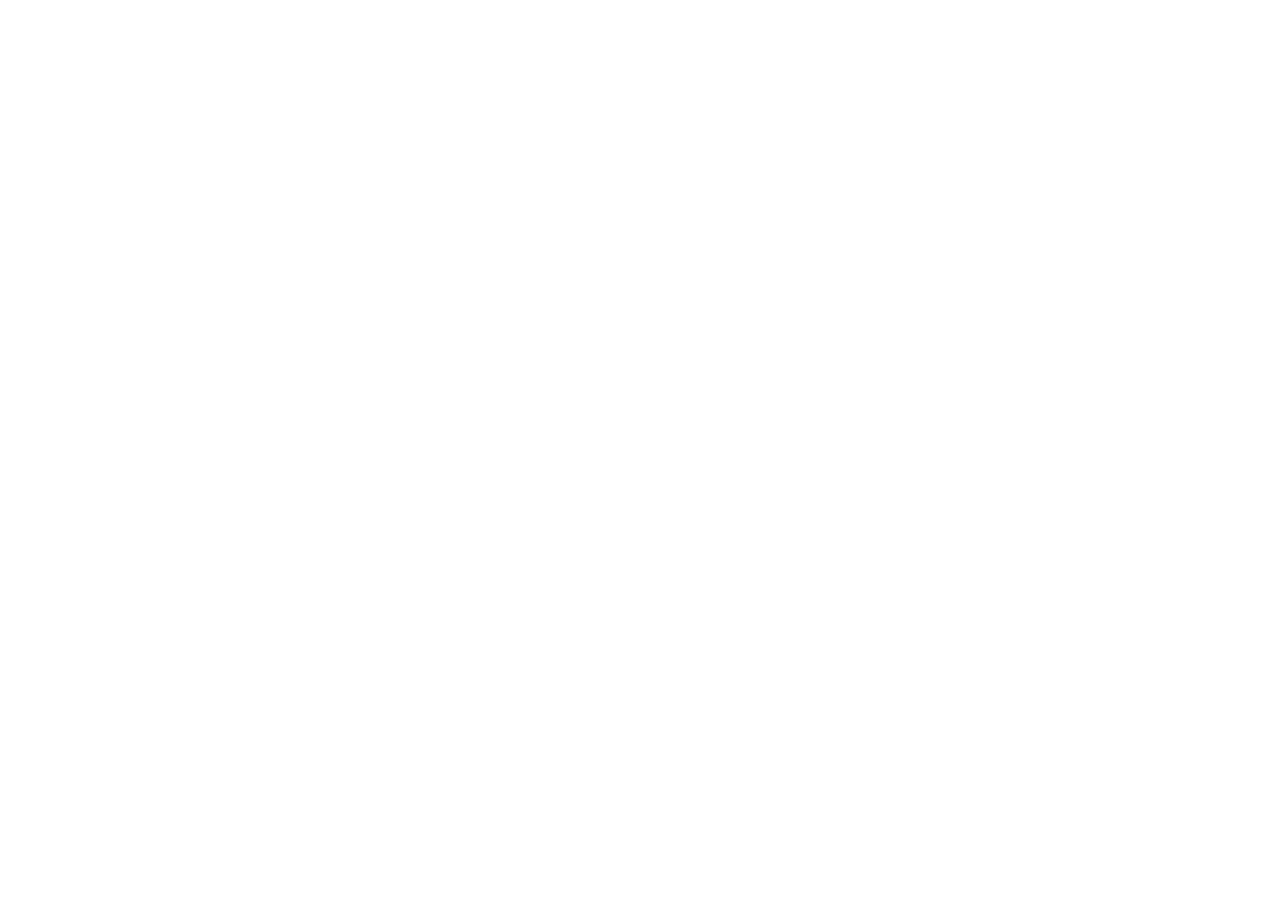
==== index.html @ 085e6a9b "first commit" ====
<html>
  <head>
    <title>Azure website</title>
    <meta name="viewport" content="width=device-width" />
    <link rel="stylesheet" href="styles.css" />
  </head>
  <body>
    <header>
        <nav class="nav-bar">
            <div class="maenu-bar"></div>
            <div class="search-icon">
                
            </div>
            <div class="microsoft-logo">
                <img src="https://img-prod-cms-rt-microsoft-com.akamaized.net/cms/api/am/imageFileData/RE1Mu3b?ver=5c31" alt="">
            </div>
        </nav>
    </header>
    <main>
      <section class="azure-logo-button-hidden"></section>
      <section class="banner"></section>
      <section class="limitless-innovation-350px"></section>
      <section class="sticky-nav"></section>
      <section class="featured-news"></section>
      <section class="solutions"></section>
      <section class="products-and-services"></section>
      <section class="gartner"></section>
      <section class="resourse-by-role-model"></section>
      <section class="global-infrastructure"></section>
      <section class="customer-stories"></section>
      <section class="take-the-next-step"></section>
      <section class="get-mobile-app"></section>
    </main>
    <footer></footer>
  </body>
</html>
---- styles.css ----
@font-face {
    font-family: font1;
    src: url(https://www.microsoft.com/mwf/_h/v3.54/mwf.app/fonts/mwfmdl2-v3.54.woff);
}
@font-face {
    font-family: font2;
    src: url(https://c.s-microsoft.com/static/fonts/segoe-ui/west-european/normal/latest.woff2);
}
@font-face {
    font-family: font3;
    src: url(https://c.s-microsoft.com/static/fonts/segoe-ui/west-european/Semibold/latest.woff2);
}
@font-face {
    font-family: font4;
    src: url(https://azure.microsoft.com/etc.clientlibs/onecloud/clientlibs/clientlib-mwf-new/resources/fonts/MWFFluentIcons.woff2);
}

body,html{
    margin: 0;
    padding: 0;
    box-sizing: border-box;
}
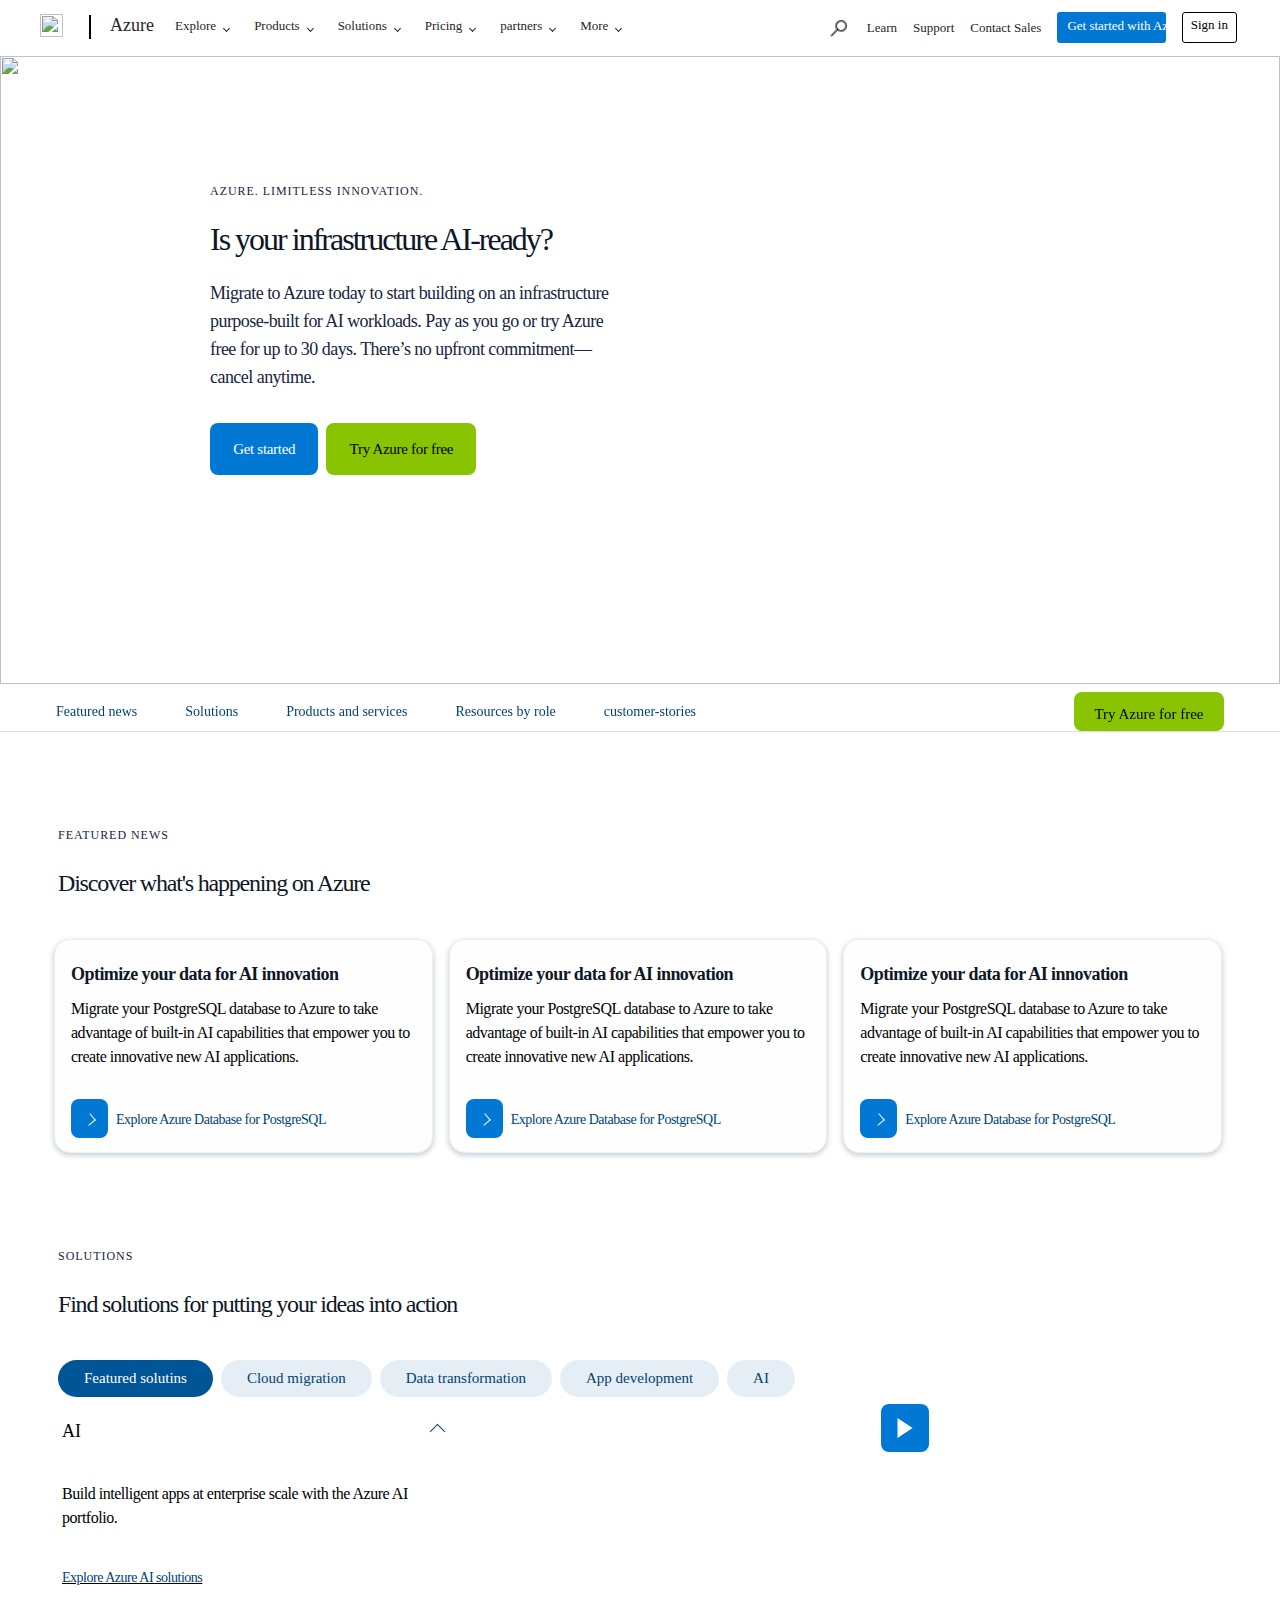
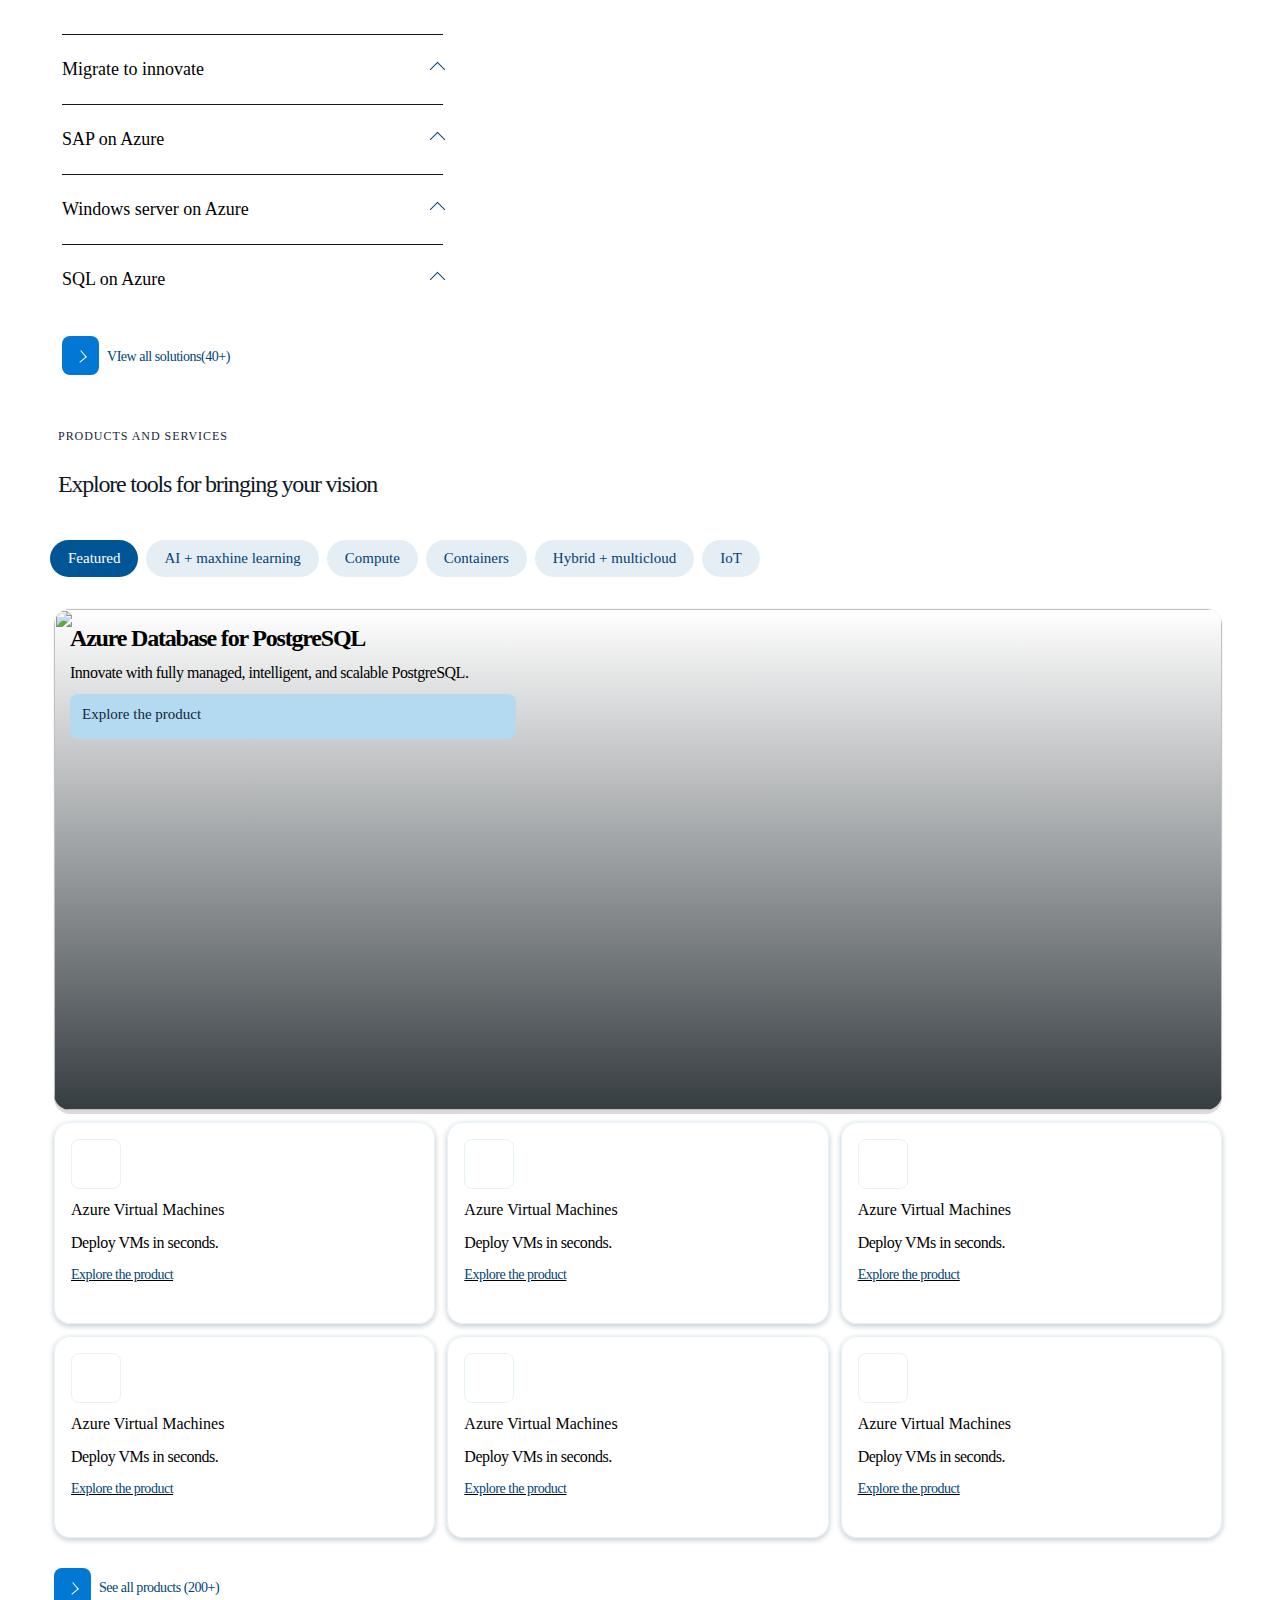
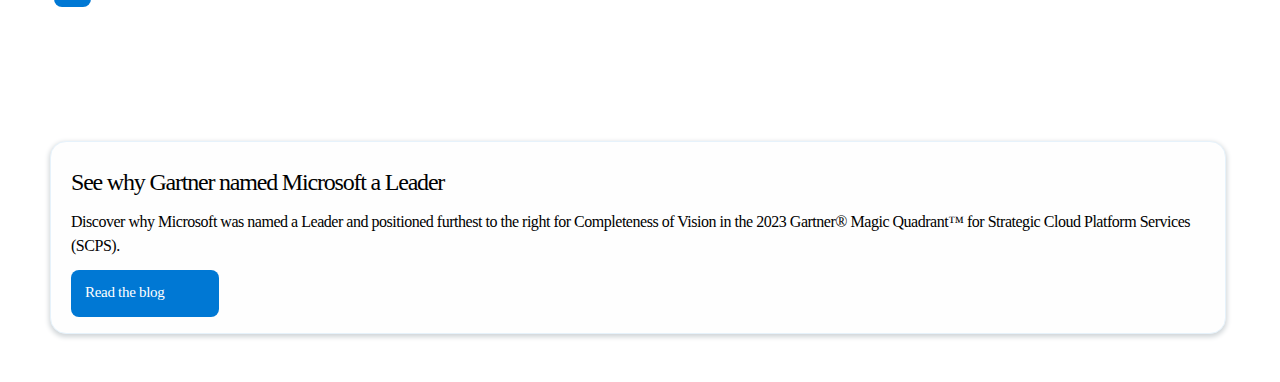
==== commit 13d1c1aa: "jul-22" ====
--- a/index.html
+++ b/index.html
@@ -2,35 +2,666 @@
   <head>
     <title>Azure website</title>
     <meta name="viewport" content="width=device-width" />
-    <link rel="stylesheet" href="styles.css" />
+    <!-- <link rel="stylesheet" href="styles.css" />
+    <link rel="stylesheet" href="styles-550px.css" />
+    <link rel="stylesheet" href="styles-860px.css" /> -->
+    <link rel="stylesheet" href="styles-for-nav-bar.css" />
+    <link rel="stylesheet" href="fonts.css" />
+    <link rel="stylesheet" href="style-fore-top-main.css" />
+    <link rel="stylesheet" href="style-for-sticky-nav.css" />
+    <link rel="stylesheet" href="containers.css" />
   </head>
   <body>
     <header>
-        <nav class="nav-bar">
-            <div class="maenu-bar"></div>
-            <div class="search-icon">
-                
-            </div>
-            <div class="microsoft-logo">
-                <img src="https://img-prod-cms-rt-microsoft-com.akamaized.net/cms/api/am/imageFileData/RE1Mu3b?ver=5c31" alt="">
-            </div>
-        </nav>
+      <nav class="nav-bar">
+        <div class="menu-bar">
+          <div class="menu-line"></div>
+          <div class="menu-line"></div>
+          <div class="menu-line"></div>
+        </div>
+        <div class="search-icon"></div>
+        <div class="microsoft-logo">
+          <img
+            src="https://img-prod-cms-rt-microsoft-com.akamaized.net/cms/api/am/imageFileData/RE1Mu3b?ver=5c31"
+            alt=""
+          />
+        </div>
+      </nav>
+      <nav class="nav-bar-860">
+        <div class="microsoft-logo">
+          <img
+            src="https://img-prod-cms-rt-microsoft-com.akamaized.net/cms/api/am/imageFileData/RE1Mu3b?ver=5c31"
+            alt=""
+          />
+        </div>
+        <div class="azure-title">
+          <span>Azure</span>
+        </div>
+        <ul class="navbar-first-links">
+          <li>Explore</li>
+          <li id="hidden-1080 products">Products</li>
+          <li id="hidden-1080">Solutions</li>
+          <li id="hidden-1080">Pricing</li>
+          <li id="hidden-1080">partners</li>
+          <li id="hidden-860">Resources</li>
+          <li id="visible-860">More</li>
+        </ul>
+        <div class="nav-bar-flex-for-search-to-sign-in">
+          <div class="search-icon">
+            <span id="hidden-860">Search</span>
+            <img src="assets/search-1.png" />
+          </div>
+          <ul class="nav-bar-2nd-link">
+            <li>Learn</li>
+            <li>Support</li>
+            <li>Contact Sales</li>
+            <li>
+              <button class="get-started">Get started with Azure</button>
+            </li>
+            <li>
+              <button class="signin-button-white">Sign in</button>
+            </li>
+          </ul>
+        </div>
+      </nav>
     </header>
     <main>
-      <section class="azure-logo-button-hidden"></section>
-      <section class="banner"></section>
-      <section class="limitless-innovation-350px"></section>
-      <section class="sticky-nav"></section>
-      <section class="featured-news"></section>
-      <section class="solutions"></section>
-      <section class="products-and-services"></section>
-      <section class="gartner"></section>
-      <section class="resourse-by-role-model"></section>
-      <section class="global-infrastructure"></section>
-      <section class="customer-stories"></section>
-      <section class="take-the-next-step"></section>
-      <section class="get-mobile-app"></section>
+      <section class="azure-logo-button-hidden">
+        <span>Azure</span>
+        <img
+          src="assets/down-arrow-azure-logo-hidden.png"
+          alt=""
+          style="width: 18px; height: 19px"
+        />
+      </section>
+      <section class="main-top">
+        <section class="banner">
+          <img
+            src="https://cdn-dynmedia-1.microsoft.com/is/image/microsoftcorp/Desktop-hero-BG?resMode=sharp2&op_usm=1.5,0.65,15,0&wid=3200&hei=1264&qlt=100&fit=constrain"
+            id="min-width-860"
+            alt=""
+          />
+          <img
+            src="https://cdn-dynmedia-1.microsoft.com/is/image/microsoftcorp/Mobile-hero-bg?resMode=sharp2&op_usm=1.5,0.65,15,0&wid=720&hei=405&qlt=100&fit=constrain"
+            id="min-width-540"
+            alt=""
+          />
+          <img
+            src="https://cdn-dynmedia-1.microsoft.com/is/image/microsoftcorp/Mobile-hero-bg?resMode=sharp2&op_usm=1.5,0.65,15,0&wid=720&hei=405&qlt=100&fit=constrain"
+            alt=""
+            id="img1"
+          />
+        </section>
+        <section class="limitless-innovation-350px">
+          <div class="row">
+            <div class="column">
+              <div class="container">
+                <div class="limitless-innovation-content">
+                  <div class="limitless-innovation-div">
+                    <div class="limitless-innovation-div-2">
+                      <div class="title" id="limitless-innovation">
+                        AZURE. LIMITLESS INNOVATION.
+                      </div>
+                      <div class="main-head" id="is-your-infrastructure">
+                        Is your infrastructure AI-ready?
+                      </div>
+                      <div
+                        class="paragraph"
+                        id="limitless-innovation-paragraph"
+                      >
+                        Migrate to Azure today to start building on an
+                        infrastructure purpose-built for AI workloads. Pay as
+                        you go or try Azure free for up to 30 days. There’s no
+                        upfront commitment—cancel anytime.
+                      </div>
+                      <div
+                        class="button-flex"
+                        id="limitless-innovation-button-flex"
+                      >
+                        <button class="get-started" id="innovatio-button-blue">
+                          <span>Get started</span>
+                        </button>
+                        <button class="try-azure" id="innovatio-button-green">
+                          <span>Try Azure for free</span>
+                        </button>
+                      </div>
+                      <div class="spacer-height-2rem"></div>
+                    </div>
+                  </div>
+                </div>
+
+                <div class="empty-div-50"></div>
+              </div>
+            </div>
+          </div>
+        </section>
+      </section>
+      <section class="body-bart">
+        <section class="sticky-nav-350px">
+          <!-- <ul class="sticky-nav-list">
+            <li>Featured news</li>
+            <li>Solutions</li>
+            <li>Products and services</li>
+            <li>Resources by role</li>
+            <li>customer-stories</li>
+          </ul> -->
+          <div class="dropdown-nav">
+            <span>Featured news</span>
+          </div>
+          <button class="try-azure" id="sticky-nav-button">
+            <span>Try Azure for free</span>
+          </button>
+        </section>
+
+        <section class="sticky-nav-860">
+          <ul class="sticky-nav-list">
+            <li class="selected">Featured news</li>
+            <li>Solutions</li>
+            <li>Products and services</li>
+            <li>Resources by role</li>
+            <li>customer-stories</li>
+          </ul>
+
+          <button class="try-azure" id="sticky-nav-button">
+            Try Azure for free
+          </button>
+        </section>
+        <div class="section-container">
+          <section class="featured-news">
+            <div class="container-padding-12px">
+              <div class="container-head-row">
+                <div class="container-head-column">
+                  <div class="container-head-layout">
+                    <div class="title">FEATURED NEWS</div>
+                    <div class="main-head">
+                      Discover what's happening on Azure
+                    </div>
+                  </div>
+                </div>
+              </div>
+              <div class="container-cards-margin">
+                <div class="container-cards-grid">
+                  <div class="container-card">
+                    <div class="containerr-image-featured">
+                      <div class="feautured-img-flex">
+                        <img
+                          src="https://cdn-dynmedia-1.microsoft.com/is/image/microsoftcorp/Desktop-FeaturedNews-Card1@4x?resMode=sharp2&op_usm=1.5,0.65,15,0&wid=832&hei=357&qlt=100&fmt=png-alpha&fit=constrain"
+                          alt=""
+                        />
+                      </div>
+                    </div>
+                    <div class="container-content">
+                      <div class="container-content-flex">
+                        <div class="container-content-head">
+                          <h3>Optimize your data for AI innovation</h3>
+                        </div>
+                        <div class="container-paragraph paragraph">
+                          Migrate your PostgreSQL database to Azure to take
+                          advantage of built-in AI capabilities that empower you
+                          to create innovative new AI applications.
+                        </div>
+                      </div>
+                      <div class="button-link-flex">
+                        <div class="container-button">
+                          <span></span>
+                        </div>
+                        <span>Explore Azure Database for PostgreSQL</span>
+                      </div>
+                    </div>
+                  </div>
+                  <div class="container-card">
+                    <div class="containerr-image-featured">
+                      <div class="feautured-img-flex">
+                        <img
+                          src="https://cdn-dynmedia-1.microsoft.com/is/image/microsoftcorp/Desktop-FeaturedNews-Card1@4x?resMode=sharp2&op_usm=1.5,0.65,15,0&wid=832&hei=357&qlt=100&fmt=png-alpha&fit=constrain"
+                          alt=""
+                        />
+                      </div>
+                    </div>
+                    <div class="container-content">
+                      <div class="container-content-flex">
+                        <div class="container-content-head">
+                          <h3>Optimize your data for AI innovation</h3>
+                        </div>
+                        <div class="container-paragraph paragraph">
+                          Migrate your PostgreSQL database to Azure to take
+                          advantage of built-in AI capabilities that empower you
+                          to create innovative new AI applications.
+                        </div>
+                      </div>
+                      <div class="button-link-flex">
+                        <div class="container-button">
+                          <span></span>
+                        </div>
+                        <span>Explore Azure Database for PostgreSQL</span>
+                      </div>
+                    </div>
+                  </div>
+                  <div class="container-card">
+                    <div class="containerr-image-featured">
+                      <div class="feautured-img-flex">
+                        <img
+                          src="https://cdn-dynmedia-1.microsoft.com/is/image/microsoftcorp/Desktop-FeaturedNews-Card1@4x?resMode=sharp2&op_usm=1.5,0.65,15,0&wid=832&hei=357&qlt=100&fmt=png-alpha&fit=constrain"
+                          alt=""
+                        />
+                      </div>
+                    </div>
+                    <div class="container-content">
+                      <div class="container-content-flex">
+                        <div class="container-content-head">
+                          <h3>Optimize your data for AI innovation</h3>
+                        </div>
+                        <div class="container-paragraph paragraph">
+                          Migrate your PostgreSQL database to Azure to take
+                          advantage of built-in AI capabilities that empower you
+                          to create innovative new AI applications.
+                        </div>
+                      </div>
+                      <div class="button-link-flex">
+                        <div class="container-button">
+                          <span></span>
+                        </div>
+                        <span>Explore Azure Database for PostgreSQL</span>
+                      </div>
+                    </div>
+                  </div>
+                  <!-- <div class="container-card"></div>
+
+                    <div class="container-card"></div> -->
+                </div>
+              </div>
+            </div>
+          </section>
+          <section class="solutions">
+            <div class="container-padding-12px">
+              <div class="container-head-row">
+                <div class="container-head-column">
+                  <div class="container-head-layout">
+                    <div class="title">SOLUTIONS</div>
+
+                    <div class="main-head">
+                      Find solutions for putting your ideas into action
+                    </div>
+                  </div>
+                </div>
+                <div class="container-head-column">
+                  <div class="main-head-empty-div"></div>
+                </div>
+              </div>
+              <div class="container-cards-margin">
+                <div class="container-cards-col">
+                  <div class="scroll">
+                    <button class="scroll-button" id="selected">
+                      <span>Featured solutins</span>
+                    </button>
+                    <button class="scroll-button">
+                      <span>Cloud migration</span>
+                    </button>
+                    <button class="scroll-button">
+                      <span>Data transformation</span>
+                    </button>
+                    <button class="scroll-button">
+                      <span>App development</span>
+                    </button>
+                    <button class="scroll-button">
+                      <span>AI</span>
+                    </button>
+                  </div>
+                  <div class="solutions-scroll-list">
+                    <hr />
+                    <div class="scroll-flex">
+                      <div class="image-container" id="visible-860px-li">
+                        <div class="container-image-play-btn">
+                         <div class="sol-image-last-flex">
+                          <div class="container-image-sol">
+                            <img src="https://cdn-dynmedia-1.microsoft.com/is/image/microsoftcorp/Azure-Solutions-Video_tbmnl_en-us?scl=1" alt="">
+                           </div>
+                           <div class="container-play-button-sol">
+                             <img src="assets/side-arrow-full-white.png" alt="">
+                           </div>
+                         </div>
+                        </div>
+                      </div>
+                      <ul class="sol-scroll-ul">
+                        <li id="hidden-860-li">
+                          <div class="sol-scroll-ul-head">
+                            AI
+                            <span></span>
+                          </div>
+                          <div class="sol-scroll-body">
+                            <div class="container-paragraph paragraph">
+                              <p>
+                                Build intelligent apps at enterprise scale with
+                                the Azure AI portfolio.
+                              </p>
+                            </div>
+                            <div class="image-container">
+                              <div class="link-text">
+                                <span>Explore Azure AI solutions</span>
+                              </div>
+                              <div class="container-image-play-btn">
+                                <div class="container-image-sol">
+                                  <img
+                                    src="https://cdn-dynmedia-1.microsoft.com/is/image/microsoftcorp/Desktop-Solutions-Tab1-image1?resMode=sharp2&op_usm=1.5,0.65,15,0&wid=1312&hei=984&qlt=100&fmt=png-alpha&fit=crop"
+                                    alt=""
+                                  />
+                                </div>
+                                <div class="container-play-button-sol">
+                                  <span></span>
+                                </div>
+                              </div>
+                            </div>
+                          </div>
+                        </li>
+                        <li id="visible-860px-li">
+                          <div class="sol-scroll-ul-head">
+                            AI
+                            <span></span>
+                          </div>
+                          <div class="sol-scroll-body">
+                            <div class="container-paragraph paragraph">
+                              <p>
+                                Build intelligent apps at enterprise scale with
+                                the Azure AI portfolio.
+                              </p>
+                            </div>
+                            <div class="link-text">
+                              <span>Explore Azure AI solutions</span>
+                            </div>
+                          </div>
+                        </li>
+                        <li class="list-padding-sol">
+                          <div class="sol-scroll-ul-head">
+                            Migrate to innovate
+                            <span></span>
+                            <!-- <img src="https://azure-website-clone.tiiny.site/assets/icons/down-arrow.png" alt=""> -->
+                          </div>
+                        </li>
+                        <li class="list-padding-sol">
+                          <div class="sol-scroll-ul-head">
+                            SAP on Azure
+                            <span></span>
+                            <!-- <img src="https://azure-website-clone.tiiny.site/assets/icons/down-arrow.png" alt=""> -->
+                          </div>
+                        </li>
+                        <li class="list-padding-sol">
+                          <div class="sol-scroll-ul-head last">
+                            Windows server on Azure
+                            <span></span>
+                            <!-- <img src="https://azure-website-clone.tiiny.site/assets/icons/down-arrow.png" alt=""> -->
+                          </div>
+                        </li>
+                        <li class="list-padding-sol">
+                          <div class="sol-scroll-ul-head last">
+                            SQL on Azure
+                            <span></span>
+                            <!-- <img src="https://azure-website-clone.tiiny.site/assets/icons/down-arrow.png" alt=""> -->
+                          </div>
+                        </li>
+                      </ul>
+                     
+                    </div>
+                    <div class="button-link-flex">
+                      <div class="container-button">
+                        <span></span>
+                      </div>
+                      <span>VIew all solutions(40+)</span>
+                    </div>
+                  </div>
+                </div>
+              </div>
+            </div>
+          </section>
+          <section class="products-and-services">
+            <div class="container-padding-12px">
+              <div class="container-head-row">
+                <div class="container-head-column">
+                  <div class="container-head-layout">
+                    <div class="title">PRODUCTS AND SERVICES</div>
+                    <div class="main-head">
+                      Explore tools for bringing your vision
+                    </div>
+                  </div>
+                </div>
+              </div>
+              <div class="container-cards-margin">
+                <div class="scroll">
+                  <button class="scroll-button" id="selected">
+                    <span>Featured</span>
+                  </button>
+                  <button class="scroll-button">
+                    <span>AI + maxhine learning</span>
+                  </button>
+                  <button class="scroll-button">
+                    <span>Compute</span>
+                  </button>
+                  <button class="scroll-button">
+                    <span>Containers</span>
+                  </button>
+                  <button class="scroll-button">
+                    <span>Hybrid + multicloud</span>
+                  </button>
+                  <button class="scroll-button">
+                    <span>IoT</span>
+                  </button>
+                </div>
+                <div class="pr-ser-body">
+                  <div class="pr-ser-body-padding">
+                    <div class="pr-ser-body-flex">
+                      <div class="image-container">
+                        <div class="image-container-grid">
+                          <div class="image-area">
+                            <img
+                              src="https://cdn-dynmedia-1.microsoft.com/is/image/microsoftcorp/product-0-1?resMode=sharp2&op_usm=1.5,0.65,15,0&wid=320&hei=560&qlt=100&fmt=png-alpha&fit=constrain"
+                              alt=""
+                            />
+                          </div>
+                          <div class="image-container-content">
+                            <div class="image-container-contenx-flex">
+                              <div class="image-container-contenx-head">
+                                <h3>Azure Database for PostgreSQL</h3>
+                              </div>
+                              <div
+                                class="image-container-content-paragraph paragraph"
+                              >
+                                Innovate with fully managed, intelligent, and
+                                scalable PostgreSQL.
+                              </div>
+                              <div class="image-container-content-button">
+                                <span>Explore the product</span>
+                              </div>
+                            </div>
+                          </div>
+                        </div>
+                      </div>
+                      <div class="cards">
+                        <div class="cards-grid">
+                          <div class="card">
+                            <div class="card-padding">
+                              <div class="card-flex">
+                                <div class="card-image">
+                                  <img
+                                    src="https://cdn-dynmedia-1.microsoft.com/is/content/microsoftcorp/Product-1-1?resMode=sharp2&op_usm=1.5,0.65,15,0&qlt=100&fmt=png-alpha&fit=constrain"
+                                    alt=""
+                                  />
+                                </div>
+                                <div class="card-cotent-flex">
+                                  <div class="card-content-head">
+                                    Azure Virtual Machines
+                                  </div>
+                                  <div class="container-paragraph paragraph">
+                                    Deploy VMs in seconds.
+                                  </div>
+                                  <div class="link-text">
+                                    <span> Explore the product</span>
+                                  </div>
+                                </div>
+                              </div>
+                            </div>
+                          </div>
+                          <div class="card">
+                            <div class="card-padding">
+                              <div class="card-flex">
+                                <div class="card-image">
+                                  <img
+                                    src="https://cdn-dynmedia-1.microsoft.com/is/content/microsoftcorp/Product-1-1?resMode=sharp2&op_usm=1.5,0.65,15,0&qlt=100&fmt=png-alpha&fit=constrain"
+                                    alt=""
+                                  />
+                                </div>
+                                <div class="card-cotent-flex">
+                                  <div class="card-content-head">
+                                    Azure Virtual Machines
+                                  </div>
+                                  <div class="container-paragraph paragraph">
+                                    Deploy VMs in seconds.
+                                  </div>
+                                  <div class="link-text">
+                                    <span> Explore the product</span>
+                                  </div>
+                                </div>
+                              </div>
+                            </div>
+                          </div>
+                          <div class="card">
+                            <div class="card-padding">
+                              <div class="card-flex">
+                                <div class="card-image">
+                                  <img
+                                    src="https://cdn-dynmedia-1.microsoft.com/is/content/microsoftcorp/Product-1-1?resMode=sharp2&op_usm=1.5,0.65,15,0&qlt=100&fmt=png-alpha&fit=constrain"
+                                    alt=""
+                                  />
+                                </div>
+                                <div class="card-cotent-flex">
+                                  <div class="card-content-head">
+                                    Azure Virtual Machines
+                                  </div>
+                                  <div class="container-paragraph paragraph">
+                                    Deploy VMs in seconds.
+                                  </div>
+                                  <div class="link-text">
+                                    <span> Explore the product</span>
+                                  </div>
+                                </div>
+                              </div>
+                            </div>
+                          </div>
+                          <div class="card">
+                            <div class="card-padding">
+                              <div class="card-flex">
+                                <div class="card-image">
+                                  <img
+                                    src="https://cdn-dynmedia-1.microsoft.com/is/content/microsoftcorp/Product-1-1?resMode=sharp2&op_usm=1.5,0.65,15,0&qlt=100&fmt=png-alpha&fit=constrain"
+                                    alt=""
+                                  />
+                                </div>
+                                <div class="card-cotent-flex">
+                                  <div class="card-content-head">
+                                    Azure Virtual Machines
+                                  </div>
+                                  <div class="container-paragraph paragraph">
+                                    Deploy VMs in seconds.
+                                  </div>
+                                  <div class="link-text">
+                                    <span> Explore the product</span>
+                                  </div>
+                                </div>
+                              </div>
+                            </div>
+                          </div>
+                          <div class="card">
+                            <div class="card-padding">
+                              <div class="card-flex">
+                                <div class="card-image">
+                                  <img
+                                    src="https://cdn-dynmedia-1.microsoft.com/is/content/microsoftcorp/Product-1-1?resMode=sharp2&op_usm=1.5,0.65,15,0&qlt=100&fmt=png-alpha&fit=constrain"
+                                    alt=""
+                                  />
+                                </div>
+                                <div class="card-cotent-flex">
+                                  <div class="card-content-head">
+                                    Azure Virtual Machines
+                                  </div>
+                                  <div class="container-paragraph paragraph">
+                                    Deploy VMs in seconds.
+                                  </div>
+                                  <div class="link-text">
+                                    <span> Explore the product</span>
+                                  </div>
+                                </div>
+                              </div>
+                            </div>
+                          </div>
+                          <div class="card">
+                            <div class="card-padding">
+                              <div class="card-flex">
+                                <div class="card-image">
+                                  <img
+                                    src="https://cdn-dynmedia-1.microsoft.com/is/content/microsoftcorp/Product-1-1?resMode=sharp2&op_usm=1.5,0.65,15,0&qlt=100&fmt=png-alpha&fit=constrain"
+                                    alt=""
+                                  />
+                                </div>
+                                <div class="card-cotent-flex">
+                                  <div class="card-content-head">
+                                    Azure Virtual Machines
+                                  </div>
+                                  <div class="container-paragraph paragraph">
+                                    Deploy VMs in seconds.
+                                  </div>
+                                  <div class="link-text">
+                                    <span> Explore the product</span>
+                                  </div>
+                                </div>
+                              </div>
+                            </div>
+                          </div>
+                        </div>
+                        <div class="button-link-flex">
+                          <div class="container-button">
+                            <span></span>
+                          </div>
+                          <span>See all products (200+)</span>
+                        </div>
+                      </div>
+                    </div>
+                  </div>
+                </div>
+              </div>
+            </div>
+          </section>
+          <section class="gartner">
+            <div class="container-padding-12px">
+              <div class="container-cards-margin">
+                <div class="gartner-flex">
+                  <div class="gartner-image-container">
+                    <img
+                      src="https://cdn-dynmedia-1.microsoft.com/is/image/microsoftcorp/gartner-accouncement-1_newimage?resMode=sharp2&op_usm=1.5,0.65,15,0&wid=656&hei=492&qlt=100&fmt=png-alpha&fit=constrain"
+                      alt=""
+                    />
+                  </div>
+                  <div class="gartner-content">
+                    <div class="gartner-content-flex">
+                      <div class="gartner-content-head">
+                        See why Gartner named Microsoft a Leader
+                      </div>
+                      <div class="container-body-flex">
+                        <div class="container-paragraph paragraph">
+                          Discover why Microsoft was named a Leader and
+                          positioned furthest to the right for Completeness of
+                          Vision in the 2023 Gartner® Magic Quadrant™ for
+                          Strategic Cloud Platform Services (SCPS).
+                        </div>
+                        <div class="gartner-button">
+                          <span>Read the blog</span>
+                        </div>
+                      </div>
+                    </div>
+                  </div>
+                </div>
+              </div>
+            </div>
+          </section>
+        </div>
+      </section>
     </main>
-    <footer></footer>
   </body>
 </html>
--- a/styles.css
+++ b/styles.css
@@ -19,4 +19,119 @@
     margin: 0;
     padding: 0;
     box-sizing: border-box;
+    width: 100%;
+    height: 1000px;
+}
+/* --------------------------------------header------------------------------ */
+/* menu bar creation */
+.menu-line{
+    width: 20px;
+    height: 1px;
+    background-color: black;
+    margin: 4px 20px;
+}
+/* sizing-the logo */
+.microsoft-logo img{
+    height: 23px;
+}
+.nav-bar{
+    display: flex;
+    align-items: center;
+    height: 54px;
+    border-bottom: 1px solid #ddd;
+}
+.search-icon{
+    flex:1;
+}
+.microsoft-logo{
+ position: absolute; 
+ display: flex;
+ justify-content: center;
+ left: 0;
+ right: 2px;
+ top: 0;
+ height: 46px;
+ align-items: center;
+}
+/* -----------------------main-top------------------------------------ */
+/* individual styling */
+.azure-logo-button-hidden{
+    display: flex;
+    height: 32px;
+    align-items: center;
+    padding: 0 16px;
+    gap: 9px;
+}
+.azure-logo-button-hidden span{
+    font-family: font3;
+    font-size: 15px;
+    margin: opx 1px;
+    align-items: center;
+}
+.azure-logo-button-hidden img{
+   margin-top: 5px;
+}
+.banner img{
+  object-fit: cover;
+    width: 100%;  
+}
+.title{
+    color: #17253d;
+    font-size: 12px;
+    font-family: font3;
+    margin-bottom:   0.75rem;
+    letter-spacing: 0.96px;
+    font-weight: 400;
+}
+.main-head{
+    font-size: 32px;
+    font-family: font2;
+    color: #0e1726;
+    font-weight: 400;
+    letter-spacing: -1.6px;
+}
+.paragraph{
+    font-size: 18px;
+    font-family: font2;
+    color: #17253d;
+    margin-top: 16px;
+    padding-right: 16px;
+    letter-spacing: -0.54px;
+    line-height: 28px;
+}
+.button-flex{
+    display: flex;
+    flex-direction: column;
+    gap: 0.5rem;
+    margin-top: 1.5rem;
+}
+.get-started{
+    background: #0078d4;
+    color: #fff;
+}
+.try-azure{
+    background: #89c402;
+    color: #000;
+}
+.button-flex button{
+    border: none;
+    border-radius: 0.5rem;
+    padding: 14px;
+    font-family: font3;
+    font-size: 15px;
+    border: 2px solid transparent;
+
+}
+.main-top{
+    padding-bottom: 56px;
+    min-height: 580px;
+    background: #e7f3fa;
+
+}
+.limitless-innovation-350px{
+    padding: 0 16px;
+    margin-top: 2rem;
+}
+.spacer-height-2rem{
+    height: 2rem;
 }--- a/styles-550px.css
+++ b/styles-550px.css
@@ -0,0 +1,29 @@
+@media (min-width:540px){
+    .limitless-innovation-350px{
+        padding: 0 64px;
+       margin-top: 32px;
+    }
+    .main-top{
+    padding-bottom: 56px;
+    min-height: 580px;
+    background: #e7f3fa;
+   
+}
+.button-flex{
+    flex-direction: row;
+    gap: 8px;
+}
+.title{
+    margin-bottom: 12px;
+}
+.button-flex button{
+    padding: 12px;
+    letter-spacing: -0.3px;
+    height: 52px;
+
+}
+.get-started{
+    width: 100.38px;
+    white-space: nowrap;
+}
+}--- a/styles-860px.css
+++ b/styles-860px.css
@@ -0,0 +1,49 @@
+@media(min-width:860px){
+    .nav-bar{
+        display: none;
+    }
+    .azure-logo-button-hidden{
+        display: none;
+    }
+    .main-top{
+        background-color: transparent;
+    }
+    .nav-bar-860{
+        display: flex;
+        align-items: center;
+        height: 54px;
+        border-bottom: 1px solid #ddd;
+    }
+    .banner{
+        position: relative;
+    }
+    .limitless-innovation-350px{
+        position: absolute;
+        left: 0;
+        right: 0;
+        top: 20%;
+        display: flex;
+        align-items: center;
+        margin: 0;
+        padding: 0;
+     
+    }
+    #img1{
+        display: none;
+    }
+    .banner img{
+        object-position: center center;
+
+    }
+  
+    
+    .microsoft-logo{
+     position: static; 
+    }
+    .navbar-first-links{
+        display: flex;
+        list-style-type: none;
+        gap: 10px;
+        font-family: font2;
+    }
+}--- a/styles-for-nav-bar.css
+++ b/styles-for-nav-bar.css
@@ -0,0 +1,266 @@
+.menu-line {
+  width: 20px;
+  height: 1px;
+  background-color: black;
+  margin: 4px 20px;
+}
+/* sizing-the logo */
+.microsoft-logo img {
+  height: 23px;
+}
+.nav-bar-860{
+  display: none;
+}
+.nav-bar {
+  display: flex;
+  align-items: center;
+  height: 53px;
+  border-bottom: 1px solid #ddd;
+}
+.search-icon {
+  flex: 1;
+}
+.microsoft-logo {
+  position: absolute;
+  display: flex;
+  justify-content: center;
+  left: 0;
+  right: 2px;
+  top: 0;
+  height: 46px;
+  align-items: center;
+}
+@media (min-width: 860px) {
+  .nav-bar {
+    display: none;
+  }
+  .azure-logo-button-hidden {
+    display: none;
+  }
+  header {
+    /* padding: 0 24px; */
+   padding: 0 auto;
+  }
+  .nav-bar-860 {
+    display: flex;
+    align-items: center;
+    height: 54px;
+
+
+    max-width: 1600px;
+  }
+  .microsoft-logo {
+    position: static;
+  }
+  .microsoft-logo img {
+    padding-top: 12px;
+    padding-bottom: 16px;
+    padding-right: 19px;
+    padding-left: 10px;
+  }
+  .azure-title::before {
+    content: "";
+    border-left: 2px solid #000;
+    position: absolute;
+    top: 15px;
+    height: 24px;
+    width: 2px;
+    margin-left: 7px;
+  }
+  .azure-title {
+    margin-top: -3px;
+  }
+  .azure-title span {
+    margin-left: 18px;
+    margin-top: 1px;
+    height: 54px;
+    padding-left: 10px;
+    padding-right: 6px;
+    padding-top: 14px;
+    padding-bottom: 16px;
+    width: 63.1719px;
+    color: rgb(38, 38, 38);
+  }
+  .azure-title span {
+    font-size: 18px;
+    font-family: font3;
+    margin-top: -3px;
+  }
+  .navbar-first-links {
+    display: flex;
+    font-family: font2;
+    font-size: 13px;
+    padding-left: 2px;
+    padding-right: 1px;
+    text-wrap: nowrap;
+    
+    width: 541.828px;
+    gap: 12px;
+  }
+  /* .navbar-first-links li{
+    border-bottom: solid 1px transparent;
+    color: rgb(38,38,38);
+    font-size: 13px;
+    margin-top: -1px;
+    padding-bottom: 10px;
+    padding-left: 13px;
+    padding-right: 12px;
+    padding-top: 12px;
+    white-space: collapse;
+    word-break: break-word;
+   
+  }
+  .navbar-first-links li::after {
+    content: '▼';
+    padding-top: 7px;
+    width: 8px;
+    height: 15px;
+    transform: translateY(-50%);
+} */
+.navbar-first-links li {
+    border-bottom: solid 1px transparent;
+    color: rgb(38, 38, 38);
+    font-size: 13px;
+    margin-top: -1px;
+    padding-bottom: 10px;
+    padding-left: 13px;
+    padding-right: 13px;
+    padding-top: 10px;
+    white-space: nowrap;
+    word-break: break-word;
+    position: relative; 
+    
+}
+
+.navbar-first-links li::after {
+    content: '';
+    position: absolute;
+    right: 0px;
+    margin-left: 60px;
+    top: 50%;
+    transform: translateY(-50%);
+    border: solid rgb(38, 38, 38);
+    border-width: 0 .5px .5px 0;
+    display: inline-block;
+    padding: 2px;
+    transform: rotate(45deg);
+    /* width: 15px; */
+    /* height: 15px; */
+}
+.nav-bar-flex-for-search-to-sign-in{
+    width: 48px;
+}
+.search-icon{
+    height: 12px;
+  
+    display: flex;
+    align-items: center;
+    justify-content: center;
+}
+.search-icon img{
+    height: 20px;
+    width: 20px;
+    /* margin-left: 8px;
+    margin-top: -2px; */
+}
+  #hidden-860 {
+    display: none;
+  }
+  .nav-bar-2nd-link {
+    display: none;
+  }
+}
+@media (min-width: 1010px) {
+    .navbar-first-links #hidden-860 {
+        display: block;
+      }   
+    #visible-860{
+        display: none;
+    }  
+    .navbar-first-links{
+        width: 679.828px;
+    }
+}
+@media (min-width: 1085px){
+.nav-bar-flex-for-search-to-sign-in{
+    display: flex;
+    align-items: center;
+    flex: 1;
+}
+.nav-bar-2nd-link{
+    display: flex;
+    align-items: center;
+    font-size: 13px;
+    font-family: font2;
+    color: rgb(38, 38, 38);
+margin-right: 5px;
+
+}
+.nav-bar-2nd-link li{
+  margin: 1px 0px 0px;
+  padding: 10px 8px 10px;
+}
+.search-icon{
+  display: flex;
+  margin-top: 3px;
+  margin-right: 11px;
+}
+#hidden-1080{
+  display: none ;
+}
+#hidden-860{
+  display: none !important;
+}
+#visible-860{
+  display: block;
+}
+.navbar-first-links{
+  width: 260.141px;
+}
+.nav-bar-2nd-link button{
+  border-radius: 3px;
+  padding: 14px;
+  font-family: font3;
+  font-size: 15px;
+  border: 2px solid transparent;
+  margin-bottom: 1px;
+  /* margin-left: 8px; */
+  /* margin-right: 8px; */
+  margin-top: 0px;
+  padding: 0 8px;
+  padding-bottom: 10px;
+  padding-top: 4px;
+  height: 31px;
+font-family: font2;
+font-size: 13px;
+}
+.get-started{
+  background: #0078d4;
+  color: #fff;
+
+}
+.signin-button-white{
+  border: 1px solid black !important;
+  background-color: transparent;
+}
+.nav-bar-860{
+  padding: 0 30px;
+  margin-bottom:2px ;
+}
+}
+@media (min-width: 1150px){
+#products{
+  display: flex;
+}
+}
+@media (min-width: 1200px){
+#hidden-1080{
+ display: flex;
+}
+.search-icon{
+  justify-content: flex-end;
+}
+.search-icon #hidden-860{
+display: flex;
+}
+}--- a/fonts.css
+++ b/fonts.css
@@ -0,0 +1,28 @@
+@font-face {
+    font-family: font1;
+    src: url(https://www.microsoft.com/mwf/_h/v3.54/mwf.app/fonts/mwfmdl2-v3.54.woff);
+}
+@font-face {
+    font-family: font2;
+    src: url(https://c.s-microsoft.com/static/fonts/segoe-ui/west-european/normal/latest.woff2);
+}
+@font-face {
+    font-family: font3;
+    src: url(https://c.s-microsoft.com/static/fonts/segoe-ui/west-european/Semibold/latest.woff2);
+}
+@font-face {
+    font-family: font4;
+    src: url(https://azure.microsoft.com/etc.clientlibs/onecloud/clientlibs/clientlib-mwf-new/resources/fonts/MWFFluentIcons.woff2);
+}
+body,html{
+    margin: 0;
+    padding: 0;
+    box-sizing: border-box;
+    width: 100%;
+    height: 1000px;
+}
+ul,h2,li{
+margin: 0;
+padding: 0;
+list-style: none;
+}--- a/style-fore-top-main.css
+++ b/style-fore-top-main.css
@@ -0,0 +1,260 @@
+button{
+    border-color: transparent;
+}
+#min-width-540,
+#min-width-860{
+    display: none;
+}
+.azure-logo-button-hidden{
+    display: flex;
+    height: 33px;
+    align-items: center;
+    padding: 0 16px;
+    gap: 9px;
+}
+.azure-logo-button-hidden span{
+    font-family: font3;
+    font-size: 15px;
+    margin: opx 1px;
+    align-items: center;
+}
+.azure-logo-button-hidden img{
+   margin-top: 5px;
+}
+.banner{
+    width: 100%;
+}
+.banner img{
+  object-fit: cover;
+    width: 100%;  
+}
+ .title{
+    color: #17253d;
+    font-size: 12px;
+    font-family: font3;
+    margin-bottom:   0.75rem;
+    letter-spacing: 0.96px;
+    font-weight: 400;
+}
+
+.main-head{
+   
+    font-family: font2;
+    color: #0e1726;
+    font-weight: 400;
+    letter-spacing: -1.6px;
+    line-height:40px ;
+}
+.limitless-innovation-div-2  .paragraph{
+    font-size: 18px;
+    font-family: font2;
+    color: #17253d;
+    margin-top: 16px;
+    padding-right: 16px;
+    letter-spacing: -0.54px;
+    line-height: 28px;
+}
+.limitless-innovation-div-2  .main-head{
+    font-size: 32px;
+}
+.button-flex{
+    display: flex;
+    flex-direction: column;
+    gap: 0.5rem;
+    margin-top: 1.5rem;
+}
+.get-started{
+    background: #0078d4;
+    color: #fff;
+}
+.try-azure{
+    background: #89c402;
+    color: #000;
+}
+.button-flex button{
+    border: none;
+    border-radius: 0.5rem;
+    padding: 14px;
+    font-family: font3;
+    font-size: 15px;
+    letter-spacing: -0.3;
+    border: 2px solid transparent;
+ 
+
+}
+.button-flex span{
+    padding-bottom: 2px;
+}
+.main-top{
+    padding-bottom: 3.5rem;
+    min-height: 580px;
+    background: #e7f3fa;
+
+}
+.limitless-innovation-350px{
+    padding: 0 16px;
+    margin-top: 33px;
+}
+.spacer-height-2rem{
+    /* height: 2rem; */
+    margin-top: 40px;
+}
+@media (min-width:540px){
+    #min-width-540{
+        display: block;
+        
+    }
+    #img1{
+        display: none;
+    }
+    .limitless-innovation-350px{
+        padding: 0 64px;
+       margin-top: 32px;
+    }
+    .main-top{
+    padding-bottom: 56px;
+    min-height: 580px;
+    background: #e7f3fa;
+   
+}
+.button-flex{
+    flex-direction: row;
+    gap: 8px;
+}
+.title{
+    margin-bottom: 12px;
+}
+.button-flex button{
+    padding: 12px;
+    letter-spacing: -0.3px;
+    height: 52px;
+
+}
+.get-started{
+    width: 100.38px;
+    white-space: nowrap;
+}
+}
+@media(min-width:860px){
+    #min-width-540{
+        display: none;
+        
+    }
+    #min-width-860{
+        display: block;
+    }
+    .azure-logo-button-hidden{
+        display: none;
+    }
+    .main-top{
+        background-color: transparent;
+    }
+    .banner{
+        position: absolute;
+    }
+    /* .limitless-innovation-350px{
+        position: absolute;
+        left: 0;
+        right: 0;
+        top: 18%;
+        display: flex;
+        align-items: center;
+        margin: 0;
+        padding: 0;
+        padding: 0 55px ;
+        max-width: 871px;
+        flex-direction: row;
+        column-gap: 16px;
+    }
+    .banner img{
+        height: 628px;
+    }
+  .limitless-innovation-content{
+    flex-basis :calc(50% - 8px);
+    margin-right: 8px;
+  }
+  .empty-div-50{
+    flex-basis :50%;
+  } */
+  .banner img{
+    height: 628px;
+}
+.limitless-innovation-350px{
+    max-width: 100vw;
+    max-width: 860px;
+    padding: 0 56px;
+    margin:0 auto;
+   position: relative;
+    padding-top: 10%;
+   
+}
+.row{
+    display: flex;
+    flex-wrap: wrap;
+    margin-left: -8px;
+    /* margin: 0 auto; */
+    /* position: absolute; */
+    top: 17%;
+}
+.column{
+    display: flex;
+    flex-direction: column;
+    flex-basis: 0;
+    max-width: 100%;
+    flex-grow: 1;
+    padding:0 8px;
+    position: relative;
+
+}
+.container{
+display: flex;
+min-height: 388px;
+row-gap: 8px;
+
+
+}
+.limitless-innovation-content{
+    /* flex: 0 0 calc(100%-calc(1rem*(2-1))/2); */
+    flex-basis: 49%;
+}
+.limitless-innovation-div{
+    align-items: flex-start;
+    height: 376px;
+    justify-content: flex-start;
+    color: #0e1726;
+}
+.empty-div-50{
+    flex-basis: 50%;
+    display: flex;
+}
+.button-flex{
+    margin-top: 32px;
+    gap: 8px;
+    
+}
+.get-started{
+    padding:10px 16px;
+    width: 108.38px;
+   padding-bottom: 14px;
+}
+
+.try-azure{
+    width: 150.08px;
+}
+
+
+  .main-head{
+    font-size: 40px;
+    line-height: 48px;
+    letter-spacing: -2px;
+
+  }
+  .title{
+    margin-bottom: 16px;
+  }
+  .paragraph{
+    margin-top: 24px;
+    padding-right: 48px;
+    
+  }
+}--- a/style-for-sticky-nav.css
+++ b/style-for-sticky-nav.css
@@ -0,0 +1,90 @@
+body{
+    height: 3000px;
+}
+
+.sticky-nav-350px{
+    position: sticky;
+    display: flex;
+    top: 0;
+    z-index: 1000; 
+    
+  
+}
+.dropdown-nav{
+    flex-grow: 1;
+    display: flex;
+    align-items: center;
+    position: relative;
+     border-bottom: 3px solid rgb(0, 103, 184);
+}
+.dropdown-nav span{
+    letter-spacing: -0.48px;
+    line-height: 20px;
+    color: rgb(0,66,117);
+    font-family: font3;
+   
+    font-size: 12px;
+}
+.dropdown-nav ::after{
+
+        content: '';
+        position: absolute;
+        right: 15;
+        /* left: 110%; */
+        top: 50%;
+        transform: translateY(-50%);
+        border: solid rgb(0,66,117);
+        border-width: 0 .5px .5px 0;
+        display: inline-block;
+        padding: 2px;
+        transform: rotate(45deg);
+       
+}
+.try-azure{
+padding: 12px 18px;
+padding-bottom: 6px;
+border-radius: 8px;
+font-family: font3;
+font-size: 15px;
+}
+.try-azure span{
+font-family: font3;
+font-size: 15px;
+
+}
+.sticky-nav-860{
+    display: none;
+}
+@media (min-width:860px){
+    .sticky-nav-860{
+        display: flex;
+        align-items: center;
+        padding: 0 56px;
+        position: sticky;
+        z-index: 1000;
+        top: 0;
+        border-bottom: 1px solid #ddd;
+    }
+    .sticky-nav-350px{
+        display: none;
+    }
+    .sticky-nav-list{
+        flex: 1;
+        display: flex;
+        column-gap: 48px;
+        align-items: center;
+        flex-wrap: wrap;
+       
+    }
+    .sticky-nav-list li{
+        color: rgb(0,66,117);
+        white-space: nowrap;
+        font-size: 14px;
+        font-family: font3;
+        height: 36px;
+        display: flex;
+        margin-top: 0px;
+        align-items: center;
+    }
+
+}                                                   --- a/containers.css
+++ b/containers.css
@@ -0,0 +1,620 @@
+
+h3{
+    padding: 0;
+    margin: 0;
+}
+.featured-news{
+    padding: 56px 0;
+}
+.container-padding-12px{
+    padding: 0 16px;
+}
+.container-head-row{
+    display: flex;
+    /* padding: 16px; */
+}
+.container-head-column{
+    padding: 0 4px;
+}
+.container-head-layout{
+    display: flex;
+    flex-direction: column;
+    column-gap: 8px;
+}
+.container-cards-margin{
+    margin-left: -4px;
+    margin-top: 32px;
+}
+.container-cards-grid{
+    margin: 0 4px;
+    display: grid;
+    grid-gap: 8px;
+}
+.container-card{
+    display: flex;
+    flex-direction: column;
+    border: 1px solid rgb(230,242,251);
+    border-radius: 16px;
+    box-shadow: 0px 2px 5px 1px rgb(208, 213, 216);
+    background-color:rgb(254, 254, 254) ;
+
+}
+.containerr-image-featured{
+ padding: 0 8px;   
+ padding-top: 8px;
+
+}
+.feautured-img-flex{
+  display: flex;
+
+   max-width: 100%; 
+}
+.feautured-img-flex img{
+    object-fit: cover;
+    height: inherit;
+    border-radius: 8px;
+    max-width: 100%;
+}
+.container-content{
+    display: flex;
+    flex-direction: column;
+    padding: 16px;
+}
+.container-content-flex{
+    display: flex;
+    flex-direction: column;
+    row-gap: 12px;
+
+}
+.container-content-head h3{
+    letter-spacing: -0.54px;
+    font-size: 18px;
+    color:rgb(14,23,38);
+    font-family: font3;
+}
+.container-paragraph{
+    letter-spacing: -0.48px;
+    line-height: 24px;
+    font-size: 16px;
+    margin: 0;
+    padding: 0;
+}
+.button-link-flex{
+    display: flex;
+    justify-content: flex-start;
+    margin-top: 32px;
+    column-gap: 8px;
+    height: 35px;
+    align-items: center;
+
+}
+.button-link-flex span{
+    color: rgb(0,68,117);
+    font-size: 14px;
+    letter-spacing: -0.48;
+    padding-top: 2px;
+    font-family: font3;
+}
+.container-button{
+    display:flex;
+    border-radius: 8px;
+    border: 2px solid transparent;
+    padding: 12px;
+    background-color: rgb(0, 120, 212);
+    /* height: 35px; */
+
+}
+.container-button span{
+    display: flex;
+    align-items: center;
+}
+.container-button ::before{
+    content: '';
+        border: solid #fff;
+        border-width: 0 .5px .5px 0;
+        display: inline-block;
+        padding: 4px;
+        transform: rotate(320deg);
+}
+.main-head{
+    font-size: 24px;
+}
+.solutions.container-cards-margin{
+    margin-top: 24px;
+}
+.scroll{
+ display: flex;
+overflow: scroll;
+scrollbar-width: none;
+}
+.scroll-button{
+   color: rgb(0, 66, 117);
+    border-radius:100px;
+    background-color: rgba(0, 85, 151, 0.1);
+    margin-right: 8px;
+    padding:8px 16px;
+    white-space-collapse: collapse;
+}
+.scroll-button{
+    text-wrap: nowrap;
+    white-space-collapse: collapse;
+    font-size: 15px;
+    font-family: font3;
+}
+ .scroll #selected{
+    color: #fff;
+    background-color: rgb(0,85,151);
+}
+.solutions-scroll-list{
+    padding: 0 4px;
+    margin-top: 24px;
+}
+.sol-scroll-ul{
+    display: flex;
+    flex-direction: column;
+
+}
+hr{
+    display: none;
+}
+.sol-scroll-ul-head{
+    display: flex;
+    align-items: center;
+    padding-bottom: 24px;
+    flex-direction: row;
+    width: 100%;
+    justify-content: space-between;
+}
+.sol-scroll-ul-head{ 
+    font-family: font3;
+    font-size: 18px;
+}
+.sol-scroll-ul-head ::after{
+    content: '';
+    right: 15;
+    top: 50%;
+    transform: translateY(-50%);
+    border: solid rgb(0,66,117);
+    border-width: 0 .5px .5px 0;
+    display: inline-block;
+    padding: 5px;
+    transform: rotate(225deg);
+    justify-self: flex-end;
+}
+.sol-scroll-body{
+    display: flex;
+    flex-direction: column;
+    gap: 24px;
+    padding-bottom: 24px;
+    
+}
+.link-text{
+    margin-bottom: 24px;
+    text-decoration: underline;
+}
+.link-text span{
+    color: rgb(0,66,117);
+    font-size: 14px;
+    letter-spacing: -0.48px;
+    font-family: font3;
+}
+.container-image-play-btn{
+    position: relative;
+    box-sizing: border-box;
+    justify-content: center;
+    align-items: center;
+    display: flex;
+}
+.container-image-sol img{
+    border-radius: 16px;
+    width: 100%;
+    object-fit: cover;
+}
+.container-play-button-sol{
+    padding: 12px;
+    position: absolute;
+    background-color: rgb(0,120,212);
+    border: 2px solid transparent;
+    border-radius: 8px;  
+}
+.container-play-button-sol ::before{
+    content: '';
+    right: 15;
+    /* left: 110%; */
+    top: 50%;
+    transform: translateY(-50%);
+    border: solid rgb(0,66,117);
+    border-width: 0 .5px .5px 0;
+    display: inline-block;
+    padding: 2px;
+    transform: rotate(45deg);
+}
+.list-padding-sol .sol-scroll-ul-head{
+    border-top:1px solid rgb(14,23,38) ;
+    padding:24px 0;
+
+}
+.solutions-scroll-list{
+    display: flex;
+    flex-direction: column;
+    gap: 24px;
+}
+.solutions-scroll-list .button-link-flex{
+    margin: 0;
+}
+.products-and-services{
+    padding: 56px 0;
+}
+.pr-ser-body{
+    padding: 0 4px;
+}
+.pr-ser-body-padding{
+    margin-top: 32px;
+}
+.pr-ser-body-flex{
+    display: flex;
+    flex-direction: column;
+    margin:0 -4px;
+    gap: 12px;
+}
+.image-container{
+    padding: 0 4px;
+  
+    max-width: 100%;
+}
+.image-container-grid{
+    display: grid;
+    box-shadow: rgba(0, 0, 0, 0.12) 0px 0px 2px 0px, rgba(0, 0, 0, 0.14) 0px 4px;
+    background-image: linear-gradient(rgba(4, 13, 18, 0) 0%, rgba(4, 13, 18, 0.8) );
+    border-radius:16px ;
+    position: relative;
+}
+.image-area{
+grid-area: 1/1;
+z-index: 1;
+aspect-ratio: 21/9;
+max-height: 100%;
+max-width: 100%;
+
+}
+
+.image-area img{
+    object-fit: cover;
+    border-radius:16px ;
+    height: 100%;
+    width: 100%;
+    aspect-ratio: 21/9;
+    grid-area: 1/1;
+
+}
+.image-container-content{
+    position: absolute;
+    z-index: 1;  
+    padding: 16px;                                                                                    
+}
+.image-container-contenx-flex{
+    display: flex;
+    flex-direction: column;
+    gap: 12px;
+   
+}
+.image-container-contenx-head h3{
+    font-size: 24px;
+    letter-spacing: -1.2px;
+    font-family: font2;
+
+}
+.image-container-content-paragraph{
+    font-size: 16px;
+    letter-spacing: -0.48px;
+    margin: 0;
+}
+.image-container-content-button{
+    color: rgb(23,37,61);
+    display: flex;
+    align-items: center;
+    border-radius: 8px;
+    border-bottom: 2px solid transparent;
+    padding: 12px;
+background-color: rgb(179,218,240);
+}
+.image-container-content-button span{
+    padding-bottom: 2px;
+    font-size: 15px;
+    text-align: center;
+    font-family: font3;
+}
+.cards{
+    padding:0 4px;
+
+}
+.cards-grid{
+    display: grid;
+    grid-gap: 12px;
+    grid-template-columns: 1fr;
+}
+.card{
+    box-shadow: 0px 2px 5px 1px rgb(208, 213, 216);
+    border: 1px solid rgb(230,242,251);
+    border-radius: 16px;
+}
+.card-padding{
+    padding: 16px;
+}
+.card-flex{
+    display: flex;
+    gap: 12px;
+    flex-direction: column;
+}
+.card-image{
+    border: 1px solid rgb(230,242,251);
+    border-radius: 8px;
+    display: flex;
+   max-width: 48px;
+   height: 48px;
+align-items: center;
+justify-content: center;
+
+}
+.card-image img{
+    object-fit: fill;
+    max-height: 24px;
+    max-width: 24px;
+}
+.card-cotent-flex{
+   display: flex;
+   flex-direction: column;
+   gap: 12px; 
+}
+.card-content-head{
+    font-family: font3;
+    font-size: 16px;
+}
+.gartner{
+    padding: 48px 0;
+}
+.gartner-flex{
+    display: flex;
+    flex-direction: column;
+    padding: 0 4px;
+    border: 1px solid rgb(230,242,251);
+    border-radius: 16px;
+    box-shadow: 0px 2px 5px 1px rgb(208, 213, 216);
+    background-color:rgb(254, 254, 254) ;
+
+}
+.gartner-image-container{
+    padding: 12px;
+    padding-bottom: 0;
+    padding-top: 8px;
+}
+.gartner-image-container img{
+    border-radius: 8px;
+    object-fit: cover;
+    max-width: 100%;
+}
+.gartner-content{
+    display: flex;
+    padding: 16px;
+   
+    flex-direction: column;
+   row-gap: 32px;
+    justify-content: space-around;
+}
+.gartner-content-flex{
+    display: flex;
+    flex-direction: column;
+    gap: 12px;
+    /* justify-content: center;
+    align-items: center; */
+}
+.gartner-content-head{
+    letter-spacing: -1.2px;
+    line-height: 32px;
+    font-size: 24px;
+    font-family: font2;
+}
+.container-body-flex{
+    display: flex;
+    flex-direction: column;
+    gap: 12px;
+
+}
+.gartner-button{
+    display: flex;
+    align-items: center;
+    width: 119.594px;
+    border-radius: 8px;
+    border: 2px solid transparent;
+    color: #fff;
+    padding: 12px;
+    background-color: rgb(0,120,212);
+}
+.gartner-button span{
+    font-size: 15px;
+    letter-spacing: -0.3px;
+    padding-bottom: 2px;
+font-family: font3;
+}
+#visible-860px-li{
+    display:none;
+}
+@media (min-width:550px){
+    .container-padding-12px{
+        padding: 0 64px;
+    }
+}
+@media (min-width:860px){
+    .container-cards-grid{
+        grid-gap: 16px;
+        grid-template-columns: 1fr 1fr 1fr;
+    }
+    .container-padding-12px{
+        padding: 0 54px;
+    }
+  .section-container .main-head{
+    font-size: 24px;
+    letter-spacing: -1.2px;
+
+  }
+  .featured-news{
+    padding: 96px 0;
+}
+
+.solutions .container-head-column{
+   flex-basis: calc(50% - 8px);
+}
+.solutions .main-head-empty-div{
+display: flex;
+}
+.container-cards-col{
+    padding: 0 8px;
+}
+.solutions .scroll-button{
+    padding: 8px 24px;
+}
+#visible-860px-li{
+    display:block;
+}
+#hidden-860-li{
+    display: none;
+}
+.scroll-flex{
+    display:flex;
+    flex-direction: row-reverse;
+}
+.sol-scroll-ul{
+    flex: 1;
+}
+.image-container{
+    flex: 2;
+
+}
+.container-image-play-btn{
+    display: flex;
+    align-items: center;
+    justify-content: end;
+    position: static;
+
+}
+.sol-image-last-flex{
+   display: flex;
+   align-items: center;
+   justify-content: center; 
+   width: 80%;
+}
+.container-image-sol img{
+    width: 100%;
+    object-fit: cover;
+    aspect-ratio: 3/2;
+    border-radius: 16px;
+   
+}
+.container-play-button-sol{
+    position: absolute;
+    padding: 14px;
+    background-color: #0078d4;
+    width: 48px;
+    height: 48px;
+    box-sizing: border-box;
+    border-radius: 8px;
+    display: flex;
+    justify-content: center;
+    align-items: center;
+}
+.container-play-button-sol img{
+    width: 20px;
+    height: 20px;
+}
+
+/* .solutions .scroll-flex{
+    height: 100vh !important;
+    max-height: 492px;
+} */
+/* .solutions.scroll-flex>div:first-child {
+    display: flex;
+    width: 100%;
+}
+.solutions .sol-scroll-ul{
+    overflow-y: auto;
+
+}
+.solutions .sol-scroll-u li{
+    display: flex;
+
+}
+.container-image-sol img{
+   border-radius: 24px;
+   object-fit: fill;
+
+} */
+/* .sol-scroll-ul{
+    display: flex;
+    flex-direction: row;
+} */
+ .cards-grid{
+    grid-template-columns: 1fr 1fr 1fr;
+ }
+
+
+}
+
+
+
+
+
+
+
+
+
+
+
+
+
+
+
+
+
+
+
+
+
+
+
+
+
+
+
+
+
+
+
+
+
+
+
+
+
+
+
+
+
+
+
+
+
+
+
+
+
+
+
+
+
+
+
+
+
+
+
+     
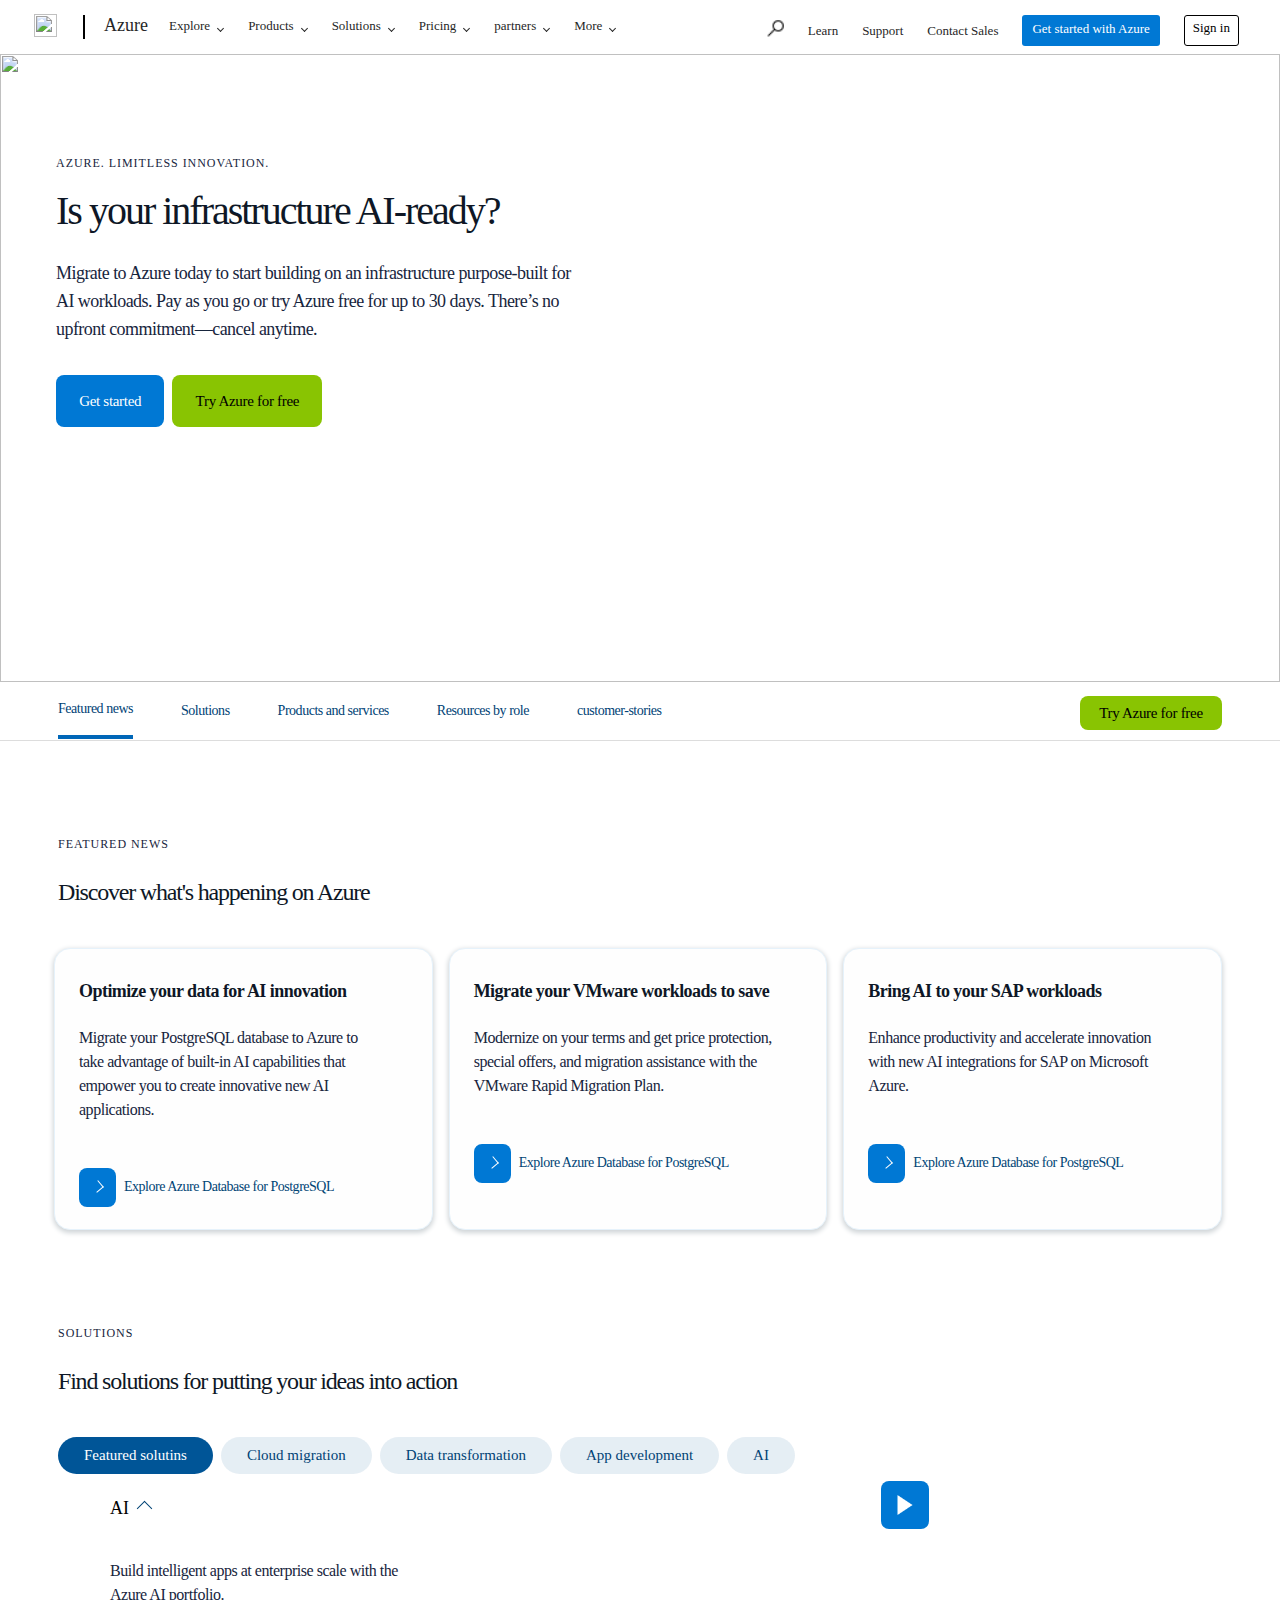
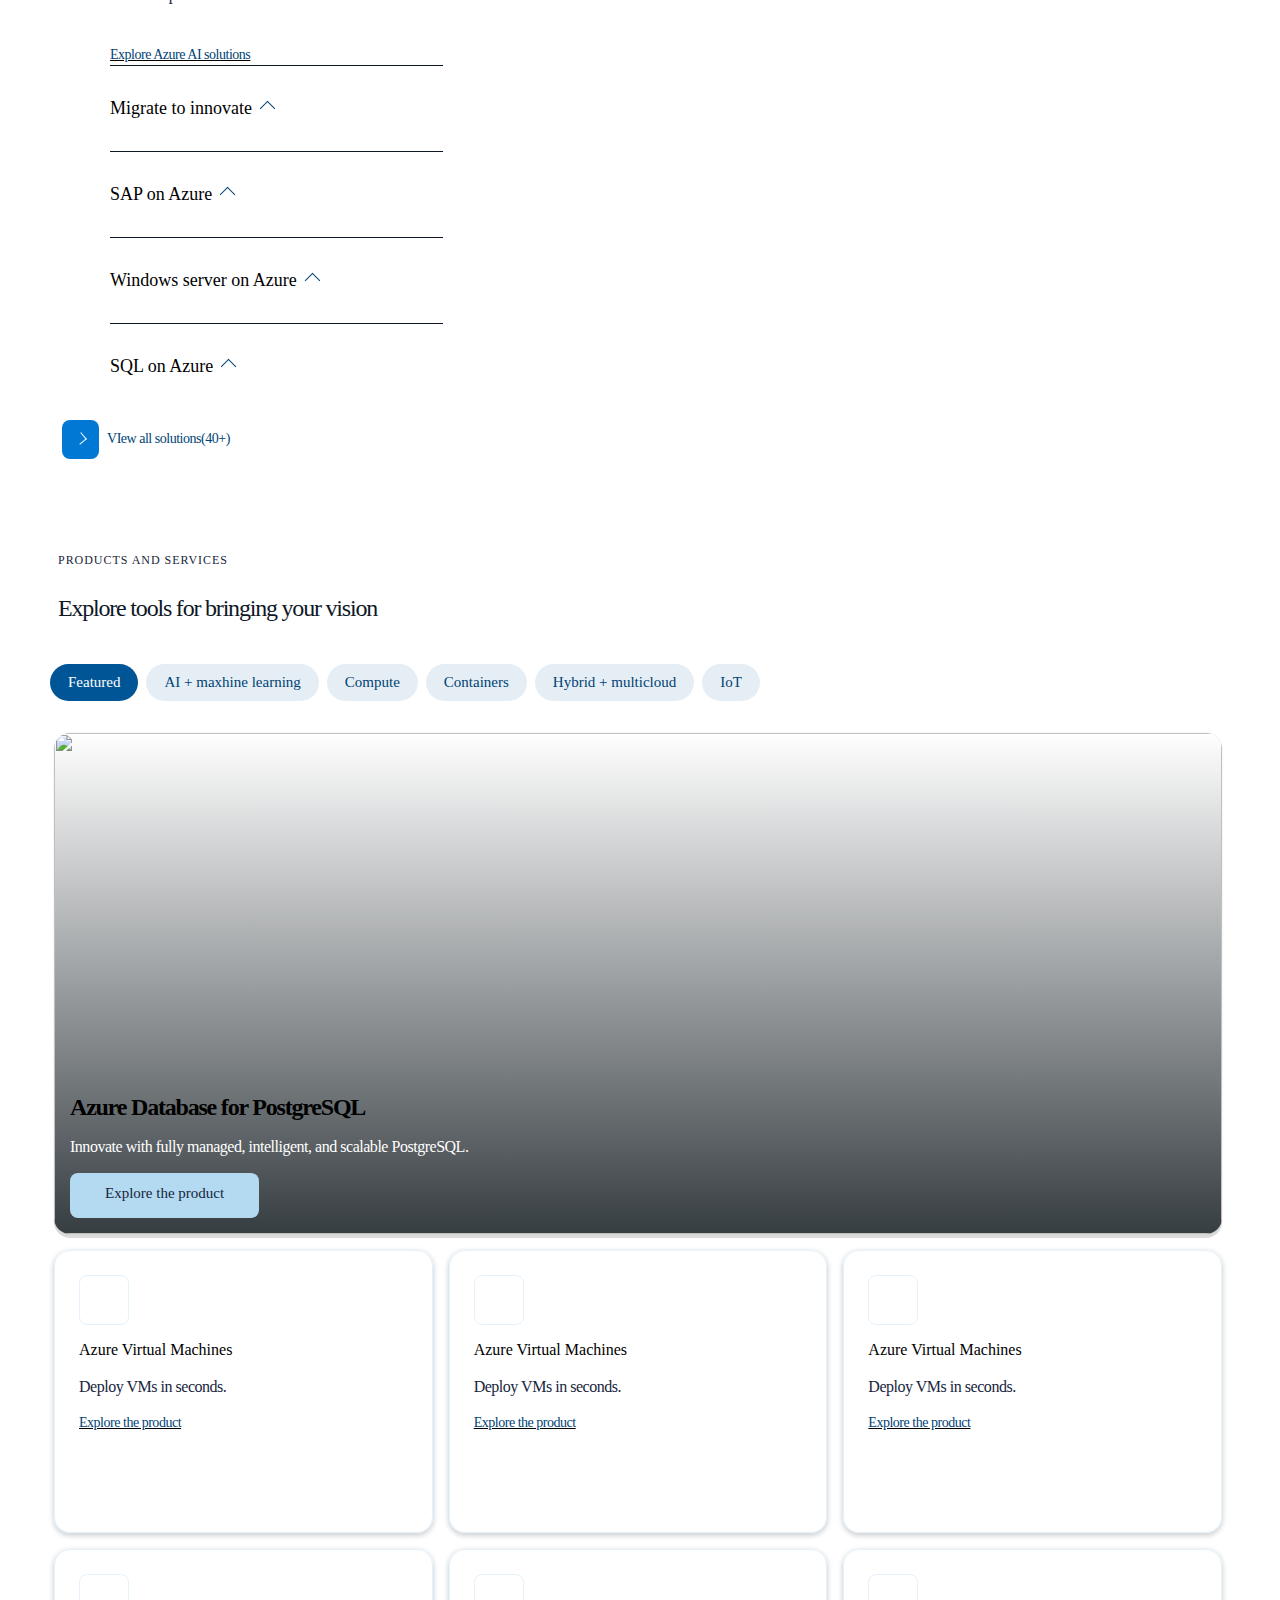
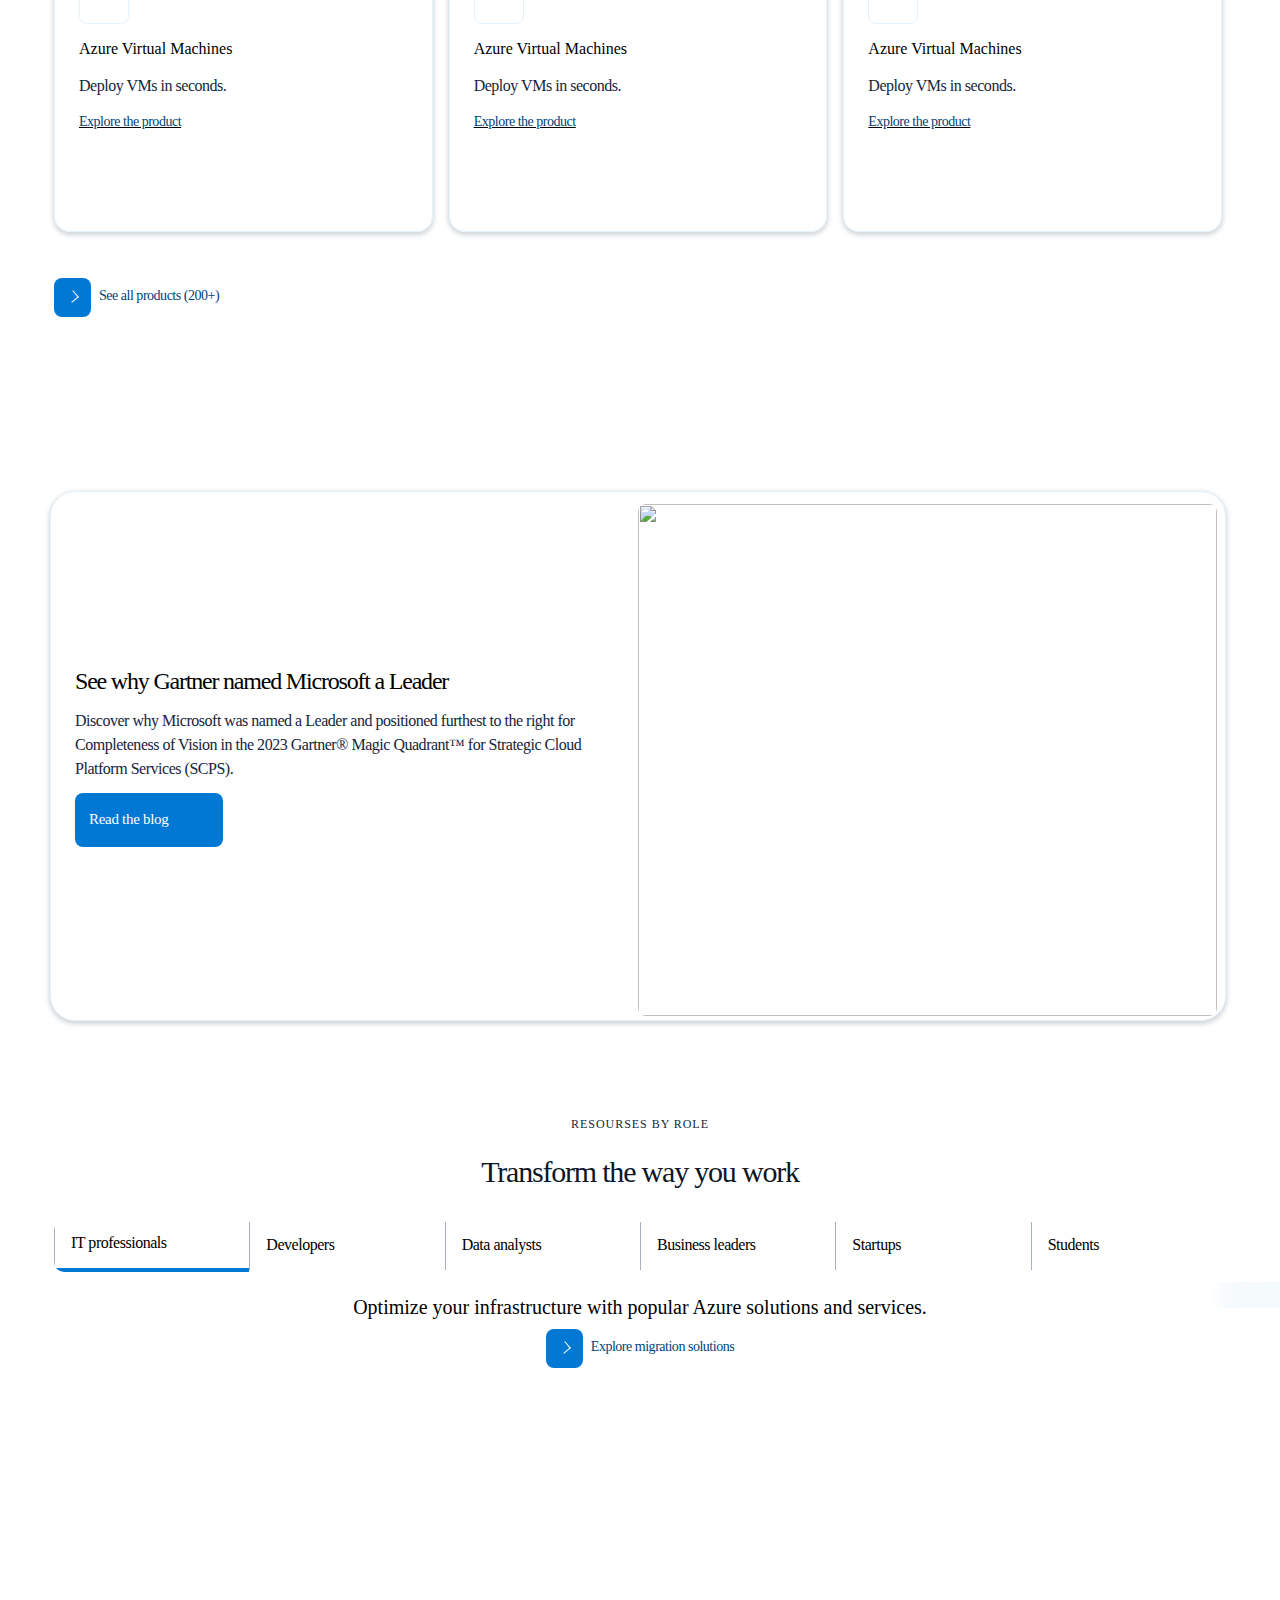
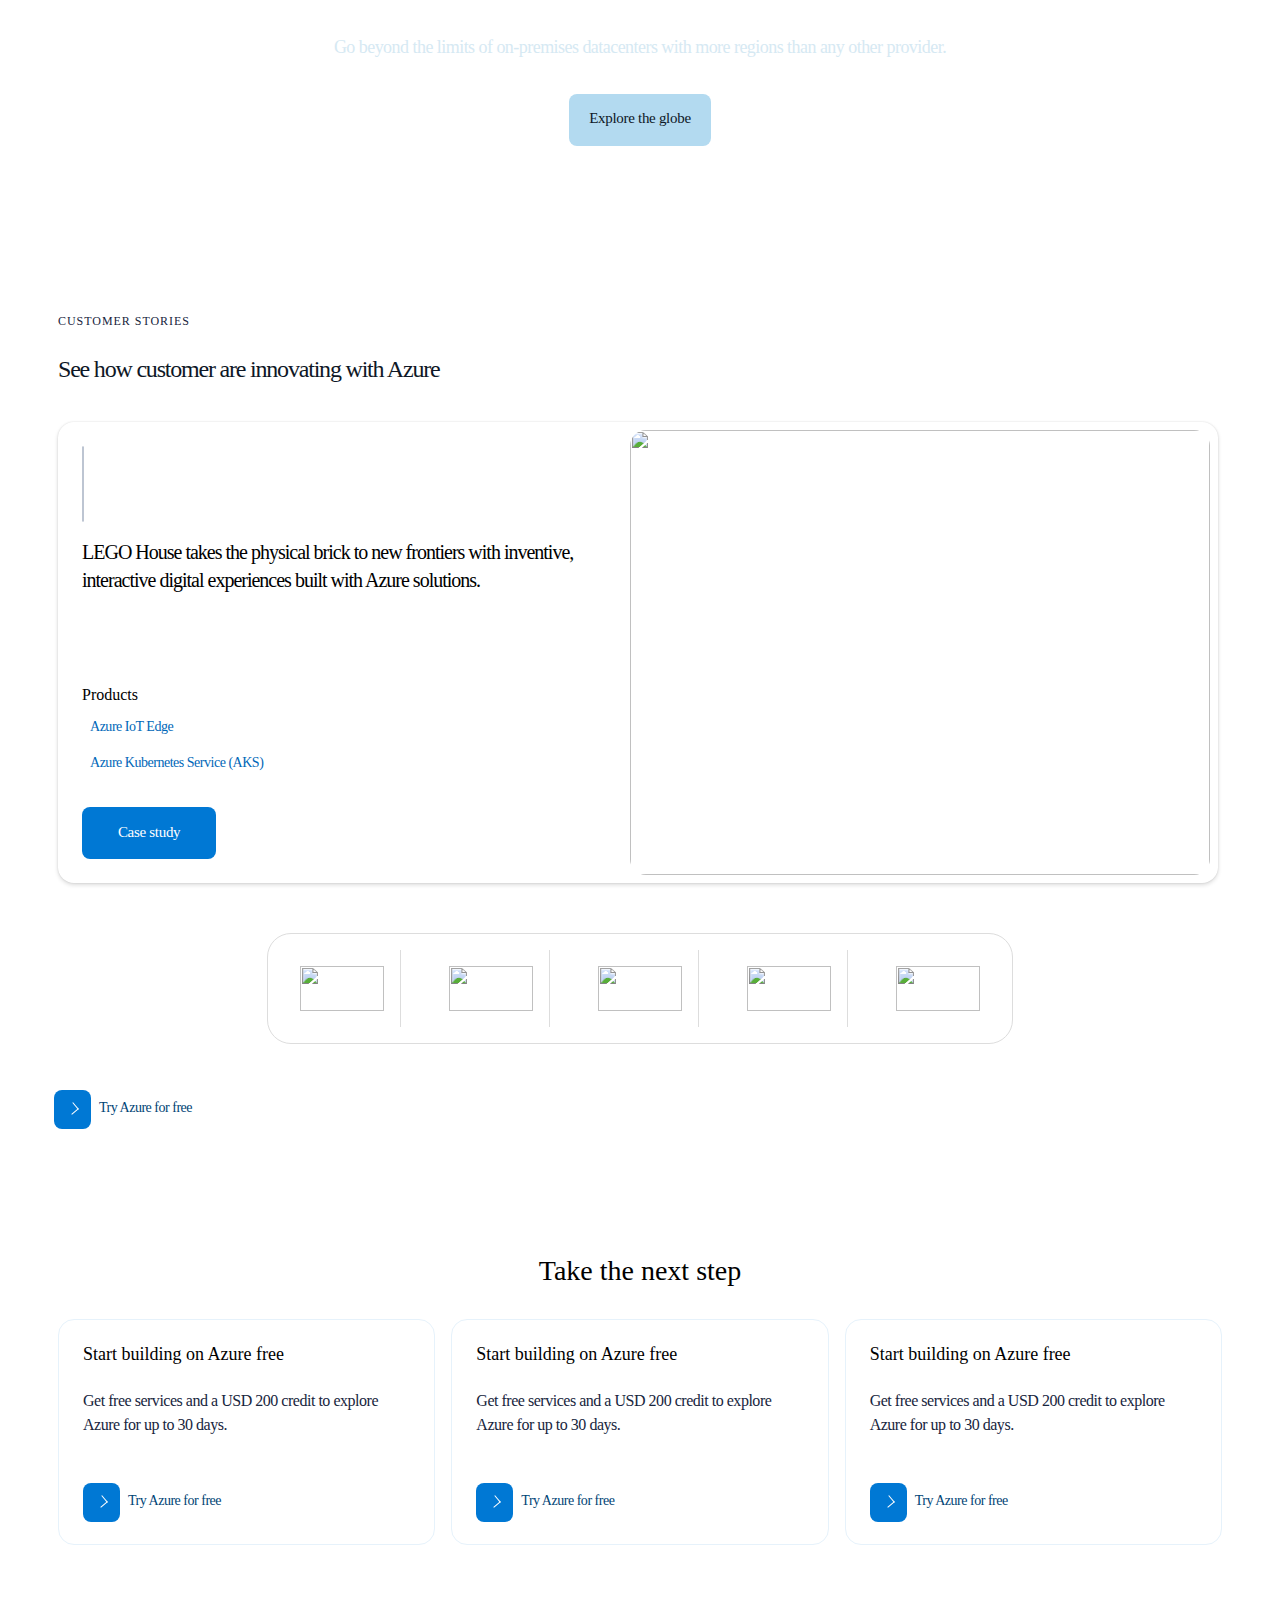
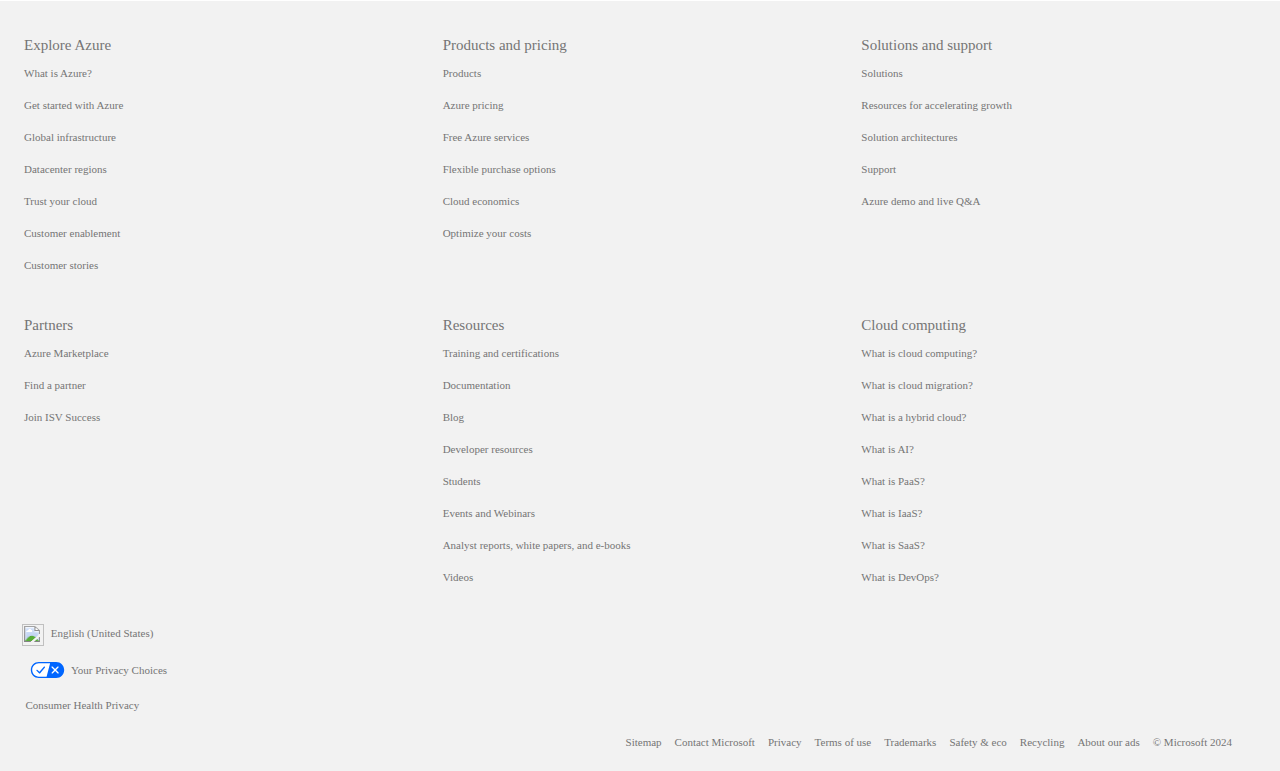
==== commit b7dc507e: "july-23" ====
--- a/index.html
+++ b/index.html
@@ -148,9 +148,9 @@
           <div class="dropdown-nav">
             <span>Featured news</span>
           </div>
-          <button class="try-azure" id="sticky-nav-button">
+          <div class="try-azure" id="sticky-nav-button">
             <span>Try Azure for free</span>
-          </button>
+          </div>
         </section>
 
         <section class="sticky-nav-860">
@@ -163,7 +163,7 @@
           </ul>
 
           <button class="try-azure" id="sticky-nav-button">
-            Try Azure for free
+            <span> Try Azure for free</span>
           </button>
         </section>
         <div class="section-container">
@@ -213,7 +213,7 @@
                     <div class="containerr-image-featured">
                       <div class="feautured-img-flex">
                         <img
-                          src="https://cdn-dynmedia-1.microsoft.com/is/image/microsoftcorp/Desktop-FeaturedNews-Card1@4x?resMode=sharp2&op_usm=1.5,0.65,15,0&wid=832&hei=357&qlt=100&fmt=png-alpha&fit=constrain"
+                          src="https://cdn-dynmedia-1.microsoft.com/is/image/microsoftcorp/Desktop-FeaturedNews-Card2@4x?resMode=sharp2&op_usm=1.5,0.65,15,0&wid=832&hei=357&qlt=100&fmt=png-alpha&fit=constrain"
                           alt=""
                         />
                       </div>
@@ -221,12 +221,12 @@
                     <div class="container-content">
                       <div class="container-content-flex">
                         <div class="container-content-head">
-                          <h3>Optimize your data for AI innovation</h3>
+                          <h3>Migrate your VMware workloads to save</h3>
                         </div>
                         <div class="container-paragraph paragraph">
-                          Migrate your PostgreSQL database to Azure to take
-                          advantage of built-in AI capabilities that empower you
-                          to create innovative new AI applications.
+                          Modernize on your terms and get price protection,
+                          special offers, and migration assistance with the
+                          VMware Rapid Migration Plan.
                         </div>
                       </div>
                       <div class="button-link-flex">
@@ -241,7 +241,7 @@
                     <div class="containerr-image-featured">
                       <div class="feautured-img-flex">
                         <img
-                          src="https://cdn-dynmedia-1.microsoft.com/is/image/microsoftcorp/Desktop-FeaturedNews-Card1@4x?resMode=sharp2&op_usm=1.5,0.65,15,0&wid=832&hei=357&qlt=100&fmt=png-alpha&fit=constrain"
+                          src="https://cdn-dynmedia-1.microsoft.com/is/image/microsoftcorp/Desktop-FeaturedNews-Card3@4x?resMode=sharp2&op_usm=1.5,0.65,15,0&wid=832&hei=357&qlt=100&fmt=png-alpha&fit=constrain"
                           alt=""
                         />
                       </div>
@@ -249,12 +249,11 @@
                     <div class="container-content">
                       <div class="container-content-flex">
                         <div class="container-content-head">
-                          <h3>Optimize your data for AI innovation</h3>
+                          <h3>Bring AI to your SAP workloads</h3>
                         </div>
                         <div class="container-paragraph paragraph">
-                          Migrate your PostgreSQL database to Azure to take
-                          advantage of built-in AI capabilities that empower you
-                          to create innovative new AI applications.
+                          Enhance productivity and accelerate innovation with
+                          new AI integrations for SAP on Microsoft Azure.
                         </div>
                       </div>
                       <div class="button-link-flex">
@@ -312,14 +311,20 @@
                     <div class="scroll-flex">
                       <div class="image-container" id="visible-860px-li">
                         <div class="container-image-play-btn">
-                         <div class="sol-image-last-flex">
-                          <div class="container-image-sol">
-                            <img src="https://cdn-dynmedia-1.microsoft.com/is/image/microsoftcorp/Azure-Solutions-Video_tbmnl_en-us?scl=1" alt="">
-                           </div>
-                           <div class="container-play-button-sol">
-                             <img src="assets/side-arrow-full-white.png" alt="">
-                           </div>
-                         </div>
+                          <div class="sol-image-last-flex">
+                            <div class="container-image-sol">
+                              <img
+                                src="https://cdn-dynmedia-1.microsoft.com/is/image/microsoftcorp/Azure-Solutions-Video_tbmnl_en-us?scl=1"
+                                alt=""
+                              />
+                            </div>
+                            <div class="container-play-button-sol">
+                              <img
+                                src="assets/side-arrow-full-white.png"
+                                alt=""
+                              />
+                            </div>
+                          </div>
                         </div>
                       </div>
                       <ul class="sol-scroll-ul">
@@ -399,7 +404,6 @@
                           </div>
                         </li>
                       </ul>
-                     
                     </div>
                     <div class="button-link-flex">
                       <div class="container-button">
@@ -615,13 +619,19 @@
                             </div>
                           </div>
                         </div>
-                        <div class="button-link-flex">
+                        <div class="button-link-flex hidden-1440">
                           <div class="container-button">
                             <span></span>
                           </div>
                           <span>See all products (200+)</span>
                         </div>
                       </div>
+                    </div>
+                    <div class="button-link-flex for-1440">
+                      <div class="container-button">
+                        <span></span>
+                      </div>
+                      <span>See all products (200+)</span>
                     </div>
                   </div>
                 </div>
@@ -639,6 +649,7 @@
                     />
                   </div>
                   <div class="gartner-content">
+                    <div class="empty-flex"></div>
                     <div class="gartner-content-flex">
                       <div class="gartner-content-head">
                         See why Gartner named Microsoft a Leader
@@ -655,11 +666,660 @@
                         </div>
                       </div>
                     </div>
+                    <div class="empty-flex"></div>
                   </div>
                 </div>
               </div>
             </div>
           </section>
+          <section class="Resources-by-role">
+            <div class="container-padding-12px">
+              <div class="container-head-row">
+                <div class="container-head-column">
+                  <div class="container-head-layout">
+                    <div class="title">RESOURSES BY ROLE</div>
+
+                    <div class="main-head">Transform the way you work</div>
+                  </div>
+                </div>
+              </div>
+              <div class="resourses-by-role-body">
+                <div class="res-rol-scroll">
+                  <ul>
+                    <li class="res-selected">IT professionals</li>
+                    <li>Developers</li>
+                    <li>Data analysts</li>
+                    <li>Business leaders</li>
+                    <li>Startups</li>
+                    <li>Students</li>
+                  </ul>
+
+                  <div class="res-rol-next-button">
+                    <div class="next-button">
+                      <img src="assets/icons/arrow_right.png" alt="" />
+                    </div>
+                  </div>
+                </div>
+                <div class="image-heading-resourses">
+                  <div class="res-rol-flex">
+                    <div class="res-sol-body-head">
+                      <span
+                        >Optimize your infrastructure with popular Azure
+                        solutions and services.</span
+                      >
+                    </div>
+                    <div class="button-link-flex">
+                      <div class="container-button">
+                        <span></span>
+                      </div>
+                      <span>Explore migration solutions</span>
+                    </div>
+                  </div>
+                  <div class="image-resoureces">
+                    <img
+                      src="https://cdn-dynmedia-1.microsoft.com/is/image/microsoftcorp/Resources-tab1-ITProfessionals-4x?resMode=sharp2&op_usm=1.5,0.65,15,0&wid=1664&hei=936&qlt=100&fmt=png-alpha&fit=constrain"
+                      alt=""
+                    />
+                  </div>
+                </div>
+              </div>
+            </div>
+          </section>
+          <section class="azure-global">
+            <div class="global-contents">
+              <div class="azure-global-head">Azure global infrastructure</div>
+              <div class="azure-global-paragraph">
+                Go beyond the limits of on-premises datacenters with more
+                regions than any other provider.
+              </div>
+              <div class="explore-globe">
+                <span>Explore the globe</span>
+              </div>
+            </div>
+          </section>
+          <section class="customer-stories">
+            <div class="container-padding-12px">
+              <div class="container-head-row">
+                <div class="container-head-column">
+                  <div class="container-head-layout">
+                    <div class="title">CUSTOMER STORIES</div>
+
+                    <div class="main-head">
+                      See how customer are innovating with Azure
+                    </div>
+                  </div>
+                </div>
+                <div class="container-head-column">
+                  <div class="main-head-empty-div"></div>
+                </div>
+              </div>
+
+              <div class="customer-scrollable-container">
+                <div class="customer-scrollable-container-flex">
+                  <div class="scrollable-card">
+                    <div class="scrollable-card-padding">
+                      <div class="scrollble-card-flex">
+                        <div class="scrollable-card-image-container">
+                          <img
+                            src="https://cdn-dynmedia-1.microsoft.com/is/image/microsoftcorp/Customer-img-LEGO-2x?resMode=sharp2&op_usm=1.5,0.65,15,0&wid=664&hei=547&qlt=100&fmt=png-alpha&fit=constrain"
+                            alt=""
+                          />
+                        </div>
+                        <div class="scrollable-card-content">
+                          <div class="scrollable-content-top-flex">
+                            <div class="scrollable-card-logo">
+                              <div class="srollable-card-log-flex">
+                                <img
+                                  src="https://cdn-dynmedia-1.microsoft.com/is/image/microsoftcorp/Customer-logos-LEGO@4x?resMode=sharp2&op_usm=1.5,0.65,15,0&wid=174&hei=74&qlt=100&fmt=png-alpha&fit=constrain"
+                                  alt=""
+                                />
+                              </div>
+                            </div>
+                            <div class="scrollable-container-pragrapg">
+                              LEGO House takes the physical brick to new
+                              frontiers with inventive, interactive digital
+                              experiences built with Azure solutions.
+                            </div>
+                          </div>
+
+                          <div class="scrollable-container-bottom-flex">
+                            <div class="link-flex-head">
+                              <div class="lala"><span></span></div>
+                              <div class="bottom-flex-head">Products</div>
+                              <div class="scrollable-link-flex">
+                                <ul>
+                                  <li>
+                                    <div class="logo">
+                                      <img
+                                        src="https://cdn-dynmedia-1.microsoft.com/is/content/microsoftcorp/Customer-LEGO-Product-AzureIoTEdge?resMode=sharp2&op_usm=1.5,0.65,15,0&qlt=85"
+                                        alt=""
+                                      />
+                                    </div>
+                                    <div class="link">Azure IoT Edge</div>
+                                  </li>
+                                  <li>
+                                    <div class="logo">
+                                      <img
+                                        src="https://cdn-dynmedia-1.microsoft.com/is/content/microsoftcorp/Customer-LEGO-Product-AzureKubernetesService?resMode=sharp2&op_usm=1.5,0.65,15,0&qlt=85"
+                                        alt=""
+                                      />
+                                    </div>
+                                    <div class="link">
+                                      Azure Kubernetes Service (AKS)
+                                    </div>
+                                  </li>
+                                </ul>
+                              </div>
+                              <div class="scrollable-card-button">
+                                <span>Case study</span>
+                              </div>
+                            </div>
+                          </div>
+                        </div>
+                      </div>
+                    </div>
+                  </div>
+                  <div class="scrollable-card">
+                    <div class="scrollable-card-padding">
+                      <div class="scrollble-card-flex">
+                        <div class="scrollable-card-image-container">
+                          <img
+                            src="https://cdn-dynmedia-1.microsoft.com/is/image/microsoftcorp/Customer-img-SIEMENS-2x?resMode=sharp2&op_usm=1.5,0.65,15,0&wid=664&hei=547&qlt=100&fmt=png-alpha&fit=constrain"
+                            alt=""
+                          />
+                        </div>
+                        <div class="scrollable-card-content">
+                          <div class="scrollable-content-top-flex">
+                            <div class="scrollable-card-logo">
+                              <div class="srollable-card-log-flex">
+                                <img
+                                  src="https://cdn-dynmedia-1.microsoft.com/is/image/microsoftcorp/Customer-logos-SIEMENS-@2x?resMode=sharp2&op_usm=1.5,0.65,15,0&wid=174&hei=75&qlt=100&fit=constrain"
+                                  alt=""
+                                />
+                              </div>
+                            </div>
+                            <div class="scrollable-container-pragrapg">
+                              HEINEKEN built chatbots that connect employees
+                              with information across the company using Azure
+                              OpenAI Service and its built-in ChatGPT
+                              capabilities.
+                            </div>
+                          </div>
+
+                          <div class="scrollable-container-bottom-flex">
+                            <div class="link-flex-head">
+                              <div class="bottom-flex-head">Products</div>
+                              <div class="scrollable-link-flex">
+                                <ul>
+                                  <li>
+                                    <div class="logo">
+                                      <img
+                                        src="https://cdn-dynmedia-1.microsoft.com/is/content/microsoftcorp/Customer-LEGO-Product-AzureIoTEdge?resMode=sharp2&op_usm=1.5,0.65,15,0&qlt=85"
+                                        alt=""
+                                      />
+                                    </div>
+                                    <div class="link">Azure IoT Edge</div>
+                                  </li>
+                                  <li>
+                                    <div class="logo">
+                                      <img
+                                        src="https://cdn-dynmedia-1.microsoft.com/is/content/microsoftcorp/Customer-LEGO-Product-AzureKubernetesService?resMode=sharp2&op_usm=1.5,0.65,15,0&qlt=85"
+                                        alt=""
+                                      />
+                                    </div>
+                                    <div class="link">
+                                      Azure Kubernetes Service (AKS)
+                                    </div>
+                                  </li>
+                                </ul>
+                              </div>
+                              <div class="scrollable-card-button">
+                                <span>Case study</span>
+                              </div>
+                            </div>
+                          </div>
+                        </div>
+                      </div>
+                    </div>
+                  </div>
+                  <div class="scrollable-card">
+                    <div class="scrollable-card-padding">
+                      <div class="scrollble-card-flex">
+                        <div class="scrollable-card-image-container">
+                          <img
+                            src="https://cdn-dynmedia-1.microsoft.com/is/image/microsoftcorp/Customer-img-Heineken-2x?resMode=sharp2&op_usm=1.5,0.65,15,0&wid=664&hei=547&qlt=100&fmt=png-alpha&fit=constrain"
+                            alt=""
+                          />
+                        </div>
+                        <div class="scrollable-card-content">
+                          <div class="scrollable-content-top-flex">
+                            <div class="scrollable-card-logo">
+                              <div class="srollable-card-log-flex">
+                                <img
+                                  src="https://cdn-dynmedia-1.microsoft.com/is/image/microsoftcorp/Customer-logos-HEINEKEN-@2x?resMode=sharp2&op_usm=1.5,0.65,15,0&wid=174&hei=75&qlt=100"
+                                  alt=""
+                                />
+                              </div>
+                            </div>
+                            <div class="scrollable-container-pragrapg">
+                              HEINEKEN built chatbots that connect employees
+                              with information across the company using Azure
+                              OpenAI Service and its built-in ChatGPT
+                              capabilities.
+                            </div>
+                          </div>
+
+                          <div class="scrollable-container-bottom-flex">
+                            <div class="link-flex-head">
+                              <div class="bottom-flex-head">Products</div>
+                              <div class="scrollable-link-flex">
+                                <ul>
+                                  <li>
+                                    <div class="logo">
+                                      <img
+                                        src="https://cdn-dynmedia-1.microsoft.com/is/content/microsoftcorp/Customer-LEGO-Product-AzureIoTEdge?resMode=sharp2&op_usm=1.5,0.65,15,0&qlt=85"
+                                        alt=""
+                                      />
+                                    </div>
+                                    <div class="link">Azure IoT Edge</div>
+                                  </li>
+                                  <li>
+                                    <div class="logo">
+                                      <img
+                                        src="https://cdn-dynmedia-1.microsoft.com/is/content/microsoftcorp/Customer-LEGO-Product-AzureKubernetesService?resMode=sharp2&op_usm=1.5,0.65,15,0&qlt=85"
+                                        alt=""
+                                      />
+                                    </div>
+                                    <div class="link">
+                                      Azure Kubernetes Service (AKS)
+                                    </div>
+                                  </li>
+                                </ul>
+                              </div>
+                              <div class="scrollable-card-button">
+                                <span>Case study</span>
+                              </div>
+                            </div>
+                          </div>
+                        </div>
+                      </div>
+                    </div>
+                  </div>
+                  <div class="scrollable-card">
+                    <div class="scrollable-card-padding">
+                      <div class="scrollble-card-flex">
+                        <div class="scrollable-card-image-container">
+                          <img
+                            src="https://cdn-dynmedia-1.microsoft.com/is/image/microsoftcorp/customer-image-gm-2x?resMode=sharp2&op_usm=1.5,0.65,15,0&wid=664&hei=547&qlt=100&fit=constrain"
+                            alt=""
+                          />
+                        </div>
+                        <div class="scrollable-card-content">
+                          <div class="scrollable-content-top-flex">
+                            <div class="scrollable-card-logo">
+                              <div class="srollable-card-log-flex">
+                                <img
+                                  src="https://cdn-dynmedia-1.microsoft.com/is/image/microsoftcorp/customer-logo-gm-2x-1?resMode=sharp2&op_usm=1.5,0.65,15,0&wid=174&hei=75&qlt=100&fit=constrain"
+                                  alt=""
+                                />
+                              </div>
+                            </div>
+                            <div class="scrollable-container-pragrapg">
+                              General Motors reimagined its developer tool chain
+                              and its onboarding experience with Azure
+                              cloud-based developer services.
+                            </div>
+                          </div>
+
+                          <div class="scrollable-container-bottom-flex">
+                            <div class="link-flex-head">
+                              <div class="bottom-flex-head">Products</div>
+                              <div class="scrollable-link-flex">
+                                <ul>
+                                  <li>
+                                    <div class="logo">
+                                      <img
+                                        src="https://cdn-dynmedia-1.microsoft.com/is/content/microsoftcorp/Customer-LEGO-Product-AzureIoTEdge?resMode=sharp2&op_usm=1.5,0.65,15,0&qlt=85"
+                                        alt=""
+                                      />
+                                    </div>
+                                    <div class="link">Azure IoT Edge</div>
+                                  </li>
+                                  <li>
+                                    <div class="logo">
+                                      <img
+                                        src="https://cdn-dynmedia-1.microsoft.com/is/content/microsoftcorp/Customer-LEGO-Product-AzureKubernetesService?resMode=sharp2&op_usm=1.5,0.65,15,0&qlt=85"
+                                        alt=""
+                                      />
+                                    </div>
+                                    <div class="link">
+                                      Azure Kubernetes Service (AKS)
+                                    </div>
+                                  </li>
+                                </ul>
+                              </div>
+                              <div class="scrollable-card-button">
+                                <span>Case study</span>
+                              </div>
+                            </div>
+                          </div>
+                        </div>
+                      </div>
+                    </div>
+                  </div>
+                  <div class="scrollable-card">
+                    <div class="scrollable-card-padding">
+                      <div class="scrollble-card-flex">
+                        <div class="scrollable-card-image-container">
+                          <img
+                            src="https://cdn-dynmedia-1.microsoft.com/is/image/microsoftcorp/Customer-img-LEGO-2x?resMode=sharp2&op_usm=1.5,0.65,15,0&wid=664&hei=547&qlt=100&fmt=png-alpha&fit=constrain"
+                            alt=""
+                          />
+                        </div>
+                        <div class="scrollable-card-content">
+                          <div class="scrollable-content-top-flex">
+                            <div class="scrollable-card-logo">
+                              <div class="srollable-card-log-flex">
+                                <img
+                                  src="https://cdn-dynmedia-1.microsoft.com/is/image/microsoftcorp/Customer-logos-LEGO@4x?resMode=sharp2&op_usm=1.5,0.65,15,0&wid=174&hei=74&qlt=100&fmt=png-alpha&fit=constrain"
+                                  alt=""
+                                />
+                              </div>
+                            </div>
+                            <div class="scrollable-container-pragrapg">
+                              LEGO House takes the physical brick to new
+                              frontiers with inventive, interactive digital
+                              experiences built with Azure solutions.
+                            </div>
+                          </div>
+
+                          <div class="scrollable-container-bottom-flex">
+                            <div class="link-flex-head">
+                              <div class="bottom-flex-head">Products</div>
+                              <div class="scrollable-link-flex">
+                                <ul>
+                                  <li>
+                                    <div class="logo">
+                                      <img
+                                        src="https://cdn-dynmedia-1.microsoft.com/is/content/microsoftcorp/Customer-LEGO-Product-AzureIoTEdge?resMode=sharp2&op_usm=1.5,0.65,15,0&qlt=85"
+                                        alt=""
+                                      />
+                                    </div>
+                                    <div class="link">Azure IoT Edge</div>
+                                  </li>
+                                  <li>
+                                    <div class="logo">
+                                      <img
+                                        src="https://cdn-dynmedia-1.microsoft.com/is/content/microsoftcorp/Customer-LEGO-Product-AzureKubernetesService?resMode=sharp2&op_usm=1.5,0.65,15,0&qlt=85"
+                                        alt=""
+                                      />
+                                    </div>
+                                    <div class="link">
+                                      Azure Kubernetes Service (AKS)
+                                    </div>
+                                  </li>
+                                </ul>
+                              </div>
+                              <div class="scrollable-card-button">
+                                <span>Case study</span>
+                              </div>
+                            </div>
+                          </div>
+                        </div>
+                      </div>
+                    </div>
+                  </div>
+                </div>
+              </div>
+              <div class="scroll-button">
+                <button class="scrollable-button-left">
+                  <img
+                    src="https://azureapp.netlify.app/icons/arrow-left-svgrepo-com(1).svg"
+                    alt=""
+                  />
+                </button>
+                <button class="scrollable-button-right">
+                  <img
+                    src="https://azureapp.netlify.app/icons/arrow-left-svgrepo-com(1).svg"
+                    alt
+                  />
+                </button>
+              </div>
+              <div class="button-cards-customer-stories">
+                <div class="sub-flex-button-cards">
+                  <div class="logo-button-card">
+                    <div class="logo-button-card-imagr">
+                      <img
+                        src="https://cdn-dynmedia-1.microsoft.com/is/image/microsoftcorp/Customer-logos-LEGO-@2x?resMode=sharp2&op_usm=1.5,0.65,15,0&wid=271&hei=116&qlt=100&fit=constrain"
+                        alt=""
+                      />
+                    </div>
+                  </div>
+                  <div class="logo-button-card">
+                    <div class="logo-button-card-imagr">
+                      <img
+                        src="https://cdn-dynmedia-1.microsoft.com/is/image/microsoftcorp/Customer-logos-SIEMENS-@2x?resMode=sharp2&op_usm=1.5,0.65,15,0&wid=348&hei=150&qlt=100&fit=constrain"
+                        alt=""
+                      />
+                    </div>
+                  </div>
+                  <div class="logo-button-card">
+                    <div class="logo-button-card-imagr">
+                      <img
+                        src="https://cdn-dynmedia-1.microsoft.com/is/image/microsoftcorp/Customer-logos-HEINEKEN-@2x?resMode=sharp2&op_usm=1.5,0.65,15,0&wid=208&hei=100&qlt=100&fit=constrain"
+                        alt=""
+                      />
+                    </div>
+                  </div>
+                  <div class="logo-button-card">
+                    <div class="logo-button-card-imagr">
+                      <img
+                        src="https://cdn-dynmedia-1.microsoft.com/is/image/microsoftcorp/customer-logo-gm-2x?resMode=sharp2&op_usm=1.5,0.65,15,0&wid=200&hei=100&qlt=100&fit=constrain"
+                        alt=""
+                      />
+                    </div>
+                  </div>
+                  <div class="logo-button-card">
+                    <div class="logo-button-card-imagr no-border">
+                      <img
+                        src="https://cdn-dynmedia-1.microsoft.com/is/image/microsoftcorp/customer-logo-unilever-2x?resMode=sharp2&op_usm=1.5,0.65,15,0&wid=208&hei=100&qlt=100&fit=constrain"
+                        alt=""
+                      />
+                    </div>
+                  </div>
+                </div>
+              </div>
+              <div class="button-link-flex">
+                <div class="container-button">
+                  <span></span>
+                </div>
+                <span>Try Azure for free</span>
+              </div>
+            </div>
+          </section>
+          <section class="next-step">
+            <div class="container-padding-12px">
+              <div class="next-step-head">Take the next step</div>
+              <div class="next-step-grid">
+                <div class="next-step-card">
+                  <div class="next-step-content">
+                    <div class="next-step-card-head">
+                      Start building on Azure free
+                    </div>
+                    <div class="container-paragraph paragraph">
+                      Get free services and a USD 200 credit to explore Azure
+                      for up to 30 days.
+                    </div>
+                  </div>
+                  <div class="button-link-flex">
+                    <div class="container-button">
+                      <span></span>
+                    </div>
+                    <span>Try Azure for free</span>
+                  </div>
+                </div>
+                <div class="next-step-card">
+                  <div class="next-step-content">
+                    <div class="next-step-card-head">
+                      Start building on Azure free
+                    </div>
+                    <div class="container-paragraph paragraph">
+                      Get free services and a USD 200 credit to explore Azure
+                      for up to 30 days.
+                    </div>
+                  </div>
+                  <div class="button-link-flex">
+                    <div class="container-button">
+                      <span></span>
+                    </div>
+                    <span>Try Azure for free</span>
+                  </div>
+                </div>
+                <div class="next-step-card">
+                  <div class="next-step-content">
+                    <div class="next-step-card-head">
+                      Start building on Azure free
+                    </div>
+                    <div class="container-paragraph paragraph">
+                      Get free services and a USD 200 credit to explore Azure
+                      for up to 30 days.
+                    </div>
+                  </div>
+                  <div class="button-link-flex">
+                    <div class="container-button">
+                      <span></span>
+                    </div>
+                    <span>Try Azure for free</span>
+                  </div>
+                </div>
+              </div>
+            </div>
+          </section>
+          <footer>
+            <div class="footer-content-grid">
+              <ul class="footer-content-sub-grid">
+                <li class="footer-content-sub-grid-head">Explore Azure</li>
+                <li>What is Azure?</li>
+                <li>Get started with Azure</li>
+                <li>Global infrastructure</li>
+                <li>Datacenter regions</li>
+                <li>Trust your cloud</li>
+                <li>Customer enablement</li>
+                <li>Customer stories</li>
+              </ul>
+
+              <ul class="footer-content-sub-grid">
+                <li class="footer-content-sub-grid-head">
+                  Products and pricing
+                </li>
+                <li>Products</li>
+                <li>Azure pricing</li>
+                <li>Free Azure services</li>
+                <li>Flexible purchase options</li>
+                <li>Cloud economics</li>
+                <li>Optimize your costs</li>
+              </ul>
+
+              <ul class="footer-content-sub-grid">
+                <li class="footer-content-sub-grid-head">
+                  Solutions and support
+                </li>
+                <li>Solutions</li>
+                <li>Resources for accelerating growth</li>
+                <li>Solution architectures</li>
+                <li>Support</li>
+                <li>Azure demo and live Q&amp;A</li>
+              </ul>
+
+              <ul class="footer-content-sub-grid" id="partners">
+                <li class="footer-content-sub-grid-head">Partners</li>
+                <li>Azure Marketplace</li>
+                <li>Find a partner</li>
+                <li>Join ISV Success</li>
+              </ul>
+
+              <ul class="footer-content-sub-grid">
+                <li class="footer-content-sub-grid-head">Resources</li>
+                <li>Training and certifications</li>
+                <li>Documentation</li>
+                <li>Blog</li>
+                <li>Developer resources</li>
+                <li>Students</li>
+                <li>Events and Webinars</li>
+                <li>Analyst reports, white papers, and e-books</li>
+                <li>Videos</li>
+              </ul>
+
+              <ul class="footer-content-sub-grid">
+                <li class="footer-content-sub-grid-head">Cloud computing</li>
+                <li>What is cloud computing?</li>
+                <li>What is cloud migration?</li>
+                <li>What is a hybrid cloud?</li>
+                <li>What is AI?</li>
+                <li>What is PaaS?</li>
+                <li>What is IaaS?</li>
+                <li>What is SaaS?</li>
+                <li>What is DevOps?</li>
+              </ul>
+            </div>
+            <div class="footer-bottom-grid">
+              <ul class="language-flex">
+                <li>
+                 <img src="https://azure-website-clone.vercel.app/assets/icons/world.png" alt="">
+                  <span>English (United States)</span>
+                </li>
+                <li class="privacy-chices">
+                  <span class="footer-end-section-tick-icon bx">
+                    <svg
+                      xmlns:xlink="http://www.w3.org/1999/xlink"
+                      role="img"
+                      xmlns="http://www.w3.org/2000/svg"
+                      viewBox="0 0 30 14"
+                      xml:space="preserve"
+                      height="16"
+                      width="43"
+                    >
+                      <title>Your Privacy Choices Opt-Out Icon</title>
+                      <path
+                        d="M7.4 12.8h6.8l3.1-11.6H7.4C4.2 1.2 1.6 3.8 1.6 7s2.6 5.8 5.8 5.8z"
+                        style="fill-rule: evenodd; clip-rule: evenodd"
+                        fill="#FFFFFF"
+                      ></path>
+                      <path
+                        d="M22.6 0H7.4c-3.9 0-7 3.1-7 7s3.1 7 7 7h15.2c3.9 0 7-3.1 7-7s-3.2-7-7-7zm-21 7c0-3.2 2.6-5.8 5.8-5.8h9.9l-3.1 11.6H7.4c-3.2 0-5.8-2.6-5.8-5.8z"
+                        style="fill-rule: evenodd; clip-rule: evenodd"
+                        fill="#0066FF"
+                      ></path>
+                      <path
+                        d="M24.6 4c.2.2.2.6 0 .8L22.5 7l2.2 2.2c.2.2.2.6 0 .8-.2.2-.6.2-.8 0l-2.2-2.2-2.2 2.2c-.2.2-.6.2-.8 0-.2-.2-.2-.6 0-.8L20.8 7l-2.2-2.2c-.2-.2-.2-.6 0-.8.2-.2.6-.2.8 0l2.2 2.2L23.8 4c.2-.2.6-.2.8 0z"
+                        fill="#FFFFFF"
+                      ></path>
+                      <path
+                        d="M12.7 4.1c.2.2.3.6.1.8L8.6 9.8c-.1.1-.2.2-.3.2-.2.1-.5.1-.7-.1L5.4 7.7c-.2-.2-.2-.6 0-.8.2-.2.6-.2.8 0L8 8.6l3.8-4.5c.2-.2.6-.2.9 0z"
+                        fill="#0066FF"
+                      ></path>
+                    </svg>
+                  </span>
+                  <span>Your Privacy Choices</span>
+                </li>
+                <li>
+                  <span>Consumer Health Privacy</span>
+                </li>
+              </ul>
+
+              <ul class="links-flex">
+                <li>Sitemap</li>
+                <li>Contact Microsoft</li>
+                <li>Privacy</li>
+                <li>Terms of use</li>
+                <li>Trademarks</li>
+                <li>Safety &amp; eco</li>
+                <li>Recycling</li>
+                <li>About our ads</li>
+                <li>© Microsoft 2024</li>
+              </ul>
+            </div>
+          </footer>
         </div>
       </section>
     </main>
--- a/styles-for-nav-bar.css
+++ b/styles-for-nav-bar.css
@@ -46,7 +46,8 @@
     align-items: center;
     height: 54px;
 
-
+    margin-left: auto;
+    margin-right: auto;
     max-width: 1600px;
   }
   .microsoft-logo {
@@ -197,8 +198,8 @@
 
 }
 .nav-bar-2nd-link li{
-  margin: 1px 0px 0px;
-  padding: 10px 8px 10px;
+  margin: 1px 4px 0px;
+  padding: 16px 8px 10px;
 }
 .search-icon{
   display: flex;
@@ -239,6 +240,9 @@
   color: #fff;
 
 }
+.nav-bar-2nd-link .get-started{
+  width: max-content;
+}
 .signin-button-white{
   border: 1px solid black !important;
   background-color: transparent;
@@ -263,4 +267,40 @@
 .search-icon #hidden-860{
 display: flex;
 }
+}
+@media (min-width:1920px){
+  .azure-title span{
+    margin-left: 32px !important;
+  }
+  .navbar-first-links{
+    padding-left: 10px;
+  }
+  .navbar-first-links li {
+    /* padding: 16px 30px 16px 16px;
+    margin: 1px -6px 0px 0px; */
+  
+  }
+  #hidden-860{
+    display: flex !important;
+    font-size: 13px;
+    font-family: font2;
+    color: rgb(38, 38, 38);
+    margin-right: 5px;
+
+  }
+  .navbar-first-links{
+    gap: 20px;
+  } 
+  .nav-bar-flex-for-search-to-sign-in{
+    margin-bottom: 5px;
+  }  
+  .search-icon{
+    padding-left: 32px;
+    margin-left: 10pc;
+    width: 77.77px;
+  }
+  .container {
+    margin-top: 2% !important;
+    padding: 0 56px;
+}
 }--- a/style-fore-top-main.css
+++ b/style-fore-top-main.css
@@ -43,9 +43,9 @@
     color: #0e1726;
     font-weight: 400;
     letter-spacing: -1.6px;
-    line-height:40px ;
-}
-.limitless-innovation-div-2  .paragraph{
+    line-height:32px ;
+}
+ .paragraph{
     font-size: 18px;
     font-family: font2;
     color: #17253d;
@@ -97,7 +97,7 @@
 }
 .spacer-height-2rem{
     /* height: 2rem; */
-    margin-top: 40px;
+    margin-top: 38px;
 }
 @media (min-width:540px){
     #min-width-540{
@@ -112,7 +112,7 @@
        margin-top: 32px;
     }
     .main-top{
-    padding-bottom: 56px;
+    padding-bottom: 59px;
     min-height: 580px;
     background: #e7f3fa;
    
@@ -123,6 +123,9 @@
 }
 .title{
     margin-bottom: 12px;
+}
+.limitless-innovation-div-2  .main-head{
+    line-height: 40px;
 }
 .button-flex button{
     padding: 12px;
@@ -142,51 +145,33 @@
     }
     #min-width-860{
         display: block;
+       
+    }
+    .nav-bar-860{
+        padding: 0px 24px;
+        margin-bottom: 2px;
+        height: 54px;
     }
     .azure-logo-button-hidden{
         display: none;
     }
+    #is-your-infrastructure{
+        font-size: 40px;
+        line-height: 48px;
+        letter-spacing: -2;
+
+    }
     .main-top{
         background-color: transparent;
     }
     .banner{
         position: absolute;
     }
-    /* .limitless-innovation-350px{
-        position: absolute;
-        left: 0;
-        right: 0;
-        top: 18%;
-        display: flex;
-        align-items: center;
-        margin: 0;
-        padding: 0;
-        padding: 0 55px ;
-        max-width: 871px;
-        flex-direction: row;
-        column-gap: 16px;
-    }
-    .banner img{
-        height: 628px;
-    }
-  .limitless-innovation-content{
-    flex-basis :calc(50% - 8px);
-    margin-right: 8px;
-  }
-  .empty-div-50{
-    flex-basis :50%;
-  } */
+
   .banner img{
     height: 628px;
 }
 .limitless-innovation-350px{
-    max-width: 100vw;
-    max-width: 860px;
-    padding: 0 56px;
-    margin:0 auto;
-   position: relative;
-    padding-top: 10%;
-   
 }
 .row{
     display: flex;
@@ -224,7 +209,7 @@
     color: #0e1726;
 }
 .empty-div-50{
-    flex-basis: 50%;
+    flex-basis: calc(50%-8px);
     display: flex;
 }
 .button-flex{
@@ -257,4 +242,56 @@
     padding-right: 48px;
     
   }
+
+
+
+.main-top{
+    padding: 100px 0;
+    padding-bottom: 0px;
+    min-height: 530px;
+}
+.banner{
+    right: 0;
+    top: 54;
+    max-height: 100%;
+    min-height: 100%;
+}
+.limitless-innovation-350px{
+    margin-top: 0px;
+    padding: 0 56px;
+}
+.limitless-innovation-content{
+    flex-basis: calc(50%-8px);
+}
+
+
+
+
+
+
+
+
+
+
+
+
+
+
+}
+@media (min-width: 1440px) {
+    .container {
+        margin-top: 5%;
+        max-width: 1328px;
+        margin-left: auto;
+        margin-right: auto;
+      
+    }
+    #is-your-infrastructure {
+        font-size: 48px !important;
+        line-height: 56px;
+        letter-spacing: -2;
+    }
+    #limitless-innovation-paragraph{
+        font-size: 20px;
+    }
 }--- a/style-for-sticky-nav.css
+++ b/style-for-sticky-nav.css
@@ -7,23 +7,28 @@
     display: flex;
     top: 0;
     z-index: 1000; 
-    
-  
+    box-shadow: rgba(0, 0, 0, 0.12) 0px 0px 2px 0px, rgba(0, 0, 0, 0.14) 0px 1.008px 2px 0px;
+    background-color: rgb(254,254,254);
+  align-items: center;
+
 }
 .dropdown-nav{
     flex-grow: 1;
     display: flex;
     align-items: center;
     position: relative;
-     border-bottom: 3px solid rgb(0, 103, 184);
+     border-bottom: 4px solid rgb(0, 103, 184);
+     margin: 4px;
 }
 .dropdown-nav span{
     letter-spacing: -0.48px;
     line-height: 20px;
     color: rgb(0,66,117);
     font-family: font3;
-   
+   padding: 12px;
+   padding-bottom: 8px;
     font-size: 12px;
+    line-height: 24px;
 }
 .dropdown-nav ::after{
 
@@ -31,26 +36,30 @@
         position: absolute;
         right: 15;
         /* left: 110%; */
-        top: 50%;
+        top: 36%;
         transform: translateY(-50%);
         border: solid rgb(0,66,117);
         border-width: 0 .5px .5px 0;
         display: inline-block;
-        padding: 2px;
+        padding: 3.5px;
         transform: rotate(45deg);
        
 }
-.try-azure{
-padding: 12px 18px;
-padding-bottom: 6px;
+.sticky-nav-350px .try-azure{
+/* padding: 12px 18px; */
+/* padding-bottom: 6px; */
+padding: 4px 12px;
 border-radius: 8px;
 font-family: font3;
 font-size: 15px;
+border:2px solid transparent;
+
 }
 .try-azure span{
 font-family: font3;
 font-size: 15px;
-
+letter-spacing: -0.3px;
+line-height: 22px;
 }
 .sticky-nav-860{
     display: none;
@@ -63,6 +72,7 @@
         position: sticky;
         z-index: 1000;
         top: 0;
+        background-color: #fff;
         border-bottom: 1px solid #ddd;
     }
     .sticky-nav-350px{
@@ -74,7 +84,11 @@
         column-gap: 48px;
         align-items: center;
         flex-wrap: wrap;
-       
+        padding-bottom: 4px;
+        box-sizing: border-box;
+        line-height: 24px;
+        
+       height: 108px;
     }
     .sticky-nav-list li{
         color: rgb(0,66,117);
@@ -83,8 +97,62 @@
         font-family: font3;
         height: 36px;
         display: flex;
-        margin-top: 0px;
+        padding-bottom: 10px;
         align-items: center;
     }
+    .selected{
+        border-bottom: 4px solid rgb(0, 103, 184);
+       
+    }
+    #sticky-nav-button{
+        border: 2px solid transparent;
+        padding: 4px 12px;
+        border-radius: 8px;
+        width: 133.203px;
+    }
+    #sticky-nav-button span{
+        font-size: 15px;
+        letter-spacing: -0.3px;
+        line-height: 22px;
+        padding-bottom: 2px;
+        text-align: center;
+        text-wrap: wrap;
 
-}                                                   +    }
+}          
+@media(min-width:921px){
+    .sticky-nav-860{
+        height: 54px;
+    }
+    .sticky-nav-list{
+        flex-wrap: nowrap;
+    }
+    #sticky-nav-button{
+        width: 142.078;
+        text-wrap: nowrap;
+    }
+    #sticky-nav-button span{
+        text-wrap: nowrap;
+      
+    }
+    .sticky-nav-list li{
+        padding: 8px 0;
+        letter-spacing: -0.48px;
+
+    }
+    .sticky-nav-list{
+        height: fit-content;
+    }
+    .sticky-nav-860{
+        padding: 0 58px;
+    }
+}  
+
+@media (min-width: 1440px) {
+    .sticky-nav-860 {
+        max-width: 1328px;
+        margin-left: auto;
+        margin-right: auto;
+        padding: 0 72px;
+    }
+}                                       --- a/containers.css
+++ b/containers.css
@@ -50,10 +50,11 @@
    max-width: 100%; 
 }
 .feautured-img-flex img{
-    object-fit: cover;
+    object-fit: fill;
     height: inherit;
     border-radius: 8px;
     max-width: 100%;
+    aspect-ratio: 1.77778/1;
 }
 .container-content{
     display: flex;
@@ -257,73 +258,6 @@
     margin:0 -4px;
     gap: 12px;
 }
-.image-container{
-    padding: 0 4px;
-  
-    max-width: 100%;
-}
-.image-container-grid{
-    display: grid;
-    box-shadow: rgba(0, 0, 0, 0.12) 0px 0px 2px 0px, rgba(0, 0, 0, 0.14) 0px 4px;
-    background-image: linear-gradient(rgba(4, 13, 18, 0) 0%, rgba(4, 13, 18, 0.8) );
-    border-radius:16px ;
-    position: relative;
-}
-.image-area{
-grid-area: 1/1;
-z-index: 1;
-aspect-ratio: 21/9;
-max-height: 100%;
-max-width: 100%;
-
-}
-
-.image-area img{
-    object-fit: cover;
-    border-radius:16px ;
-    height: 100%;
-    width: 100%;
-    aspect-ratio: 21/9;
-    grid-area: 1/1;
-
-}
-.image-container-content{
-    position: absolute;
-    z-index: 1;  
-    padding: 16px;                                                                                    
-}
-.image-container-contenx-flex{
-    display: flex;
-    flex-direction: column;
-    gap: 12px;
-   
-}
-.image-container-contenx-head h3{
-    font-size: 24px;
-    letter-spacing: -1.2px;
-    font-family: font2;
-
-}
-.image-container-content-paragraph{
-    font-size: 16px;
-    letter-spacing: -0.48px;
-    margin: 0;
-}
-.image-container-content-button{
-    color: rgb(23,37,61);
-    display: flex;
-    align-items: center;
-    border-radius: 8px;
-    border-bottom: 2px solid transparent;
-    padding: 12px;
-background-color: rgb(179,218,240);
-}
-.image-container-content-button span{
-    padding-bottom: 2px;
-    font-size: 15px;
-    text-align: center;
-    font-family: font3;
-}
 .cards{
     padding:0 4px;
 
@@ -439,10 +373,627 @@
 #visible-860px-li{
     display:none;
 }
+.gartner-content{
+    display: flex;
+    flex-direction: column;
+    overflow-wrap: break-word;
+    gap: 32px;
+    line-height: 24px;
+
+}
+.empty-flex{
+    display: flex;
+}
+.Resources-by-role .container-head-layout{
+    margin-bottom: 24px;
+    padding-top:48px;
+    text-align: center;
+
+}
+.Resources-by-role .main-head{
+    font-size: 28px;
+}
+.res-rol-scroll{
+    width: 100%;
+}
+.res-rol-scroll ul{
+    margin-top: 15px;
+    border-radius: 10px;
+    display: flex;
+    justify-content: space-between;
+    align-items: center;
+    background-color: #fefefe;
+    overflow: scroll;
+    
+}
+.res-rol-scroll li{
+    height: 100%;
+    flex: 1;
+    display: flex;
+    border-left: 1.5px solid #a9b1bc;
+    align-items: center;
+   column-gap: 26px;
+    padding: 11px 16px 13px 16px;
+    font-size: 16px;
+    line-height: 24px;
+    letter-spacing: -0.48px;
+    text-wrap: nowrap;
+    width: 220px;
+
+}
+.Resources-by-role .container-head-row{
+    display: block;
+}
+.res-selected{
+    border-bottom: 4px solid #0078d4;
+}
+.res-rol-next-button{
+    width: fit-content;
+    height: fit-content;
+    box-sizing: border-box;
+    margin-right: -10px;
+    background: linear-gradient(90deg, transparent, #f5fafdd7, #f5fafdef, #f5fafd, #f5fafd);
+    position: absolute;
+    right: 10px;
+    padding: 13px 0;
+    margin-top: 10px;
+    padding-left: 60px;
+    padding-right: 10px;
+
+}
+.image-heading-resourses{
+    padding-bottom: 48px;
+    padding-top: 24px;
+
+}
+.res-rol-flex{
+    display: flex;
+    flex-direction: column;
+    gap: 12px;
+    align-items: center;
+    text-align: center;
+}
+.res-sol-body-head span{
+    font-size: 20px;
+    font-family: font;
+   
+}
+.res-rol-flex .button-link-flex{
+    margin-top: 0;
+}
+.image-resoureces{
+    border-radius: 16px;
+    border-bottom: 1px solid transparent;
+    margin-top: 24px;
+    padding: 16px;
+}
+.image-resoureces img{
+    border-radius: 8px;
+    object-fit: fill;
+    max-width: 100%;
+}
+.Resources-by-role{
+    background: url(https://cdn-dynmedia-1.microsoft.com/is/image/microsoftcorp/Mobile-Interactive-Demo-BG?resMode=sharp2&op_usm=1.5,0.65,15,0&wid=720&hei=1390&qlt=100&fmt=png-alpha&fit=constrain);
+    background-size: cover;
+    background-repeat: no-repeat;
+}
+.explore-globe{
+    max-width: 100%;
+    width: 100%;
+    box-sizing: border-box;
+    font-family: font3;
+    font-size: 15px;
+    line-height: 22px;
+   
+    font-weight: 500;
+    color: #0e1726;
+    padding: 13px 18px 17px 18px;
+    border-radius: 8px;
+    margin-top: 15px;
+    background-color: #b3daf0;
+}
+.explore-globe span{
+    font-size: 15px;
+    letter-spacing: -0.3px;
+    
+}
+.azure-global-paragraph{
+    font-size: 18px;
+    color: #d6e9f3;
+    line-height: 28px;
+    letter-spacing: -0.54px;
+    font-family: font2;
+}
+.azure-global-head{
+    font-size: 32px;
+    line-height: 40px;
+    letter-spacing: -1.6px;
+    color: #fff;
+    font-family: font3;
+
+}
+.global-contents{
+   padding-top: 60px;
+    padding-bottom: 80px;
+    width: 100%;
+    box-sizing: border-box;
+    display: flex;
+    flex-flow: column;
+    align-items: center;
+    row-gap: 18px;
+    overflow: hidden;
+    /* padding: 95px 0 126px; */
+    margin-right: auto;
+    margin-left: auto;
+    padding-right: .75rem;
+    padding-left: .75rem;
+}
+.azure-global{
+    background-image: url(https://cdn-dynmedia-1.microsoft.com/is/image/microsoftcorp/Desktop-AzureRegions-2x?resMode=sharp2&op_usm=1.5,0.65,15,0&wid=3200&hei=983&qlt=95&fmt=png-alpha&fit=constrain);
+    background-position: center;
+    background-size: cover;
+    width: 100%;
+    display: grid;
+    place-content: center;
+    text-align: center;
+}
+.next-step-head{
+    font-size: 28px;
+    font-family: font2;
+    text-align: center;
+}
+
+.next-step-grid{
+    margin-top: 32px;
+    padding: 0 4px;
+    gap: 8px;
+    display: grid;
+
+}
+.next-step .container-padding-12px{
+    padding-top: 56px;
+    padding-bottom: 56px;
+}
+.next-step-card{
+    border-radius: 16px;
+    border: 1px solid rgb(230,242,251);
+    padding: 16px;
+    background-color: #fff;
+
+}
+.next-step-content{
+    display: flex;
+    flex-direction: column;
+    gap: 12px;
+}
+.next-step-card-head{
+    font-family: font3;
+    font-size: 18px;
+}
+.next-step{
+    background: url(https://cdn-dynmedia-1.microsoft.com/is/image/microsoftcorp/Mobile-3up-icon-card-BG?resMode=sharp2&op_usm=1.5,0.65,15,0&wid=720&hei=1648&qlt=100&fmt=png-alpha&fit=constrain);
+    background-position: center;
+        background-size: cover;
+}
+footer{
+    padding-bottom: 30px;
+    width: 100%;
+    background-color: #f2f2f2;
+    display: grid;
+    place-items: center;
+    padding-top: 36px;
+}
+.footer-content-grid{
+    grid-template-columns: 1fr;
+    display: grid;
+    margin: 0 auto;
+    width: 100%;
+    max-width:1328px;
+    box-sizing: border-box;
+    margin-bottom: 9px;
+    row-gap: 44px;
+}
+.footer-content-sub-grid{
+    padding: 0 12px;
+    display: flex;
+    flex-flow: column;
+    gap: 16px;
+}
+.footer-content-sub-grid li{
+    min-width: 1px;
+    word-wrap: break-word;
+    word-break: break-all;
+    font-family: font2;
+    font-size: 11px;
+    line-height: 16px;
+    letter-spacing: normal;
+    font-weight: 400;
+    color: #757575;
+    cursor: pointer;
+    min-width: max-content;
+}
+.footer-content-sub-grid-head{
+    font-family: font3 !important;
+    font-size: 15px !important;
+    line-height: 20px;
+    letter-spacing: normal;
+    font-weight: 500;
+    color: #616161;
+    cursor: auto;
+    margin-bottom: -4px; 
+}
+.footer-bottom-grid{
+    display: flex;
+    gap: 18px;
+    padding: 30px 24px 16px;
+    flex-direction: column;
+    margin: 0 auto;
+    width: 100%;
+    max-width: calc(1600px + 10%);
+    justify-content: space-between;
+    box-sizing: border-box;
+}
+.language-flex{
+    display: flex;
+    flex-flow: column;
+    gap: 16px;
+    align-self: flex-start;
+    align-items: flex-start;
+}
+.links-flex{
+    flex: 1;
+    display: flex;
+    flex-direction: row;
+    align-items: center;
+    padding-right: 24px;
+    margin-bottom: 2px;
+    flex-wrap: wrap;
+    padding-left: 0px;
+    justify-content: flex-start;
+    column-gap: 13px;
+    row-gap: 6px;
+}
+.customer-scrollable-container{
+    margin-left: -4px;
+    margin-top: 24px;
+    padding: 0 4px;
+    /* overflow-x: scroll; */
+}
+.customer-scrollable-container-flex{
+    display: grid;
+   grid-template-columns: repeat(5,1fr);
+    gap: 24px;
+    /* align-items: stretch; */
+    display: flex;
+    flex-direction: row;
+    /* flex-wrap: nowrap; */
+    overflow-x: scroll;
+    scrollbar-width: none;
+    width: 100%;
+    gap: 0.75rem;
+    padding: 1px 6px 1px 0;
+    /* overflow-x: scroll; */
+}
+.scrollable-card{
+    width: 100%;
+    flex-basis: 100%;
+    flex-grow: 0;
+    flex-shrink: 0;
+}
+.scrollable-card-padding{
+    padding: 4px;
+}
+.scrollble-card-flex{
+    display: flex;
+    flex-direction: column;
+    border-radius: 16px;
+    box-shadow: rgba(0, 0, 0, 0.12) 0px 0px 2px 0px, rgba(0, 0, 0, 0.14) 0px 2px 4px 0px;
+}
+.scrollable-card-image-container{
+   max-width: 100%;
+   padding: 8px;
+   padding-bottom: 0; 
+}
+.scrollable-card-image-container img{
+    object-fit: cover;
+    width: 100%;
+    max-width: 100%;
+    border-radius: 16px;
+}
+.for-1440{
+    display: none;
+}
+.scrollable-card-content{
+    display: flex;
+    flex-direction: column;
+   gap: 24px;
+    padding: 16px;
+}
+.scrollable-content-top-flex{
+    display: flex;
+    flex-direction: column;
+    gap: 16px;
+
+}
+.scrollable-card-logo{
+    display: flex;
+    height: 76px;
+    /* border-radius: 8px;
+    border: 1px solid rgb(189, 197, 210); */
+
+}
+.srollable-card-log-flex{
+    border-radius: 8px;
+    border: 1px solid rgb(189, 197, 210);
+
+}
+.scrollable-card-logo img{
+    object-fit: fill;
+    border-radius: 8px;
+}
+.scrollable-container-pragrapg{
+    letter-spacing: -1px;
+    line-height: 28px;
+    font-size: 20px;
+    font-family: font3;
+}
+.scrollable-container-bottom-flex{
+    display: flex;
+    flex-direction: column;
+    justify-content: flex-end;
+    overflow-wrap: break-word;
+    line-height: 24px;
+ height: 100%;
+    margin-top: 57px;
+
+}
+.link-flex-head{
+    display: flex;
+    flex-direction: column;
+    gap: 8px;
+}
+.bottom-flex-head{
+    font-family: font3;
+    font-size: 16px;
+}
+.scrollable-link-flex{
+    gap: 8px;
+    display: flex;
+    flex-direction: column;
+
+}
+.scrollable-link-flex ul{
+    justify-content: flex-start;
+    display: flex;
+flex-direction: column;
+    gap: 12px;
+}
+.scrollable-link-flex li{
+    display: contents;
+    display: flex;
+    gap: 8px;
+}
+.link{
+    color: rgb(0, 103, 184);
+    font-size: 14px;
+    letter-spacing: -0.48px;
+    font-family: font3;
+}
+.scrollable-card-button{
+    display: flex;
+    gap: 8px;
+    margin-top: 24px;
+    border-radius: 8px;
+    border:2px solid transparent;
+    background-color: rgb(0,120,212);
+    padding: 12px;
+    justify-content: center;
+
+}
+.scrollable-card-button span{
+    line-height: 22px;
+    padding-bottom: 2px;
+    letter-spacing: -0.3;
+    font-size: 15px;
+    font-family: font3;
+    color: #fff;
+    text-align: center;
+}
+
+.scrollable-card{
+ flex-basis: 100%;
+}
+.customer-stories .scroll-button{
+    display: flex;
+    justify-content: flex-start;
+    column-gap: 8px;
+    margin-top: 35px;
+    width: 100%;
+    border-radius: 24px;
+    margin-left: -20px;
+    background-color: #fff;
+}
+.scrollable-button-left, .scrollable-button-right{
+    background-color: #fff;
+    border: 2px solid rgb(214, 215, 228);
+    border-radius: 50%;
+    aspect-ratio: 1 / 1; 
+}
+.scrollable-button-right{
+    transform: scaleX(-1);
+    border: 2px solid rgb(2, 2, 2);
+    background-color: white;
+    border-radius: 50%;
+    aspect-ratio: 1 / 1;
+}
+.scroll-button img{
+    width: 40px;
+   
+}
+.scrollable-button-left img{
+    filter: opacity(0.4);
+}
+.image-container{
+    padding: 0 4px;
+  
+    max-width: 100%;
+}
+.image-container-grid{
+    display: grid;
+    box-shadow: rgba(0, 0, 0, 0.12) 0px 0px 2px 0px, rgba(0, 0, 0, 0.14) 0px 4px;
+    background-image: linear-gradient(rgba(4, 13, 18, 0) 0%, rgba(4, 13, 18, 0.8) );
+    border-radius:16px ;
+    position: relative;
+}
+.image-area{
+grid-area: 1/1;
+z-index: 1;
+/* aspect-ratio: 21/9; */
+max-height: 100%;
+max-width: 100%;
+
+}
+
+.image-area img{
+    object-fit: cover;
+    border-radius:16px ;
+    height: 100%;
+    width: 100%;
+    aspect-ratio: 21/9;
+    grid-area: 1/1;
+
+}
+.image-container-content{
+    position: absolute;
+    z-index: 1;  
+    padding: 16px;                                                                                    
+}
+.image-container-contenx-flex{
+    display: flex;
+    flex-direction: column;
+    gap: 12px;
+   
+}
+.image-container-contenx-head h3{
+    font-size: 24px;
+    letter-spacing: -1.2px;
+    font-family: font2;
+
+}
+.image-container-content-paragraph{
+    font-size: 16px;
+    letter-spacing: -0.48px;
+    margin: 0;
+    color: #fff;
+}
+.image-container-content-button{
+    color: rgb(23,37,61);
+    display: flex;
+    align-items: center;
+    text-align: center;
+    border-radius: 8px;
+    border-bottom: 2px solid transparent;
+    padding: 12px;
+    justify-content: center;
+background-color: rgb(179,218,240);
+}
+.image-container-content-button span{
+    padding-bottom: 2px;
+    font-size: 15px;
+    text-align: center;
+    font-family: font3;
+
+}
+.button-cards-customer-stories{
+    display: none;
+}
+.language-flex{
+    align-items: flex-start;
+}
+.language-flex li {
+    display: flex;
+    gap: 5px;
+    align-items: center;
+}
+.privacy-chices img{
+   margin-left: -10px;
+}
+.language-flex li img{
+height: 22.2px;
+margin-left: -2px;
+}
+.language-flex li span{
+    margin-bottom: 3px;
+    margin-left: 1.5px;
+    margin-right: -4px;
+    font-family: font2;
+    text-wrap: nowrap;
+    font-size: 11px;
+    line-height: 16px;
+    letter-spacing: normal;
+    font-weight: 400;
+    color: #757575;
+    cursor: pointer;
+    }
+    .links-flex{
+        padding-left: 0px;
+        justify-content: flex-start;
+        column-gap: 13px;
+        row-gap: 6px;
+        flex-wrap: wrap;
+    }
+    .links-flex li{
+        font-family: font2;
+        font-size: 11px;
+        line-height: 16px;
+        letter-spacing: normal;
+        font-weight: 400;
+        color: #757575;
+        cursor: pointer;
+        min-width: max-conten 
+    }
+@media(min-width:401px){
+    .image-area {
+        grid-area: 1 / 1;
+        z-index: 1;
+        aspect-ratio: 21 / 9;
+        max-height: 100%;
+        max-width: 100%;
+    }
+}
+@media(min-width:350px) and (max-width:400px){
+    .image-container-grid{
+        height: 220px;
+    }
+}
 @media (min-width:550px){
     .container-padding-12px{
         padding: 0 64px;
     }
+    .explore-globe{
+        width: 142.91px;
+        text-wrap: nowrap;
+    }
+    .Resources-by-role{
+        background: url(https://cdn-dynmedia-1.microsoft.com/is/image/microsoftcorp/Desktop-Interactive-Demo-BG?resMode=sharp2&op_usm=1.5,0.65,15,0&wid=3200&hei=1968&qlt=100&fmt=png-alpha&fit=constrain);
+        background-position: center;
+        background-size: cover;
+    }
+    .next-step{
+       background: url(https://cdn-dynmedia-1.microsoft.com/is/image/microsoftcorp/Mobile-3up-icon-card-BG?resMode=sharp2&op_usm=1.5,0.65,15,0&wid=720&hei=1648&qlt=100&fmt=png-alpha&fit=constrain);
+        background-position: center;
+            background-size: cover;
+    }
+    .footer-content-grid{
+        grid-template-columns: 1fr 1fr 1fr;
+        row-gap: 44px;
+    }
+    .image-container-grid{
+      display: flex;
+      flex-direction: column;
+      justify-content: flex-end;
+    }
+   
 }
 @media (min-width:860px){
     .container-cards-grid{
@@ -485,10 +1036,17 @@
 }
 .sol-scroll-ul{
     flex: 1;
+        flex-basis: calc(33%-8px);
+        max-height: 492px;
+        overflow-y: auto;
+        overflow-x: hidden;
 }
 .image-container{
     flex: 2;
 
+}
+.sol-scroll-ul li{
+    margin-left: 48px;
 }
 .container-image-play-btn{
     display: flex;
@@ -522,43 +1080,325 @@
     justify-content: center;
     align-items: center;
 }
+.sol-scroll-ul-head{
+    justify-content: left;
+    gap: 10px;
+}
 .container-play-button-sol img{
     width: 20px;
     height: 20px;
 }
-
-/* .solutions .scroll-flex{
-    height: 100vh !important;
-    max-height: 492px;
-} */
-/* .solutions.scroll-flex>div:first-child {
-    display: flex;
-    width: 100%;
-}
-.solutions .sol-scroll-ul{
-    overflow-y: auto;
-
-}
-.solutions .sol-scroll-u li{
-    display: flex;
-
-}
-.container-image-sol img{
-   border-radius: 24px;
-   object-fit: fill;
-
-} */
-/* .sol-scroll-ul{
-    display: flex;
-    flex-direction: row;
-} */
+.container-content{
+    padding: 24px;
+}
+.container-content-flex{
+    gap: 24px;
+}
+.container-paragraph{
+    padding-right: 24px;
+}
+.button-link-flex{
+    margin-top: 48px;
+}
+.button-link-flex span{
+    margin-bottom: 2px;
+    padding-top: 0px;
+}
  .cards-grid{
     grid-template-columns: 1fr 1fr 1fr;
- }
-
-
-}
-
+    gap: 16px;
+ }
+.list-padding-sol .sol-scroll-ul-head{
+    padding:32px 0;
+}
+.solutions-scroll-list{
+    gap: 32px;
+}
+.sol-scroll-body{
+    padding-bottom: 0;
+}
+.products-and-services{
+    padding: 96px 0;
+}
+.card-padding{
+    padding: 24px;
+
+}
+.card-flex{
+    gap: 16px;
+}
+.card-cotent-flex{
+    gap: 16px;
+}
+.link-text{
+    margin-bottom: 2px;
+}
+.card-padding{
+    display: flex;
+    flex-direction: column;
+    justify-content: space-between;
+    height: 233px;
+}
+.pr-ser-body-flex{
+    gap: 16px;
+}
+.gartner-flex{
+    display: grid;
+    grid-template-columns: 1fr 1fr;
+    place-items: center;
+    min-height: 512px;
+    height: 100%;
+    max-height: 504.05px;
+    padding: 8px;
+    border-radius: 25px;
+    /* flex-direction: row-reverse; */
+}
+.gartner-image-container{
+    /* flex-basis: 50%;
+    max-width: 50%;
+    padding-right: 16px;
+    padding-left: 0;
+    padding-bottom: 8px;
+    padding-top: 8px; */
+    order: 1;
+    width: 100%;
+    height: 100%;
+}
+.image-container-content-button{
+    width: 165.2px;
+}
+.gartner-image-container img{
+    /* aspect-ratio: 1.33333/1; */
+    object-fit: cover;
+    object-position: center;
+    height: 100%;
+}
+.gartner-content{
+    padding-right: 56px;
+  
+}
+.gartner-content .container-paragraph{
+    padding: 0;
+}
+.azure-global-head{
+    font-size: 40px;
+    font-family: font2;
+
+}
+.global-contents{
+    padding: 96px 56px !important;
+}
+.azure-global-paragraph{
+    padding: 0 48px;
+}
+.image-resoureces{
+    width: 66.6%;
+    margin: 0 auto;
+    margin-top: 32px; 
+}
+.Resources-by-role .main-head{
+    font-size: 30px;
+}
+.next-step{
+    background: url(https://cdn-dynmedia-1.microsoft.com/is/image/microsoftcorp/Desktop-3up-icon-card-BG?resMode=sharp2&op_usm=1.5,0.65,15,0&wid=3200&hei=1024&qlt=100&fmt=png-alpha&fit=constrain);
+    background-position: center;
+         background-size: cover;
+ }
+ .next-step-grid{
+    display: grid;
+    grid-template-columns: 1fr 1fr 1fr !important;
+    gap: 16px;
+ }
+ .next-step-card{
+    padding: 24px;
+
+ }
+ .next-step-content{
+    gap: 24px;
+ }
+ .scrollble-card-flex{
+    flex-direction: row-reverse;
+ }
+ .scrollable-card-image-container img{
+    height: 100%;
+ }
+ .scrollable-card-content{
+    padding: 24px;
+  
+    max-width: 50%;
+
+ }
+ .scrollable-card-image-container{
+    min-width: 50%;
+    padding: 8px;
+ }
+ .scrollable-container-pragrapg{
+    overflow-wrap: break-word;
+ }
+ .customer-stories .scroll-button{
+    display: none;
+ }
+ .customer-stories{
+    padding-top:72px ;
+    padding-bottom:72px ;
+ }
+ .button-cards-customer-stories{
+    display: flex;
+    flex-direction: row;
+    border-radius: 24px;
+    margin-top: 25px;
+    /* border:1px solid #ddd; */
+justify-content: center;
+ }
+ .sub-flex-button-cards{
+    display: flex;
+    border-radius: 24px;
+    border:1px solid #ddd;
+ }
+ .logo-button-card{
+    display: flex;
+    padding: 16px;
+
+ }
+ .logo-button-card-imagr{
+    /* height: 68px; */
+    max-width: 100%;
+    padding: 16px;
+    border-right: 1px solid #ddd;
+    object-fit: fill;
+    /* width: 136px; */
+
+ }
+ .no-border{
+    border: none;
+ }
+ .logo-button-card-imagr img{
+    aspect-ratio: 2.3333/1;
+    /* height: 36px; */
+    width: 84px;
+    object-fit: fill;
+
+
+ }
+ .scrollable-card-button{
+    width: 106.2px;
+ }
+ .footer-content-grid{
+    padding: 0 12px;
+    row-gap: 44px;
+ }
+
+footer {
+    padding-bottom: 3px;
+}
+.links-flex{
+    justify-content: flex-end;
+}
+ /* .lala{
+    height: 50px;
+ } */
+
+}
+@media (min-width:920px){
+    .logo-button-card-imagr img{
+        height: 45px !important;
+    }
+    .sub-flex-button-cards{
+        width: 100%;
+        flex-basis: fit-content;
+    }
+}
+
+@media(min-width:1440px){
+   .products-and-services .pr-ser-body-flex{
+        flex-direction: row;
+
+    }
+    .products-and-services .image-container{
+        flex: none;
+    }
+    .products-and-services .image-area img {
+        object-fit: cover;
+        border-radius: 24pxpx;
+        height: 100%;
+        width: 100%;
+        aspect-ratio: 21 / 9;
+        grid-area: 1 / 1;
+    }
+    .products-and-services .image-container-grid {
+        display: flex;
+        flex-direction: column;
+        justify-content: flex-end;
+        height: 100%;
+    }
+    .products-and-services .image-area{
+        height: 100%;
+    }
+   .products-and-services .cards .hidden-1440{
+        display: none;
+    }
+    .products-and-services .only-for-1440{
+        display: block;
+    }
+   .products-and-services .button-link-flex{
+        display: flex;
+    }
+    .products-and-services .cards{
+        flex: 1;
+    }
+    .container-padding-12px{
+        padding-left: 72px;
+        padding-right: 72px;
+    }
+    .container-padding-12px{
+        max-width: 1328px;
+        margin-left:auto;
+        margin-right:auto;
+    }
+    .main-head{
+        font-size: 32px!important;
+    }
+    .gartner-content-head{
+        font-size: 32px;
+    }
+    .Resources-by-role .main-head {
+        font-size: 40px;
+    }
+    .logo-button-card-imagr img{
+        aspect-ratio: 2.3333/1;
+        
+        width: 100px;
+    
+    
+     }
+     .footer-content-grid{
+        display: grid;
+    grid-template-columns: repeat(6, 1fr);
+    margin: 0 auto;
+    width: 100%;
+    max-width:1328px;
+    margin-bottom: 9px;
+     }
+   .footer-bottom-grid{
+    display: flex;
+    justify-content: space-between;
+    width: 100%;
+    margin: 0 auto;
+    flex-direction: row;
+    width: 100%;
+    max-width:1328px;
+    padding-top: 36px;
+    padding-bottom: 36px;
+   
+    flex-wrap: wrap;
+    box-sizing: border-box;
+}
+.language-flex{
+  flex-direction: row;
+    align-items: center;
+    gap: 24px;
+}
+   }
 
 
 
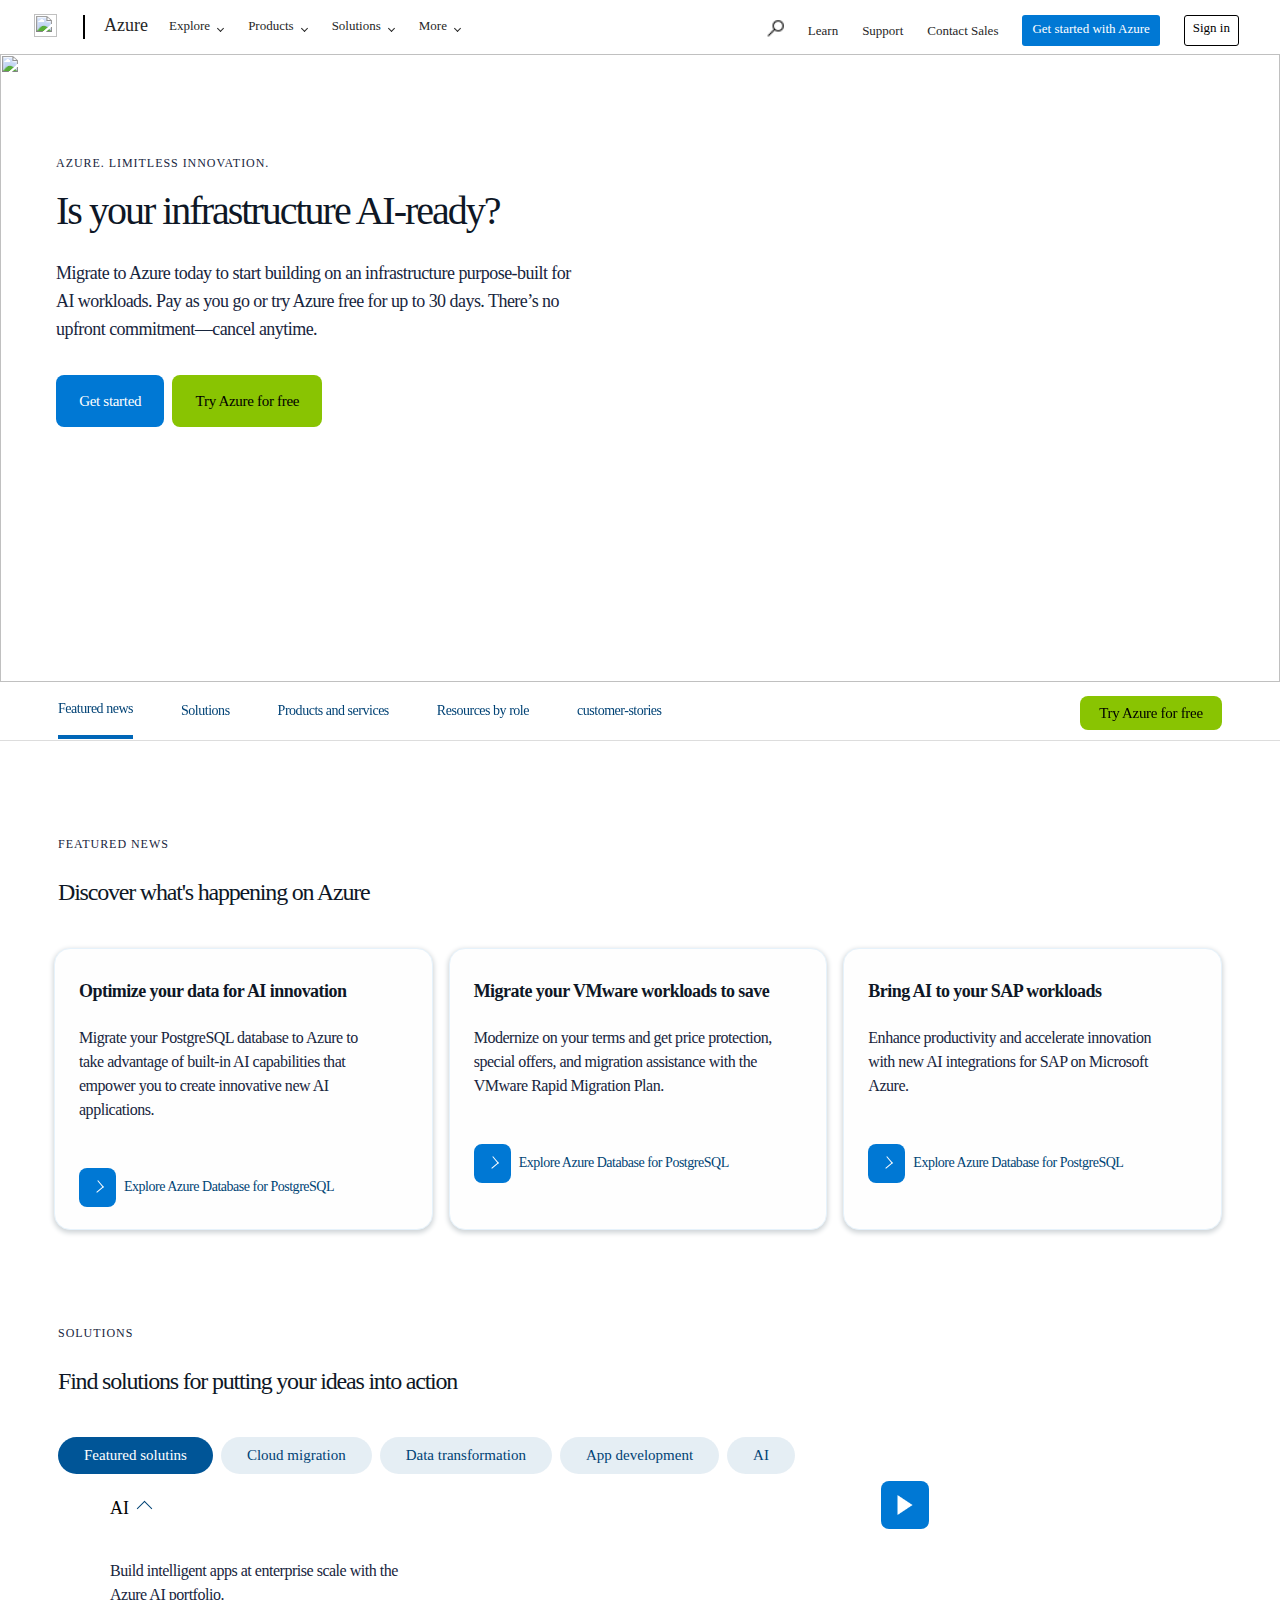
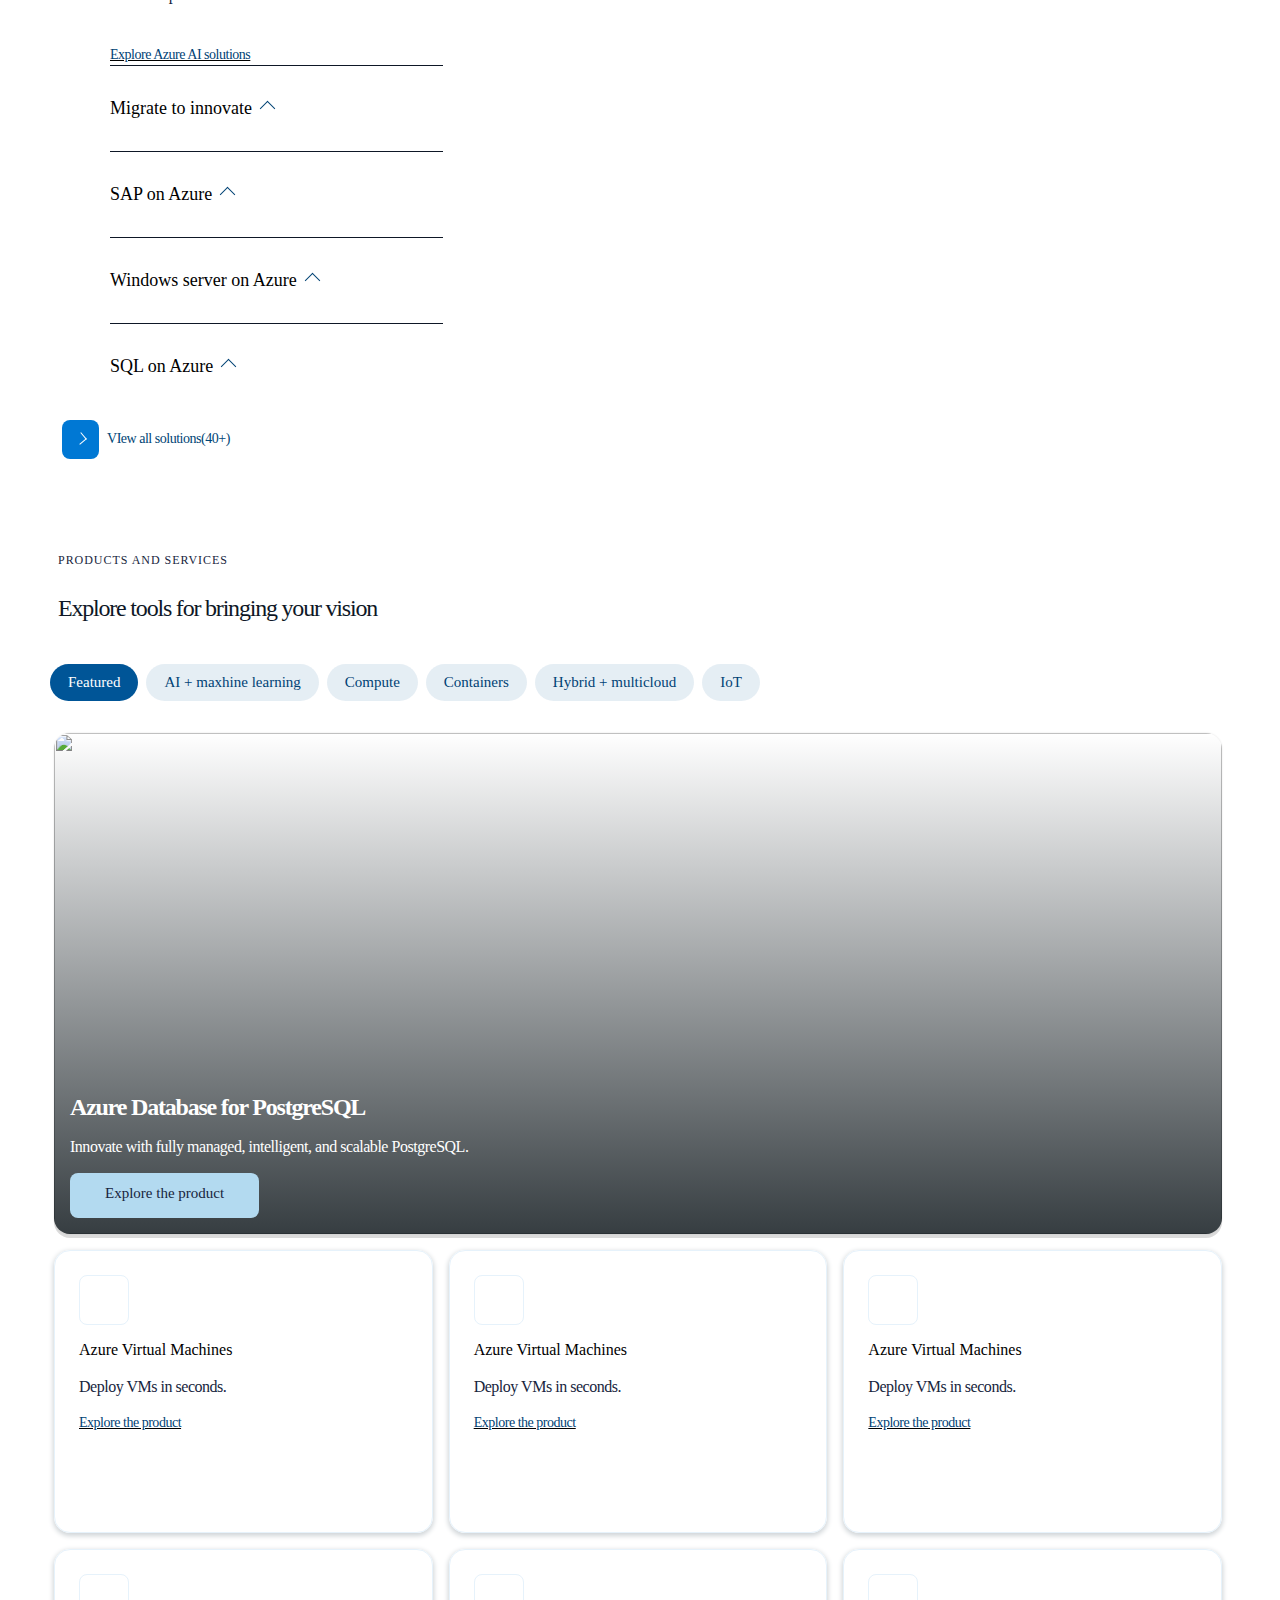
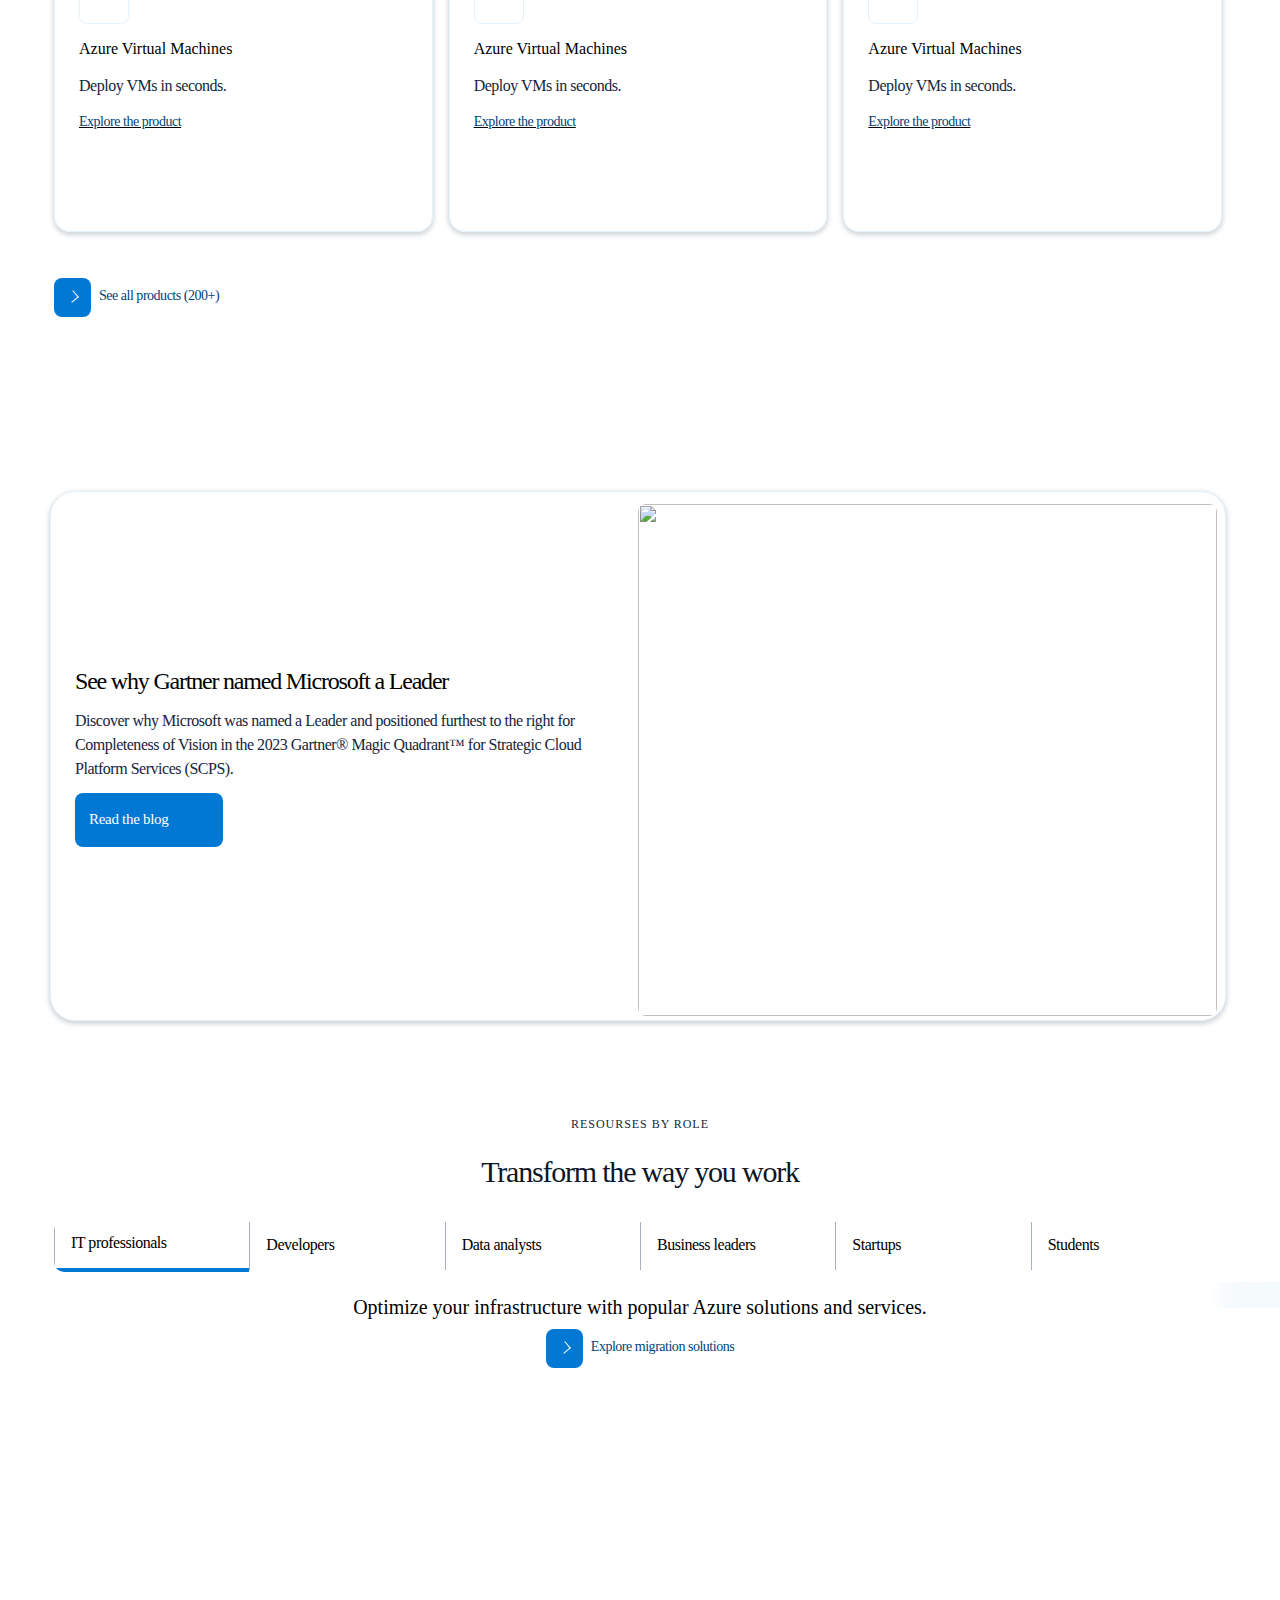
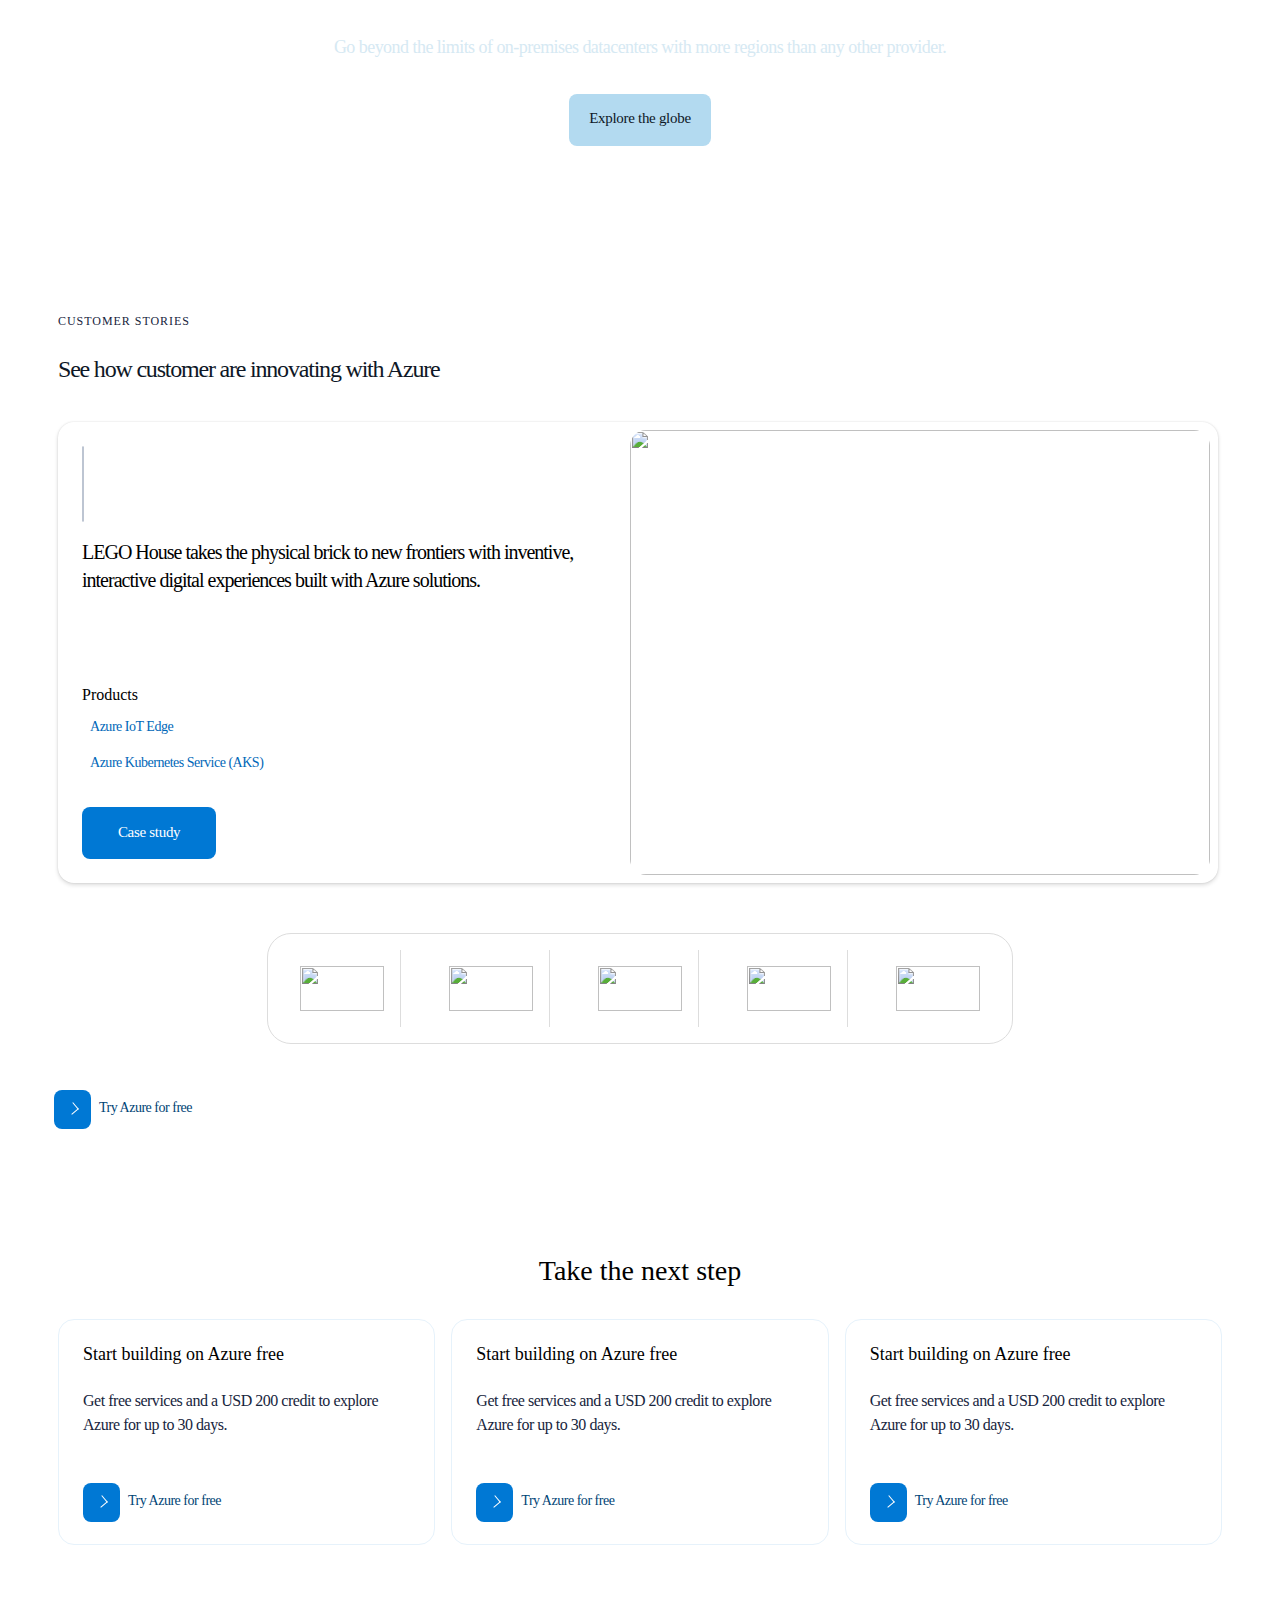
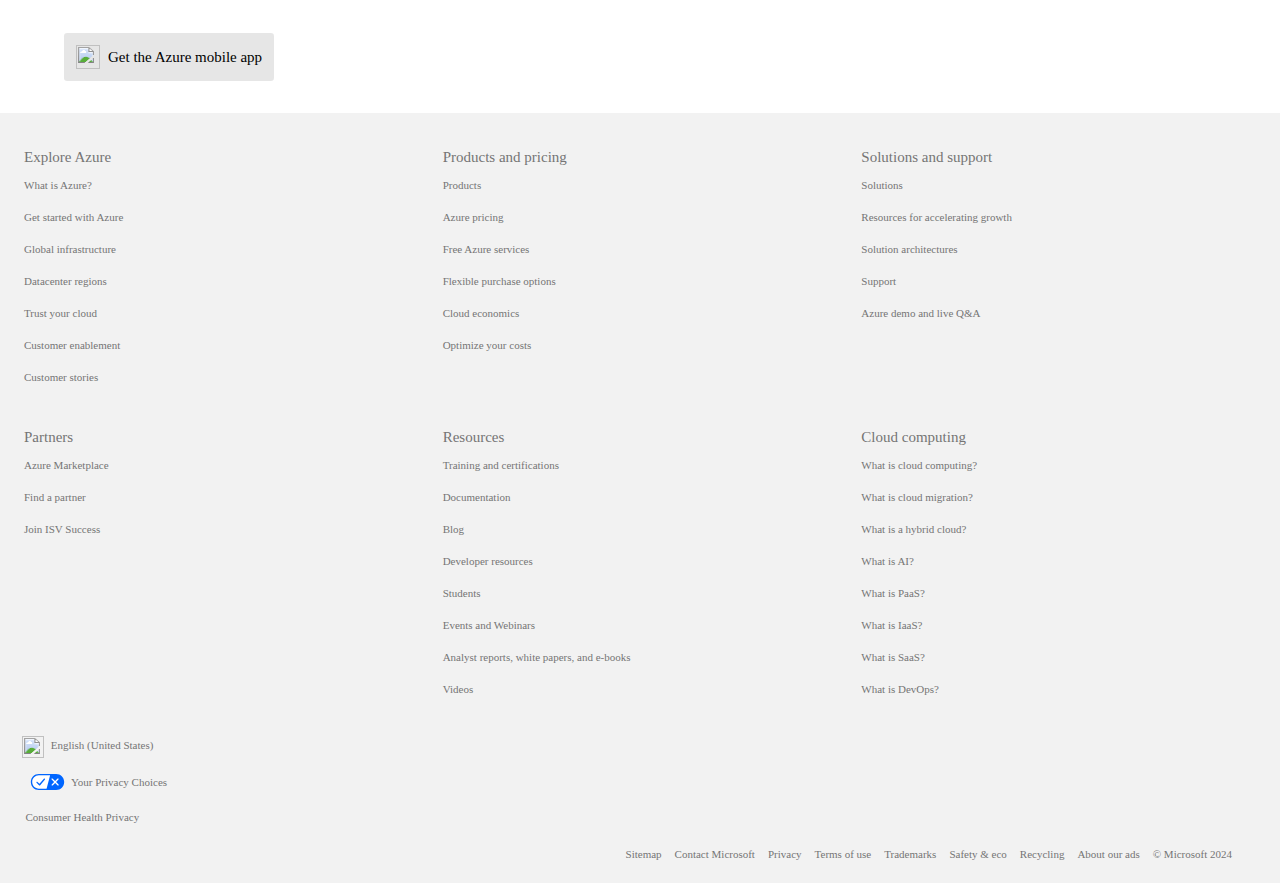
==== commit bdaba5ab: "july-23" ====
--- a/index.html
+++ b/index.html
@@ -39,12 +39,12 @@
         </div>
         <ul class="navbar-first-links">
           <li>Explore</li>
-          <li id="hidden-1080 products">Products</li>
-          <li id="hidden-1080">Solutions</li>
-          <li id="hidden-1080">Pricing</li>
-          <li id="hidden-1080">partners</li>
-          <li id="hidden-860">Resources</li>
-          <li id="visible-860">More</li>
+          <li id="hidden-1080" class="products">Products</li>
+          <li id="hidden-1080" class="solutions">Solutions</li>
+          <li id="hidden-1080" class="pricing">Pricing</li>
+          <li id="hidden-1080" class="partner">partners</li>
+          <li id="hidden-860 hidden-1080" class="resources">Resources</li>
+          <li id="visible-860" class="more">More</li>
         </ul>
         <div class="nav-bar-flex-for-search-to-sign-in">
           <div class="search-icon">
@@ -153,19 +153,23 @@
           </div>
         </section>
 
-        <section class="sticky-nav-860">
-          <ul class="sticky-nav-list">
-            <li class="selected">Featured news</li>
-            <li>Solutions</li>
-            <li>Products and services</li>
-            <li>Resources by role</li>
-            <li>customer-stories</li>
-          </ul>
-
-          <button class="try-azure" id="sticky-nav-button">
-            <span> Try Azure for free</span>
-          </button>
-        </section>
+        <div class="som">
+          <section class="sticky-nav-860">
+            <!-- <div class="sticky-nav-margin"> -->
+              <ul class="sticky-nav-list">
+                <li class="selected">Featured news</li>
+                <li>Solutions</li>
+                <li>Products and services</li>
+                <li>Resources by role</li>
+                <li>customer-stories</li>
+              </ul>
+    
+              <button class="try-azure" id="sticky-nav-button">
+                <span> Try Azure for free</span>
+              </button>
+            <!-- </div> -->
+          </section>
+        </div>
         <div class="section-container">
           <section class="featured-news">
             <div class="container-padding-12px">
@@ -1195,6 +1199,33 @@
               </div>
             </div>
           </section>
+          <section class="get-azure-app-black">
+            <div class="padding-get-azure-app">
+              <div class="azure-app-get-flex">
+                <div class="blue-logo">
+                  <div class="blue-logo-padding">
+                    <span>
+                      <img src=" https://cdn-dynmedia-1.microsoft.com/is/content/microsoftcorp/acom_social_icon_azure" alt="">
+                    </span>
+                    Get the Azure mobile app 
+                  </div>
+                </div>
+                <div class="social-media">
+                  <div class="social-media-padding">
+                    <div class="instagram">
+<img src="https://cdn-dynmedia-1.microsoft.com/is/content/microsoftcorp/acom_social_icon_instagram?scl=1" alt="">
+                    </div>
+                    <div class="linked-in">
+                      <img src="https://cdn-dynmedia-1.microsoft.com/is/content/microsoftcorp/acom_social_icon_linkedin?scl=1" alt="">
+                    </div>
+                  </div>
+                </div>
+              </div>
+            </div>
+          </section>
+         
+        
+         
           <footer>
             <div class="footer-content-grid">
               <ul class="footer-content-sub-grid">
--- a/styles-for-nav-bar.css
+++ b/styles-for-nav-bar.css
@@ -261,12 +261,47 @@
 #hidden-1080{
  display: flex;
 }
+
+.navbar-first-links .pricing,
+.navbar-first-links .partner,
+.navbar-first-links .resources{
+display: none !important;
+}
+
+
 .search-icon{
   justify-content: flex-end;
 }
 .search-icon #hidden-860{
 display: flex;
 }
+}
+@media (min-width:1285px){
+  #hidden-1080{
+    display: flex;
+   }
+   
+   .navbar-first-links .pricing{
+    display: block !important;
+   }
+   /* .navbar-first-links .partner,
+   .navbar-first-links .resources{
+   display: none !important;
+   } */
+}
+@media (min-width:1376px){
+  .navbar-first-links .partner{
+    display: flex !important;
+  }
+}
+@media (min-width:1437px){
+  .navbar-first-links .resources{
+    display: block !important;
+  }
+  .navbar-first-links .more{
+    display: none !important;
+  }
+
 }
 @media (min-width:1920px){
   .azure-title span{
--- a/style-for-sticky-nav.css
+++ b/style-for-sticky-nav.css
@@ -7,7 +7,7 @@
     display: flex;
     top: 0;
     z-index: 1000; 
-    box-shadow: rgba(0, 0, 0, 0.12) 0px 0px 2px 0px, rgba(0, 0, 0, 0.14) 0px 1.008px 2px 0px;
+    box-shadow: rgba(34, 27, 27, 0.12) 0px 0px 2px 0px, rgba(0, 0, 0, 0.14) 0px 1.008px 2px 0px;
     background-color: rgb(254,254,254);
   align-items: center;
 
@@ -72,9 +72,16 @@
         position: sticky;
         z-index: 1000;
         top: 0;
-        background-color: #fff;
-        border-bottom: 1px solid #ddd;
+        /* background-color: #fff;
+        border-bottom:1px solid #ddd; */
     }
+.som{
+    position: sticky;
+    z-index: 1000;
+    top: 0;
+    background-color: #fff;
+    border-bottom:1px solid #ddd;
+}
     .sticky-nav-350px{
         display: none;
     }
@@ -119,6 +126,11 @@
         text-wrap: wrap;
 
     }
+
+
+
+
+
 }          
 @media(min-width:921px){
     .sticky-nav-860{
@@ -149,10 +161,20 @@
 }  
 
 @media (min-width: 1440px) {
+    
     .sticky-nav-860 {
+        display: flex;
+        align-items: center;
+        padding: 0 72px;
         max-width: 1328px;
         margin-left: auto;
         margin-right: auto;
-        padding: 0 72px;
+    }
+    .som{
+        position: sticky;
+        top: 0;
+        z-index: 2000;
+        background-color: #fff;
+        border-bottom:1px solid #ddd;
     }
 }                                       --- a/containers.css
+++ b/containers.css
@@ -404,6 +404,7 @@
     align-items: center;
     background-color: #fefefe;
     overflow: scroll;
+    scrollbar-width: none;
     
 }
 .res-rol-scroll li{
@@ -841,9 +842,21 @@
 .image-container-grid{
     display: grid;
     box-shadow: rgba(0, 0, 0, 0.12) 0px 0px 2px 0px, rgba(0, 0, 0, 0.14) 0px 4px;
-    background-image: linear-gradient(rgba(4, 13, 18, 0) 0%, rgba(4, 13, 18, 0.8) );
+   
     border-radius:16px ;
     position: relative;
+   }
+   .image-area::before {
+    content: "";
+    position: absolute;
+    top: 0;
+    left: 0;
+    right: 0;
+    bottom: 0;
+    width: 100%;
+    height: 100%;
+    border-radius: 1rem;
+    background-image: linear-gradient(rgba(4, 13, 18, 0) 0%, rgba(4, 13, 18, 0.8) );
 }
 .image-area{
 grid-area: 1/1;
@@ -878,6 +891,7 @@
     font-size: 24px;
     letter-spacing: -1.2px;
     font-family: font2;
+    color: #fff;
 
 }
 .image-container-content-paragraph{
@@ -952,6 +966,63 @@
         cursor: pointer;
         min-width: max-conten 
     }
+
+.get-azure-app-black{
+    padding: 24px 16px;
+}
+.padding-get-azure-app{
+    padding: 0 4px;
+}
+.azure-app-get-flex{
+    display: flex;
+    flex-direction: column;
+    padding: 8px 12px;
+    flex-wrap: wrap;
+}
+.blue-logo{
+    min-height: 40px;
+    margin: -8px;
+}
+.blue-logo-padding{
+    background-color: rgb(230,230,230);
+    border-radius: 3.2px;
+    border-radius: 2px solid transparent;
+    margin: 8px 0;
+    padding: 12px;
+    display: flex;
+    align-items: center;
+    line-height: 22px;
+    font-size: 15px;
+    font-family: font3;
+}
+.blue-logo-padding img{
+    margin-right: 8px;
+    aspect-ratio: 24/24;
+    max-width: 100%;
+    height: 24px;
+  
+}
+.social-media{
+    margin-left: 12px;
+
+}
+.social-media-padding{
+    margin-top: 8px;
+    margin-bottom: 8px;
+
+display: flex;
+}
+.instagram{
+    margin-right: 12px;
+    height: 24px;
+    width: 24px;
+}
+.linked-in{
+    margin-right: 12px;
+    height: 24px;
+    width: 24px; 
+}
+
 @media(min-width:401px){
     .image-area {
         grid-area: 1 / 1;
@@ -959,6 +1030,7 @@
         aspect-ratio: 21 / 9;
         max-height: 100%;
         max-width: 100%;
+        
     }
 }
 @media(min-width:350px) and (max-width:400px){
@@ -992,6 +1064,15 @@
       display: flex;
       flex-direction: column;
       justify-content: flex-end;
+    }
+    .azure-app-get-flex{
+        flex-direction: row;
+        flex-wrap: nowrap;
+        gap: 5px;
+    }
+    .blue-logo{
+        text-wrap: nowrap;
+        max-width: 227.58px;
     }
    
 }
@@ -1297,7 +1378,11 @@
  /* .lala{
     height: 50px;
  } */
-
+.get-azure-app-black{
+    padding: 24px 56px;
+    max-width: 1328px;
+    margin: 0 auto;
+}
 }
 @media (min-width:920px){
     .logo-button-card-imagr img{
